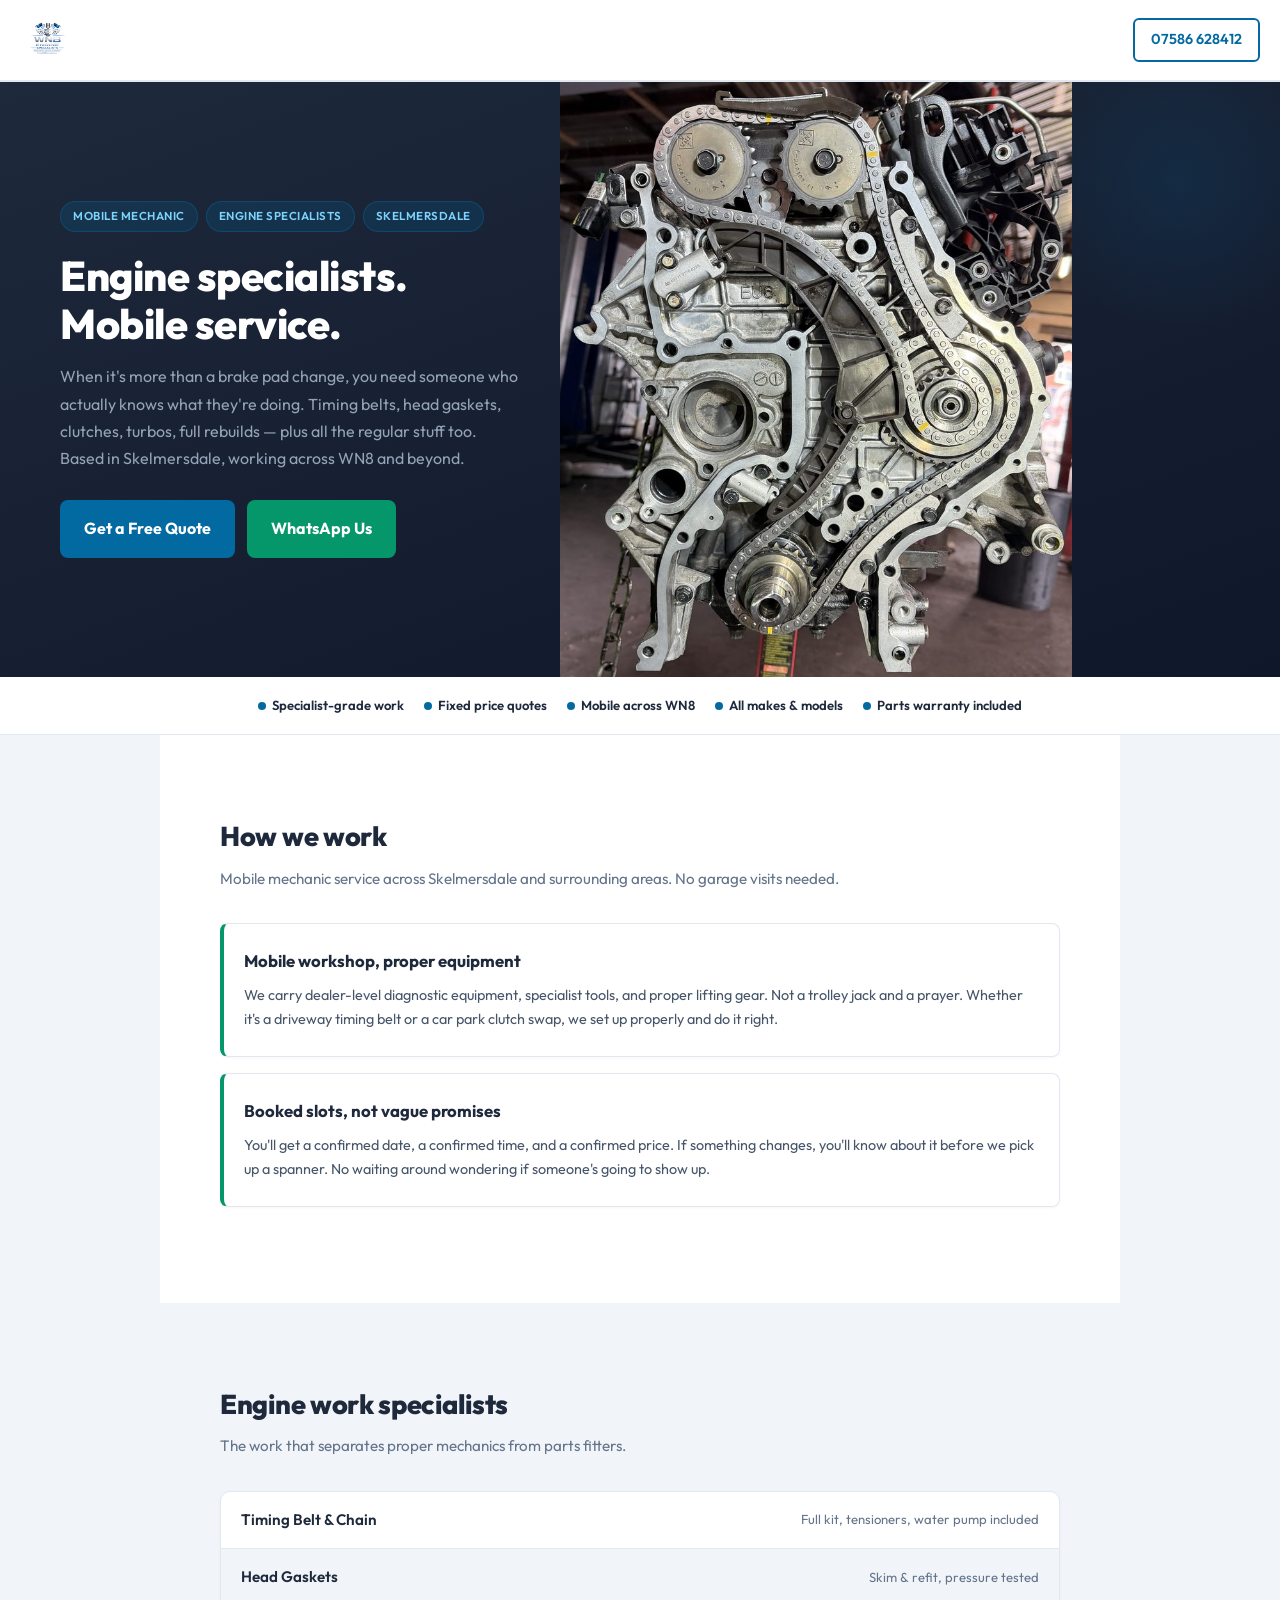
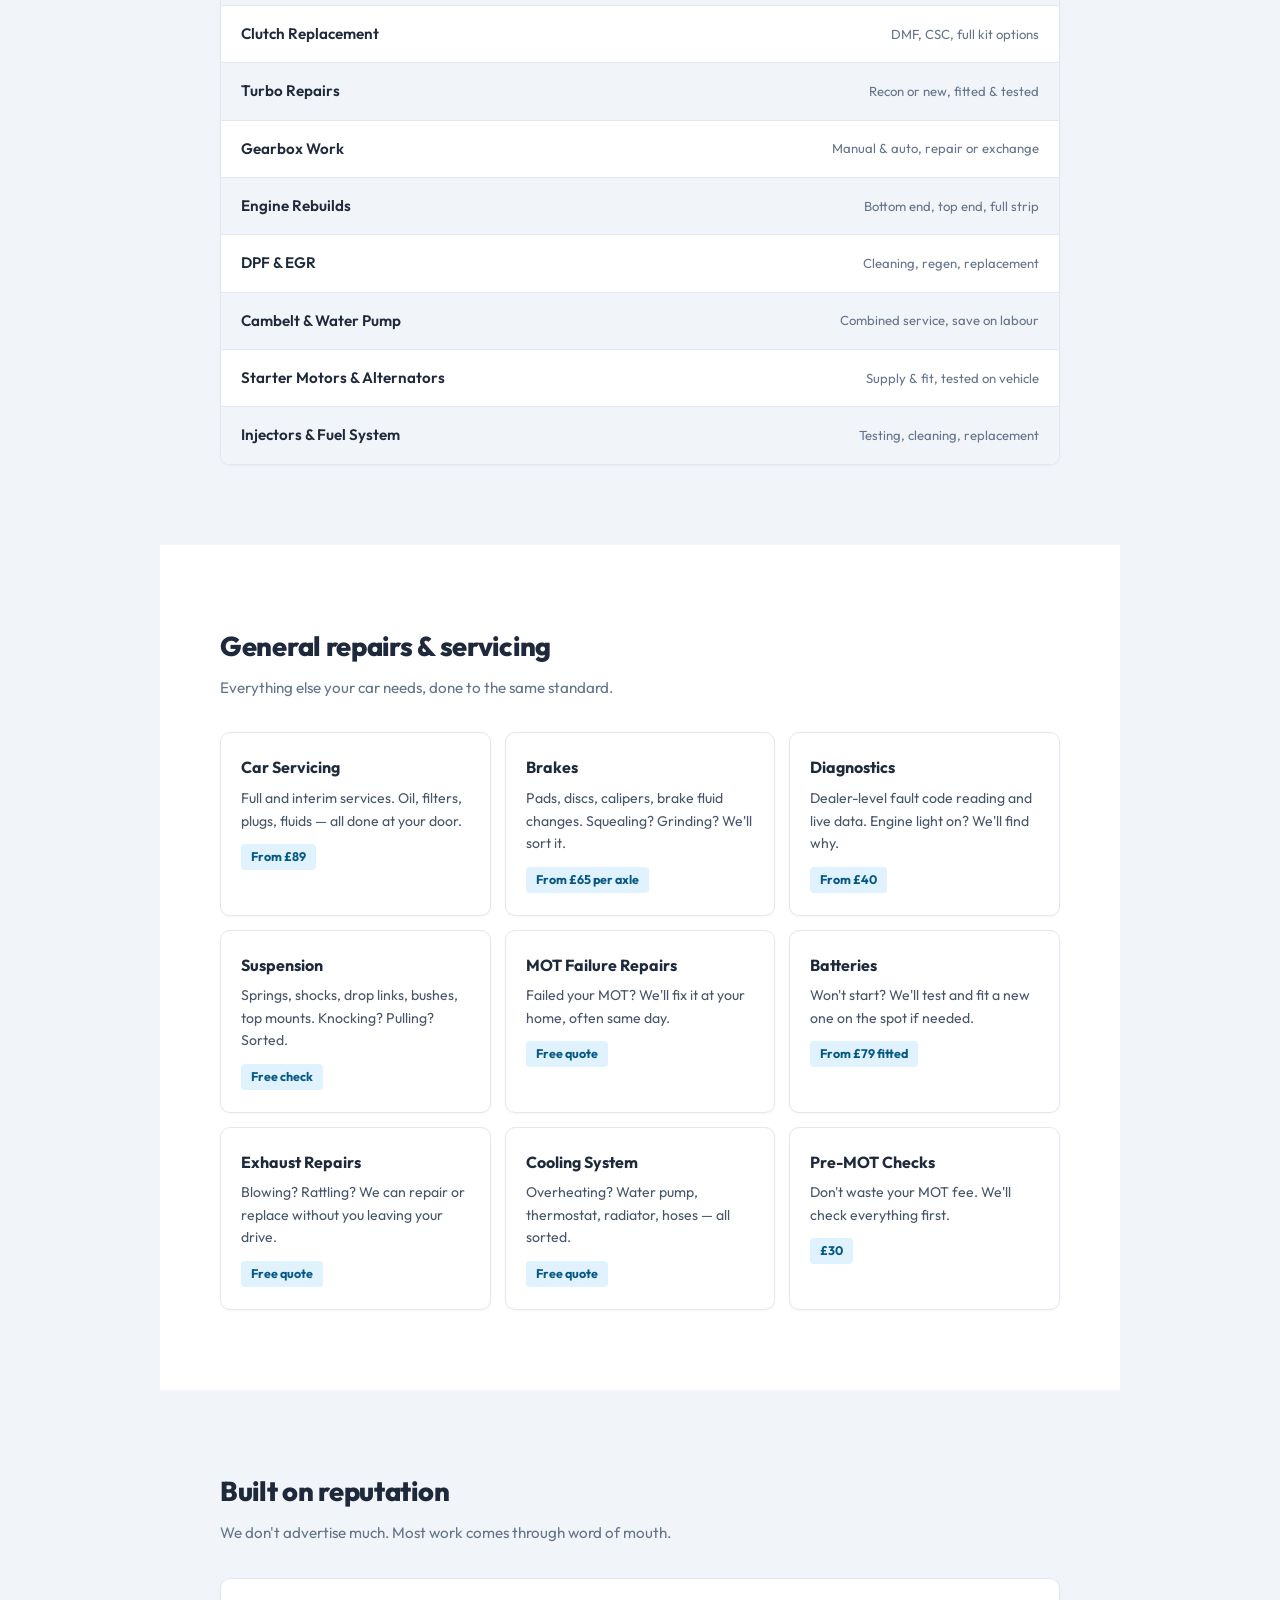
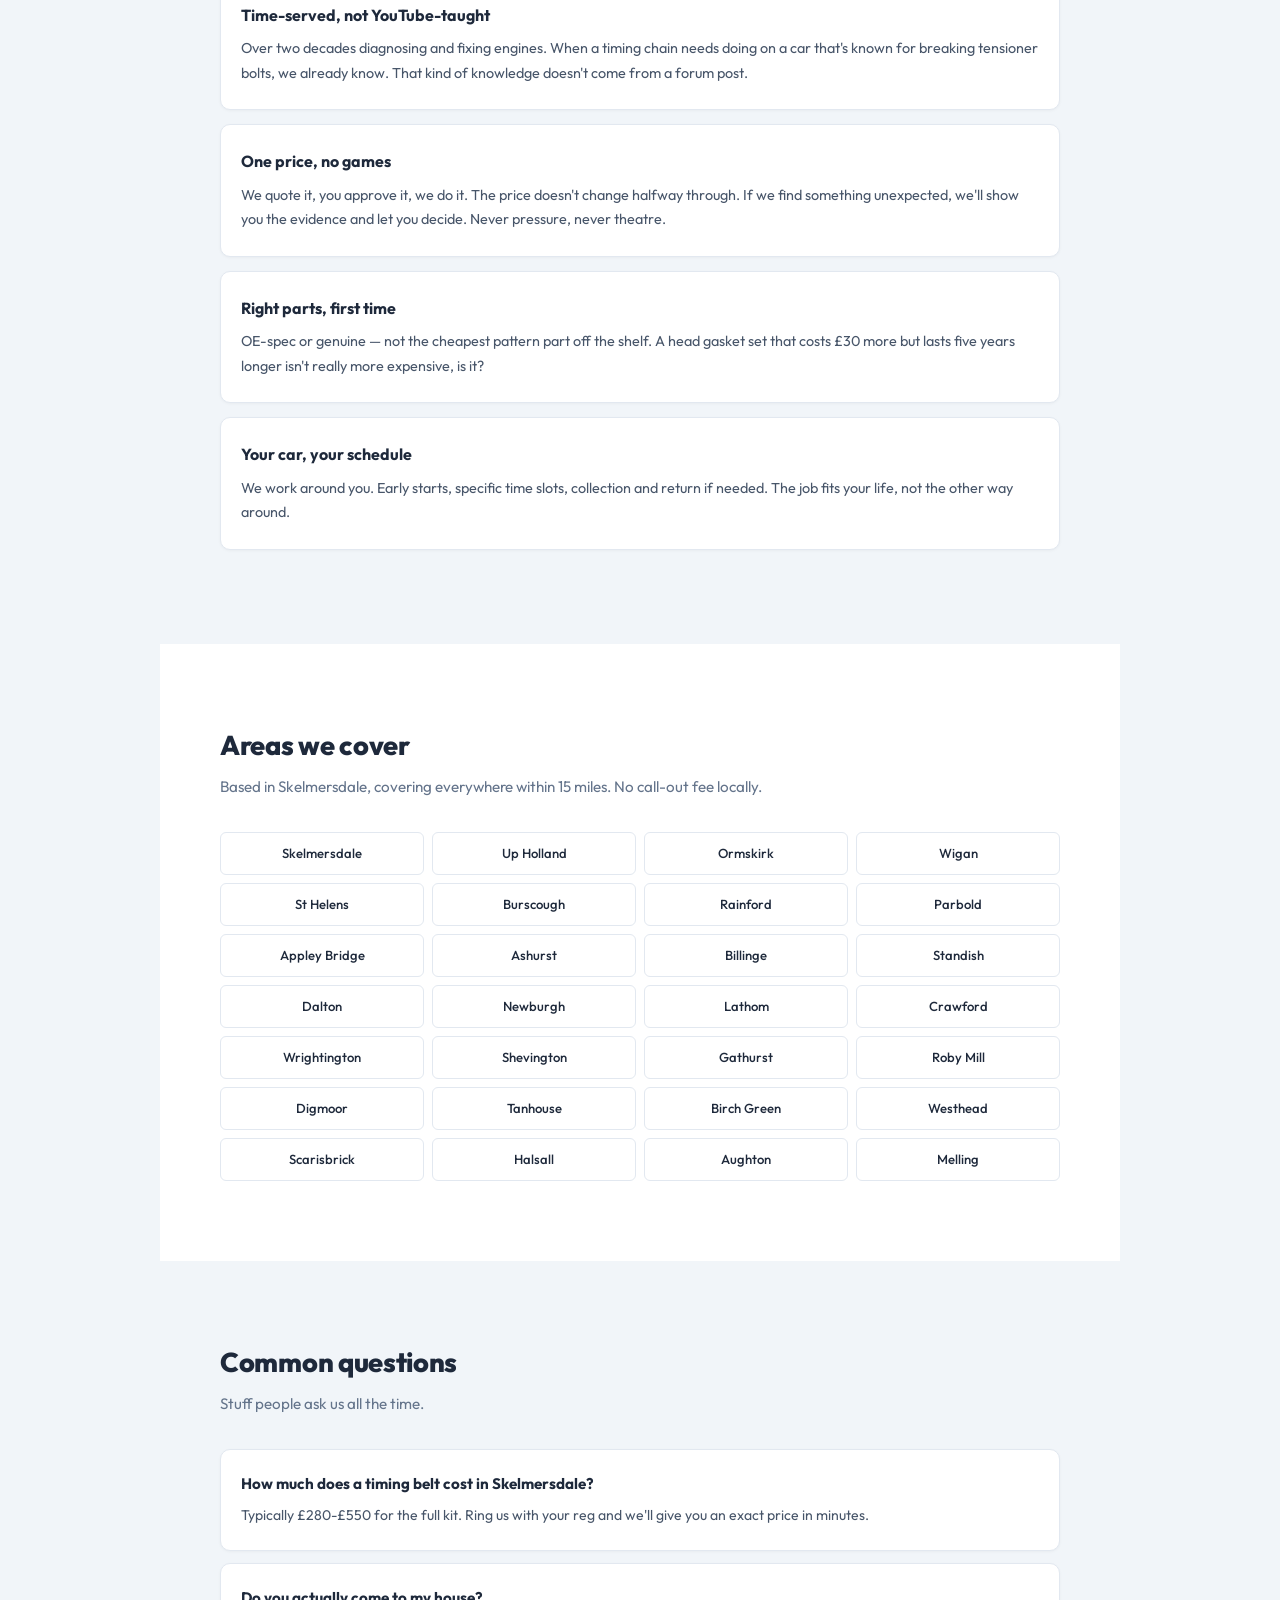
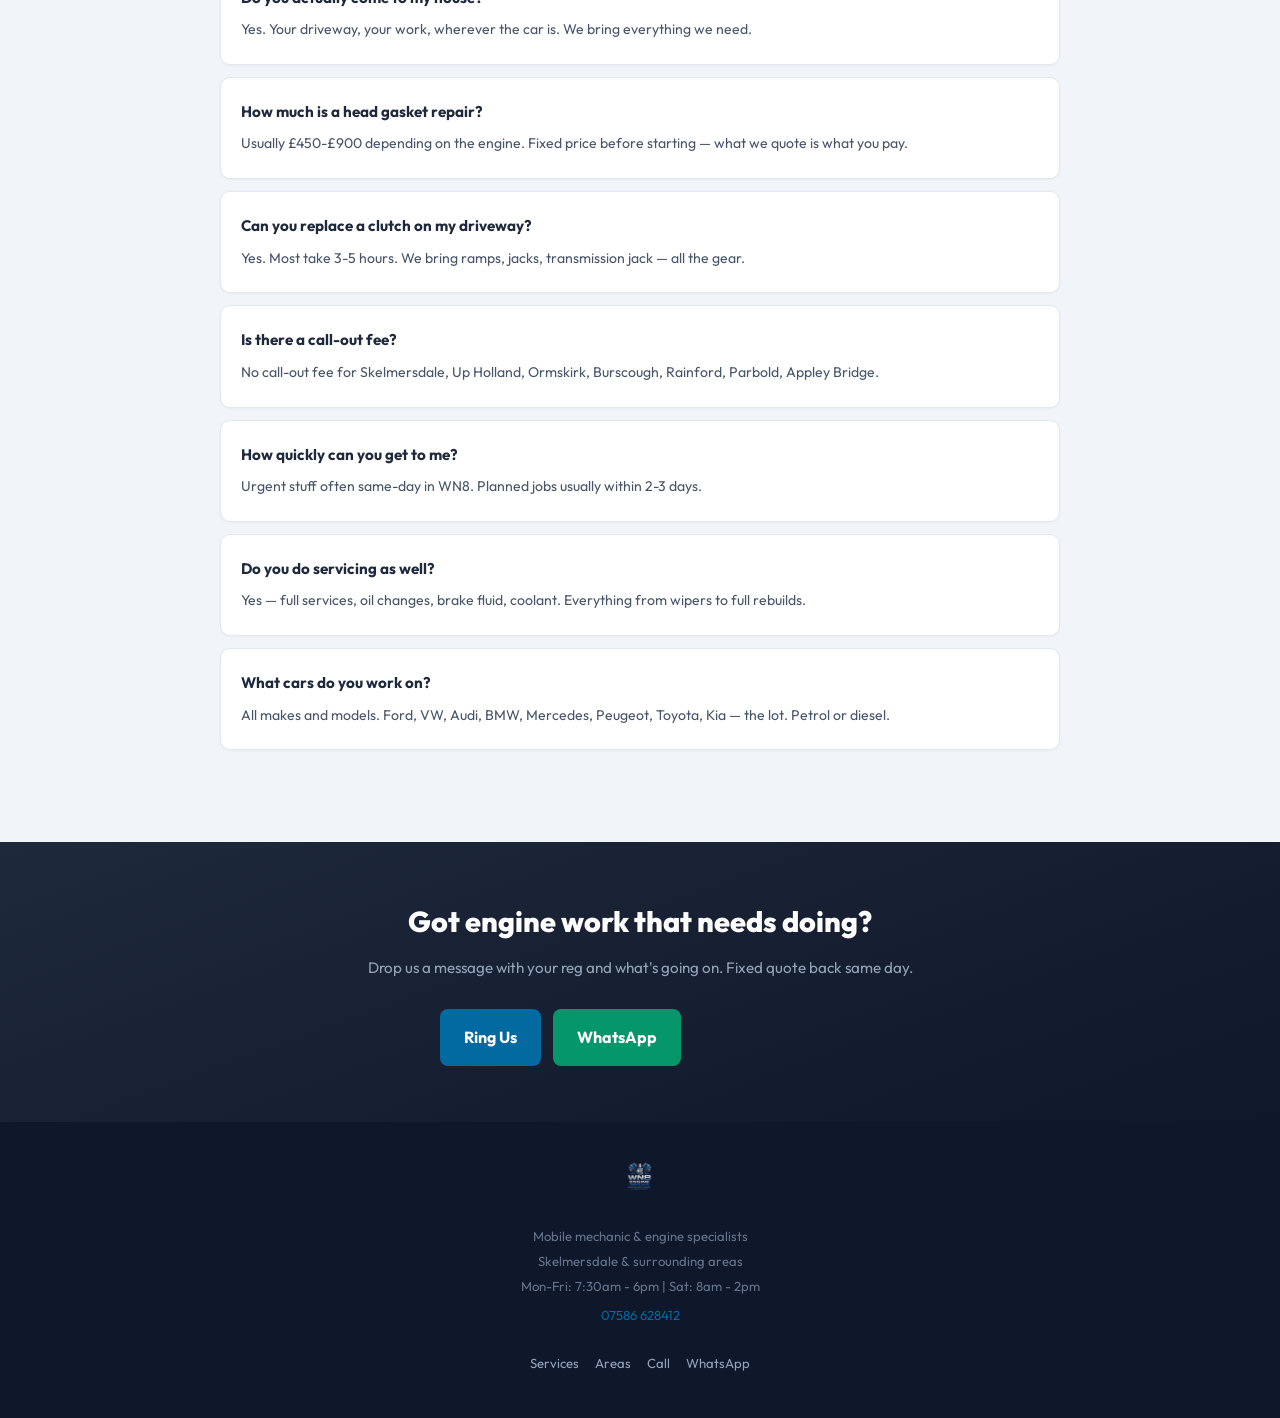
==== index.html @ 22098258 "Hero image: full height, no padding, flush right side - Removed all padding around the image - align" ====
<!DOCTYPE html>
<html lang="en-GB">
<head>
    <meta charset="UTF-8">
    <meta name="viewport" content="width=device-width, initial-scale=1.0">
    <title>WN8 Motors | Mobile Mechanic & Engine Specialists | Skelmersdale</title>
    <meta name="description" content="Mobile mechanic in Skelmersdale specialising in engine work, timing belts, head gaskets, clutches & turbo repairs. We come to you. 20+ years experience. Free quotes. Call now.">
    <meta name="keywords" content="mobile mechanic skelmersdale, mechanic skelmersdale, car repair skelmersdale, timing belt skelmersdale, head gasket repair skelmersdale, clutch replacement skelmersdale, engine rebuild WN8, turbo repair skelmersdale, gearbox repair skelmersdale, mobile mechanic skem, car mechanic near me skelmersdale, garage skelmersdale, car service skelmersdale, mechanic up holland, mechanic ormskirk, mobile mechanic wigan, diagnostics skelmersdale, dpf clean skelmersdale, cambelt skelmersdale, brake repair skelmersdale">
    <meta name="robots" content="index, follow, max-image-preview:large, max-snippet:-1">
    <meta name="geo.region" content="GB-LAN">
    <meta name="geo.placename" content="Skelmersdale">
    <meta name="geo.position" content="53.5509;-2.7762">
    <meta name="ICBM" content="53.5509, -2.7762">
    <meta name="language" content="en-GB">
    <meta name="author" content="WN8 Motors">
    <link rel="canonical" href="https://wn8motors.co.uk/">

    <!-- Open Graph -->
    <meta property="og:title" content="WN8 Motors | Mobile Mechanic & Engine Specialists | Skelmersdale">
    <meta property="og:description" content="Mobile mechanic in Skelmersdale. Engine specialists - timing belts, head gaskets, clutches, turbos. We come to you. 20+ years experience.">
    <meta property="og:type" content="website">
    <meta property="og:locale" content="en_GB">
    <meta property="og:url" content="https://wn8motors.co.uk/">
    <meta property="og:site_name" content="WN8 Motors">
    <meta property="og:image" content="https://wn8motors.co.uk/img/og-share.png">
    <meta property="og:image:width" content="1200">
    <meta property="og:image:height" content="630">
    <meta property="og:image:alt" content="WN8 Motors - Mobile Mechanic & Engine Specialists in Skelmersdale">

    <!-- Twitter Card -->
    <meta name="twitter:card" content="summary_large_image">
    <meta name="twitter:title" content="WN8 Motors | Mobile Mechanic & Engine Specialists | Skelmersdale">
    <meta name="twitter:description" content="Mobile mechanic in Skelmersdale. Engine specialists - timing belts, head gaskets, clutches, turbos. We come to you.">
    <meta name="twitter:image" content="https://wn8motors.co.uk/img/og-share.png">

    <!-- Favicon -->
    <link rel="icon" type="image/png" sizes="48x48" href="/img/favicon-48x48.png">
    <link rel="icon" type="image/png" sizes="32x32" href="/img/favicon-32x32.png">
    <link rel="icon" type="image/png" sizes="16x16" href="/img/favicon-16x16.png">
    <link rel="icon" type="image/x-icon" href="/img/favicon.ico">
    <link rel="apple-touch-icon" sizes="180x180" href="/img/apple-touch-icon.png">
    <meta name="theme-color" content="#0369a1">

    <link rel="preconnect" href="https://fonts.googleapis.com">
    <link rel="preconnect" href="https://fonts.gstatic.com" crossorigin>
    <link href="https://fonts.googleapis.com/css2?family=Outfit:wght@400;500;600;700;800&display=swap" rel="stylesheet">

    <style>
        *, *::before, *::after { box-sizing: border-box; margin: 0; padding: 0; }

        :root {
            --bg: #f1f5f9;
            --white: #ffffff;
            --steel: #1e293b;
            --slate: #475569;
            --muted: #64748b;
            --accent: #0369a1;
            --accent-dark: #075985;
            --accent-light: #e0f2fe;
            --text: #1e293b;
            --text-light: #475569;
            --border: #e2e8f0;
            --success: #059669;
        }

        html { scroll-behavior: smooth; }
        body { font-family: 'Outfit', -apple-system, BlinkMacSystemFont, sans-serif; color: var(--text); line-height: 1.6; background: var(--bg); }

        /* Sticky CTA (mobile) */
        .sticky-cta { position: fixed; bottom: 0; left: 0; right: 0; background: var(--steel); padding: 12px 16px; display: flex; gap: 10px; z-index: 1000; box-shadow: 0 -4px 20px rgba(0,0,0,0.15); }
        .sticky-cta a { flex: 1; text-align: center; padding: 14px 12px; border-radius: 8px; text-decoration: none; font-weight: 700; font-size: 0.95rem; min-height: 48px; display: flex; align-items: center; justify-content: center; }
        .sticky-cta a:active { transform: scale(0.96); }
        .btn-call { background: var(--accent); color: var(--white); }
        .btn-whatsapp { background: var(--success); color: var(--white); }

        /* Header */
        .site-header { background: var(--white); padding: 12px 20px; display: flex; justify-content: space-between; align-items: center; border-bottom: 2px solid var(--border); position: sticky; top: 0; z-index: 900; }
        .logo-link { text-decoration: none; display: flex; align-items: center; }
        .logo-img { height: 56px; width: auto; }
        .header-phone { color: var(--accent); font-size: 0.9rem; font-weight: 600; text-decoration: none; padding: 8px 16px; border: 2px solid var(--accent); border-radius: 6px; transition: all 0.2s; min-height: 44px; display: flex; align-items: center; }
        .header-phone:hover { background: var(--accent); color: var(--white); }

        /* Hero - mobile first */
        .hero { background: linear-gradient(160deg, var(--steel) 0%, #0f172a 100%); display: flex; flex-direction: column; position: relative; overflow: hidden; }
        .hero::before { content: ''; position: absolute; top: -50px; right: -50px; width: 300px; height: 300px; background: radial-gradient(circle, rgba(3,105,161,0.15) 0%, transparent 70%); border-radius: 50%; z-index: 0; }
        .hero-img { width: 60%; max-width: 280px; height: auto; display: block; margin: 32px auto 0; flex-shrink: 0; }
        .hero-content { padding: 32px 20px 48px; position: relative; z-index: 1; }
        .hero-badges { display: flex; flex-wrap: wrap; gap: 8px; margin-bottom: 20px; }
        .hero-badge { display: inline-block; background: rgba(3,105,161,0.2); border: 1px solid rgba(3,105,161,0.4); color: #7dd3fc; font-size: 0.72rem; font-weight: 600; padding: 5px 12px; border-radius: 20px; text-transform: uppercase; letter-spacing: 0.5px; }
        .hero h1 { font-size: 2.2rem; font-weight: 800; color: #ffffff; line-height: 1.15; margin-bottom: 16px; letter-spacing: -0.5px; }
        .hero p { color: #94a3b8; font-size: 1rem; margin-bottom: 28px; max-width: 500px; line-height: 1.7; }
        .hero-cta { display: flex; flex-direction: column; gap: 12px; max-width: 320px; }
        .hero-cta a { display: flex; align-items: center; justify-content: center; padding: 16px 24px; border-radius: 8px; text-decoration: none; font-weight: 700; font-size: 1rem; text-align: center; min-height: 52px; }
        .hero-cta a:active { transform: scale(0.97); }
        .hero-cta .btn-primary { background: var(--accent); color: #ffffff; }
        .hero-cta .btn-secondary { background: var(--success); color: #ffffff; }

        /* Trust strip */
        .trust-strip { background: var(--white); padding: 18px 16px; display: flex; justify-content: center; flex-wrap: wrap; gap: 20px; border-bottom: 1px solid var(--border); }
        .trust-pill { display: flex; align-items: center; gap: 6px; font-size: 0.82rem; font-weight: 600; color: var(--steel); }
        .trust-pill .dot { width: 8px; height: 8px; background: var(--accent); border-radius: 50%; flex-shrink: 0; }

        /* Sections */
        .section { padding: 56px 20px; }
        .section-alt { background: var(--white); }
        .section h2 { font-size: 1.7rem; font-weight: 800; color: var(--steel); margin-bottom: 8px; letter-spacing: -0.3px; }
        .section-sub { color: var(--muted); margin-bottom: 32px; font-size: 0.95rem; }

        /* Services grid */
        .services-grid { display: grid; grid-template-columns: 1fr; gap: 14px; }
        .service-card { background: var(--white); border: 1px solid var(--border); border-radius: 10px; padding: 22px 20px; box-shadow: 0 1px 3px rgba(0,0,0,0.04); }
        .service-card h3 { font-size: 1rem; font-weight: 700; color: var(--steel); margin-bottom: 6px; }
        .service-card p { color: var(--text-light); font-size: 0.88rem; line-height: 1.6; }
        .service-card .price-hint { margin-top: 12px; font-size: 0.78rem; color: var(--accent-dark); font-weight: 700; background: var(--accent-light); display: inline-block; padding: 3px 10px; border-radius: 4px; }

        /* Mobile cards */
        .mobile-card { background: var(--white); border: 1px solid var(--border); border-left: 4px solid var(--success); padding: 24px 20px; border-radius: 8px; margin-bottom: 16px; box-shadow: 0 1px 3px rgba(0,0,0,0.04); }
        .mobile-card h3 { color: var(--steel); font-size: 1.05rem; font-weight: 700; margin-bottom: 8px; }
        .mobile-card p { color: var(--text-light); font-size: 0.9rem; line-height: 1.7; }

        /* Spec list */
        .spec-list { list-style: none; background: var(--white); border: 1px solid var(--border); border-radius: 10px; overflow: hidden; box-shadow: 0 1px 3px rgba(0,0,0,0.04); }
        .spec-list li { padding: 16px 20px; border-bottom: 1px solid var(--border); display: flex; justify-content: space-between; align-items: center; }
        .spec-list li:last-child { border-bottom: none; }
        .spec-list li:nth-child(even) { background: var(--bg); }
        .spec-name { font-weight: 600; color: var(--steel); font-size: 0.95rem; }
        .spec-detail { color: var(--muted); font-size: 0.82rem; text-align: right; max-width: 50%; }

        /* Why blocks */
        .why-block { background: var(--white); border: 1px solid var(--border); border-radius: 10px; padding: 24px 20px; margin-bottom: 14px; box-shadow: 0 1px 3px rgba(0,0,0,0.04); }
        .why-block h3 { font-size: 1rem; font-weight: 700; color: var(--steel); margin-bottom: 8px; }
        .why-block p { color: var(--text-light); font-size: 0.9rem; line-height: 1.7; }

        /* Area grid */
        .area-grid { display: grid; grid-template-columns: 1fr 1fr; gap: 8px; }
        .area-chip { background: var(--white); border: 1px solid var(--border); color: var(--steel); padding: 10px 14px; border-radius: 6px; font-size: 0.82rem; font-weight: 500; text-align: center; }

        /* FAQ */
        .faq-item { background: var(--white); border: 1px solid var(--border); border-radius: 10px; padding: 22px 20px; margin-bottom: 12px; box-shadow: 0 1px 3px rgba(0,0,0,0.04); }
        .faq-item h3 { font-size: 0.95rem; font-weight: 700; color: var(--steel); margin-bottom: 8px; }
        .faq-item p { color: var(--text-light); font-size: 0.88rem; line-height: 1.7; }

        /* CTA */
        .cta-section { background: linear-gradient(160deg, var(--steel) 0%, #0f172a 100%); padding: 56px 20px; text-align: center; }
        .cta-section h2 { font-size: 1.8rem; font-weight: 800; color: #ffffff; margin-bottom: 12px; }
        .cta-section p { color: #94a3b8; margin-bottom: 28px; font-size: 0.95rem; }
        .cta-section .hero-cta { margin: 0 auto; }

        /* Footer */
        .site-footer { background: #0f172a; padding: 32px 20px 90px; text-align: center; }
        .site-footer .footer-logo { height: 48px; width: auto; margin-bottom: 16px; }
        .site-footer p { color: #64748b; font-size: 0.82rem; margin-bottom: 4px; }
        .site-footer a { color: var(--accent); text-decoration: none; }
        .footer-links { margin-top: 16px; display: flex; justify-content: center; flex-wrap: wrap; gap: 16px; }
        .footer-links a { color: #94a3b8; text-decoration: none; font-size: 0.82rem; min-height: 44px; display: inline-flex; align-items: center; }
        .footer-links a:hover { color: var(--accent); }

        /* Desktop */
        @media (min-width: 640px) {
            .hero { flex-direction: row; align-items: stretch; }
            .hero-img { width: 40%; max-width: none; height: auto; margin: 0; padding: 0; order: 2; flex-shrink: 0; object-fit: cover; }
            .hero-content { padding: 56px 40px 56px 40px; flex: 1; order: 1; display: flex; flex-direction: column; justify-content: center; }
            .hero h1 { font-size: 2.6rem; }
            .hero-cta { flex-direction: row; max-width: 400px; }
            .sticky-cta { display: none; }
            .site-footer { padding-bottom: 32px; }
            .services-grid { grid-template-columns: 1fr 1fr; }
            .area-grid { grid-template-columns: 1fr 1fr 1fr; }
        }

        @media (min-width: 768px) {
            .section { padding: 72px 40px; }
        }

        @media (min-width: 1024px) {
            .section { padding: 80px 60px; max-width: 960px; margin: 0 auto; }
            .hero-content { padding: 72px 40px 72px 60px; max-width: 560px; }
            .services-grid { grid-template-columns: 1fr 1fr 1fr; }
            .area-grid { grid-template-columns: 1fr 1fr 1fr 1fr; }
        }

        @media (max-width: 639px) {
            .header-phone { display: none; }
        }
    </style>


    <!-- Schema: AutoRepair -->
    <script type="application/ld+json">
    {"@context":"https://schema.org","@type":"AutoRepair","name":"WN8 Motors","alternateName":"WN8 Motors Mobile Mechanic Skelmersdale","description":"Mobile mechanic and engine repair specialists in Skelmersdale, Lancashire. Timing belts, head gaskets, clutches, turbo repairs, servicing, brakes, diagnostics. We come to you at home or work.","url":"https://wn8motors.co.uk","telephone":"+447586628412","priceRange":"££","currenciesAccepted":"GBP","paymentAccepted":"Cash, Bank Transfer, Card","areaServed":[{"@type":"City","name":"Skelmersdale","containedInPlace":{"@type":"AdministrativeArea","name":"Lancashire"}},{"@type":"City","name":"Up Holland"},{"@type":"City","name":"Ormskirk"},{"@type":"City","name":"Wigan"},{"@type":"City","name":"St Helens"},{"@type":"City","name":"Burscough"},{"@type":"City","name":"Rainford"},{"@type":"City","name":"Parbold"},{"@type":"City","name":"Appley Bridge"},{"@type":"City","name":"Ashurst"},{"@type":"City","name":"Billinge"},{"@type":"City","name":"Standish"},{"@type":"City","name":"Dalton"},{"@type":"City","name":"Newburgh"},{"@type":"City","name":"Lathom"},{"@type":"City","name":"Crawford"},{"@type":"City","name":"Wrightington"},{"@type":"City","name":"Shevington"},{"@type":"City","name":"Gathurst"},{"@type":"City","name":"Roby Mill"},{"@type":"City","name":"Digmoor"},{"@type":"City","name":"Tanhouse"},{"@type":"City","name":"Birch Green"},{"@type":"City","name":"Westhead"}],"address":{"@type":"PostalAddress","addressLocality":"Skelmersdale","addressRegion":"Lancashire","postalCode":"WN8","addressCountry":"GB"},"geo":{"@type":"GeoCoordinates","latitude":"53.5509","longitude":"-2.7762"},"openingHoursSpecification":[{"@type":"OpeningHoursSpecification","dayOfWeek":["Monday","Tuesday","Wednesday","Thursday","Friday"],"opens":"07:30","closes":"18:00"},{"@type":"OpeningHoursSpecification","dayOfWeek":"Saturday","opens":"08:00","closes":"14:00"}],"serviceType":["Mobile Mechanic","Engine Rebuild","Timing Belt Replacement","Head Gasket Repair","Clutch Replacement","Turbo Repair","Gearbox Repair","Car Servicing","Brake Repair","Vehicle Diagnostics","DPF Cleaning","Cambelt Replacement","Starter Motor Replacement","Alternator Replacement","Suspension Repair","Oil Change","MOT Failure Repairs"],"hasOfferCatalog":{"@type":"OfferCatalog","name":"Car Repair Services Skelmersdale","itemListElement":[{"@type":"Offer","itemOffered":{"@type":"Service","name":"Timing Belt Replacement Skelmersdale","description":"Full timing belt kit replacement with tensioners. We come to you in Skelmersdale and surrounding areas."}},{"@type":"Offer","itemOffered":{"@type":"Service","name":"Head Gasket Repair Skelmersdale","description":"Head gasket replacement with skim and pressure test. Mobile service across Skelmersdale, Up Holland, Ormskirk."}},{"@type":"Offer","itemOffered":{"@type":"Service","name":"Mobile Mechanic Skelmersdale","description":"Mobile car repair service in Skelmersdale. Servicing, brakes, diagnostics, and engine work at your door."}},{"@type":"Offer","itemOffered":{"@type":"Service","name":"Clutch Replacement Skelmersdale","description":"Complete clutch kit replacement including DMF and CSC. Serving Skelmersdale, Wigan, and West Lancashire."}}]},"aggregateRating":{"@type":"AggregateRating","ratingValue":"4.9","reviewCount":"47","bestRating":"5"}}
    </script>

    <!-- Schema: FAQPage -->
    <script type="application/ld+json">
    {"@context":"https://schema.org","@type":"FAQPage","mainEntity":[{"@type":"Question","name":"How much does a timing belt cost in Skelmersdale?","acceptedAnswer":{"@type":"Answer","text":"Timing belt replacement in Skelmersdale typically costs between £280-£550 depending on the vehicle. We include the full kit (belt, tensioners, water pump if needed) and come to you. Ring us with your reg and we'll give you an exact price in minutes."}},{"@type":"Question","name":"Do you offer a mobile mechanic service in Skelmersdale?","acceptedAnswer":{"@type":"Answer","text":"Yes, WN8 Motors is a fully mobile mechanic service covering Skelmersdale and surrounding areas including Up Holland, Ormskirk, Wigan, and Rainford. We come to your home or workplace for everything from servicing and brakes to engine rebuilds and timing belts."}},{"@type":"Question","name":"How much is a head gasket repair near Skelmersdale?","acceptedAnswer":{"@type":"Answer","text":"Head gasket repairs in the Skelmersdale area range from £450-£900 depending on the engine type. Price includes removal, head skim, new gasket set, and pressure testing. We give fixed quotes before starting — no nasty surprises."}},{"@type":"Question","name":"Can you replace a clutch at my house?","acceptedAnswer":{"@type":"Answer","text":"Yes, we do clutch replacements on your driveway or at your workplace across Skelmersdale, Up Holland, and beyond. Most clutch jobs take 3-5 hours depending on the vehicle. We bring all the gear needed — ramps, jacks, the lot."}},{"@type":"Question","name":"What areas do WN8 Motors cover?","acceptedAnswer":{"@type":"Answer","text":"We cover Skelmersdale and all surrounding areas within about 15 miles. This includes Up Holland, Ormskirk, Wigan, St Helens, Burscough, Rainford, Parbold, Appley Bridge, Ashurst, Billinge, Standish, Dalton, Newburgh, Lathom, Wrightington, and Shevington."}},{"@type":"Question","name":"How quickly can you get to me in Skelmersdale?","acceptedAnswer":{"@type":"Answer","text":"For urgent work, we can often get to you same-day in Skelmersdale and the WN8 area. For planned jobs like timing belts or clutches, we usually book within 2-3 days. Give us a ring or WhatsApp and we'll sort the earliest slot."}},{"@type":"Question","name":"Do you do car servicing in Skelmersdale?","acceptedAnswer":{"@type":"Answer","text":"Yes, we do full and interim car servicing across Skelmersdale. Oil and filter, air filter, spark plugs, fluid top-ups — all done at your door. We also do brake fluid changes, coolant flushes, and gearbox oil services."}},{"@type":"Question","name":"Is there a call-out fee for mobile mechanic visits?","acceptedAnswer":{"@type":"Answer","text":"No call-out fee for anywhere in the Skelmersdale area (WN8, Up Holland, Ormskirk, Burscough). For locations further afield we may add a small travel charge but we'll always tell you upfront before booking."}}]}
    </script>

    <!-- Schema: Service -->
    <script type="application/ld+json">
    {"@context":"https://schema.org","@type":"Service","serviceType":"Mobile Mechanic","provider":{"@type":"AutoRepair","name":"WN8 Motors","address":{"@type":"PostalAddress","addressLocality":"Skelmersdale","addressRegion":"Lancashire","postalCode":"WN8","addressCountry":"GB"}},"areaServed":{"@type":"GeoCircle","geoMidpoint":{"@type":"GeoCoordinates","latitude":"53.5509","longitude":"-2.7762"},"geoRadius":"24000"},"description":"Mobile mechanic service in Skelmersdale specialising in engine repairs, timing belts, head gaskets, clutches, servicing, brakes, and diagnostics. We come to your home or workplace.","offers":{"@type":"Offer","availability":"https://schema.org/InStock","areaServed":"Skelmersdale, Lancashire"}}
    </script>
</head>
<body>

    <header class="site-header">
        <a href="/" class="logo-link"><img src="/img/logo-header.png" alt="WN8 Motors - Engine Specialists Skelmersdale" class="logo-img"></a>
        <a href="tel:+447586628412" class="header-phone">07586 628412</a>
    </header>

    <section class="hero">
        <img src="/img/hero-engine.jpg" alt="Kia 1.6 CRDI engine rebuild - WN8 Motors mobile mechanic Skelmersdale" class="hero-img">
        <div class="hero-content">
            <div class="hero-badges">
                <span class="hero-badge">Mobile Mechanic</span>
                <span class="hero-badge">Engine Specialists</span>
                <span class="hero-badge">Skelmersdale</span>
            </div>
            <h1>Engine specialists. Mobile service.</h1>
            <p>When it's more than a brake pad change, you need someone who actually knows what they're doing. Timing belts, head gaskets, clutches, turbos, full rebuilds — plus all the regular stuff too. Based in Skelmersdale, working across WN8 and beyond.</p>
            <div class="hero-cta">
                <a href="tel:+447586628412" class="btn-primary">Get a Free Quote</a>
                <a href="https://wa.me/447586628412?text=Hi%2C%20I%20need%20a%20quote%20for%20some%20car%20work%20in%20Skem" class="btn-secondary">WhatsApp Us</a>
            </div>
        </div>
    </section>

    <div class="trust-strip">
        <div class="trust-pill"><span class="dot"></span> Specialist-grade work</div>
        <div class="trust-pill"><span class="dot"></span> Fixed price quotes</div>
        <div class="trust-pill"><span class="dot"></span> Mobile across WN8</div>
        <div class="trust-pill"><span class="dot"></span> All makes &amp; models</div>
        <div class="trust-pill"><span class="dot"></span> Parts warranty included</div>
    </div>

    <section class="section section-alt">
        <h2>How we work</h2>
        <p class="section-sub">Mobile mechanic service across Skelmersdale and surrounding areas. No garage visits needed.</p>
        <div class="mobile-card">
            <h3>Mobile workshop, proper equipment</h3>
            <p>We carry dealer-level diagnostic equipment, specialist tools, and proper lifting gear. Not a trolley jack and a prayer. Whether it's a driveway timing belt or a car park clutch swap, we set up properly and do it right.</p>
        </div>
        <div class="mobile-card">
            <h3>Booked slots, not vague promises</h3>
            <p>You'll get a confirmed date, a confirmed time, and a confirmed price. If something changes, you'll know about it before we pick up a spanner. No waiting around wondering if someone's going to show up.</p>
        </div>
    </section>

    <section class="section">
        <h2>Engine work specialists</h2>
        <p class="section-sub">The work that separates proper mechanics from parts fitters.</p>
        <ul class="spec-list">
            <li><span class="spec-name">Timing Belt &amp; Chain</span><span class="spec-detail">Full kit, tensioners, water pump included</span></li>
            <li><span class="spec-name">Head Gaskets</span><span class="spec-detail">Skim &amp; refit, pressure tested</span></li>
            <li><span class="spec-name">Clutch Replacement</span><span class="spec-detail">DMF, CSC, full kit options</span></li>
            <li><span class="spec-name">Turbo Repairs</span><span class="spec-detail">Recon or new, fitted &amp; tested</span></li>
            <li><span class="spec-name">Gearbox Work</span><span class="spec-detail">Manual &amp; auto, repair or exchange</span></li>
            <li><span class="spec-name">Engine Rebuilds</span><span class="spec-detail">Bottom end, top end, full strip</span></li>
            <li><span class="spec-name">DPF &amp; EGR</span><span class="spec-detail">Cleaning, regen, replacement</span></li>
            <li><span class="spec-name">Cambelt &amp; Water Pump</span><span class="spec-detail">Combined service, save on labour</span></li>
            <li><span class="spec-name">Starter Motors &amp; Alternators</span><span class="spec-detail">Supply &amp; fit, tested on vehicle</span></li>
            <li><span class="spec-name">Injectors &amp; Fuel System</span><span class="spec-detail">Testing, cleaning, replacement</span></li>
        </ul>
    </section>

    <section class="section section-alt">
        <h2>General repairs &amp; servicing</h2>
        <p class="section-sub">Everything else your car needs, done to the same standard.</p>
        <div class="services-grid">
            <div class="service-card"><h3>Car Servicing</h3><p>Full and interim services. Oil, filters, plugs, fluids — all done at your door.</p><span class="price-hint">From £89</span></div>
            <div class="service-card"><h3>Brakes</h3><p>Pads, discs, calipers, brake fluid changes. Squealing? Grinding? We'll sort it.</p><span class="price-hint">From £65 per axle</span></div>
            <div class="service-card"><h3>Diagnostics</h3><p>Dealer-level fault code reading and live data. Engine light on? We'll find why.</p><span class="price-hint">From £40</span></div>
            <div class="service-card"><h3>Suspension</h3><p>Springs, shocks, drop links, bushes, top mounts. Knocking? Pulling? Sorted.</p><span class="price-hint">Free check</span></div>
            <div class="service-card"><h3>MOT Failure Repairs</h3><p>Failed your MOT? We'll fix it at your home, often same day.</p><span class="price-hint">Free quote</span></div>
            <div class="service-card"><h3>Batteries</h3><p>Won't start? We'll test and fit a new one on the spot if needed.</p><span class="price-hint">From £79 fitted</span></div>
            <div class="service-card"><h3>Exhaust Repairs</h3><p>Blowing? Rattling? We can repair or replace without you leaving your drive.</p><span class="price-hint">Free quote</span></div>
            <div class="service-card"><h3>Cooling System</h3><p>Overheating? Water pump, thermostat, radiator, hoses — all sorted.</p><span class="price-hint">Free quote</span></div>
            <div class="service-card"><h3>Pre-MOT Checks</h3><p>Don't waste your MOT fee. We'll check everything first.</p><span class="price-hint">£30</span></div>
        </div>
    </section>

    <section class="section">
        <h2>Built on reputation</h2>
        <p class="section-sub">We don't advertise much. Most work comes through word of mouth.</p>
        <div class="why-block"><h3>Time-served, not YouTube-taught</h3><p>Over two decades diagnosing and fixing engines. When a timing chain needs doing on a car that's known for breaking tensioner bolts, we already know. That kind of knowledge doesn't come from a forum post.</p></div>
        <div class="why-block"><h3>One price, no games</h3><p>We quote it, you approve it, we do it. The price doesn't change halfway through. If we find something unexpected, we'll show you the evidence and let you decide. Never pressure, never theatre.</p></div>
        <div class="why-block"><h3>Right parts, first time</h3><p>OE-spec or genuine — not the cheapest pattern part off the shelf. A head gasket set that costs £30 more but lasts five years longer isn't really more expensive, is it?</p></div>
        <div class="why-block"><h3>Your car, your schedule</h3><p>We work around you. Early starts, specific time slots, collection and return if needed. The job fits your life, not the other way around.</p></div>
    </section>

    <section class="section section-alt" id="areas">
        <h2>Areas we cover</h2>
        <p class="section-sub">Based in Skelmersdale, covering everywhere within 15 miles. No call-out fee locally.</p>
        <div class="area-grid">
            <span class="area-chip">Skelmersdale</span><span class="area-chip">Up Holland</span><span class="area-chip">Ormskirk</span><span class="area-chip">Wigan</span><span class="area-chip">St Helens</span><span class="area-chip">Burscough</span><span class="area-chip">Rainford</span><span class="area-chip">Parbold</span><span class="area-chip">Appley Bridge</span><span class="area-chip">Ashurst</span><span class="area-chip">Billinge</span><span class="area-chip">Standish</span><span class="area-chip">Dalton</span><span class="area-chip">Newburgh</span><span class="area-chip">Lathom</span><span class="area-chip">Crawford</span><span class="area-chip">Wrightington</span><span class="area-chip">Shevington</span><span class="area-chip">Gathurst</span><span class="area-chip">Roby Mill</span><span class="area-chip">Digmoor</span><span class="area-chip">Tanhouse</span><span class="area-chip">Birch Green</span><span class="area-chip">Westhead</span><span class="area-chip">Scarisbrick</span><span class="area-chip">Halsall</span><span class="area-chip">Aughton</span><span class="area-chip">Melling</span>
        </div>
    </section>

    <section class="section" id="services">
        <h2>Common questions</h2>
        <p class="section-sub">Stuff people ask us all the time.</p>
        <div class="faq-item"><h3>How much does a timing belt cost in Skelmersdale?</h3><p>Typically £280-£550 for the full kit. Ring us with your reg and we'll give you an exact price in minutes.</p></div>
        <div class="faq-item"><h3>Do you actually come to my house?</h3><p>Yes. Your driveway, your work, wherever the car is. We bring everything we need.</p></div>
        <div class="faq-item"><h3>How much is a head gasket repair?</h3><p>Usually £450-£900 depending on the engine. Fixed price before starting — what we quote is what you pay.</p></div>
        <div class="faq-item"><h3>Can you replace a clutch on my driveway?</h3><p>Yes. Most take 3-5 hours. We bring ramps, jacks, transmission jack — all the gear.</p></div>
        <div class="faq-item"><h3>Is there a call-out fee?</h3><p>No call-out fee for Skelmersdale, Up Holland, Ormskirk, Burscough, Rainford, Parbold, Appley Bridge.</p></div>
        <div class="faq-item"><h3>How quickly can you get to me?</h3><p>Urgent stuff often same-day in WN8. Planned jobs usually within 2-3 days.</p></div>
        <div class="faq-item"><h3>Do you do servicing as well?</h3><p>Yes — full services, oil changes, brake fluid, coolant. Everything from wipers to full rebuilds.</p></div>
        <div class="faq-item"><h3>What cars do you work on?</h3><p>All makes and models. Ford, VW, Audi, BMW, Mercedes, Peugeot, Toyota, Kia — the lot. Petrol or diesel.</p></div>
    </section>

    <section class="cta-section">
        <h2>Got engine work that needs doing?</h2>
        <p>Drop us a message with your reg and what's going on. Fixed quote back same day.</p>
        <div class="hero-cta">
            <a href="tel:+447586628412" class="btn-primary">Ring Us</a>
            <a href="https://wa.me/447586628412?text=Hi%2C%20I%20need%20a%20quote%20for%20some%20car%20work%20in%20Skem" class="btn-secondary">WhatsApp</a>
        </div>
    </section>

    <footer class="site-footer">
        <img src="/img/logo-header.png" alt="WN8 Motors" class="footer-logo">
        <p>Mobile mechanic &amp; engine specialists</p>
        <p>Skelmersdale &amp; surrounding areas</p>
        <p>Mon-Fri: 7:30am - 6pm | Sat: 8am - 2pm</p>
        <p style="margin-top: 8px;"><a href="tel:+447586628412">07586 628412</a></p>
        <div class="footer-links">
            <a href="#services">Services</a>
            <a href="#areas">Areas</a>
            <a href="tel:+447586628412">Call</a>
            <a href="https://wa.me/447586628412">WhatsApp</a>
        </div>
    </footer>

    <div class="sticky-cta">
        <a href="tel:+447586628412" class="btn-call">&#128222; Call Now</a>
        <a href="https://wa.me/447586628412?text=Hi%2C%20I%20need%20a%20quote%20for%20some%20car%20work%20in%20Skem" class="btn-whatsapp">&#128172; WhatsApp</a>
    </div>

</body>
</html>
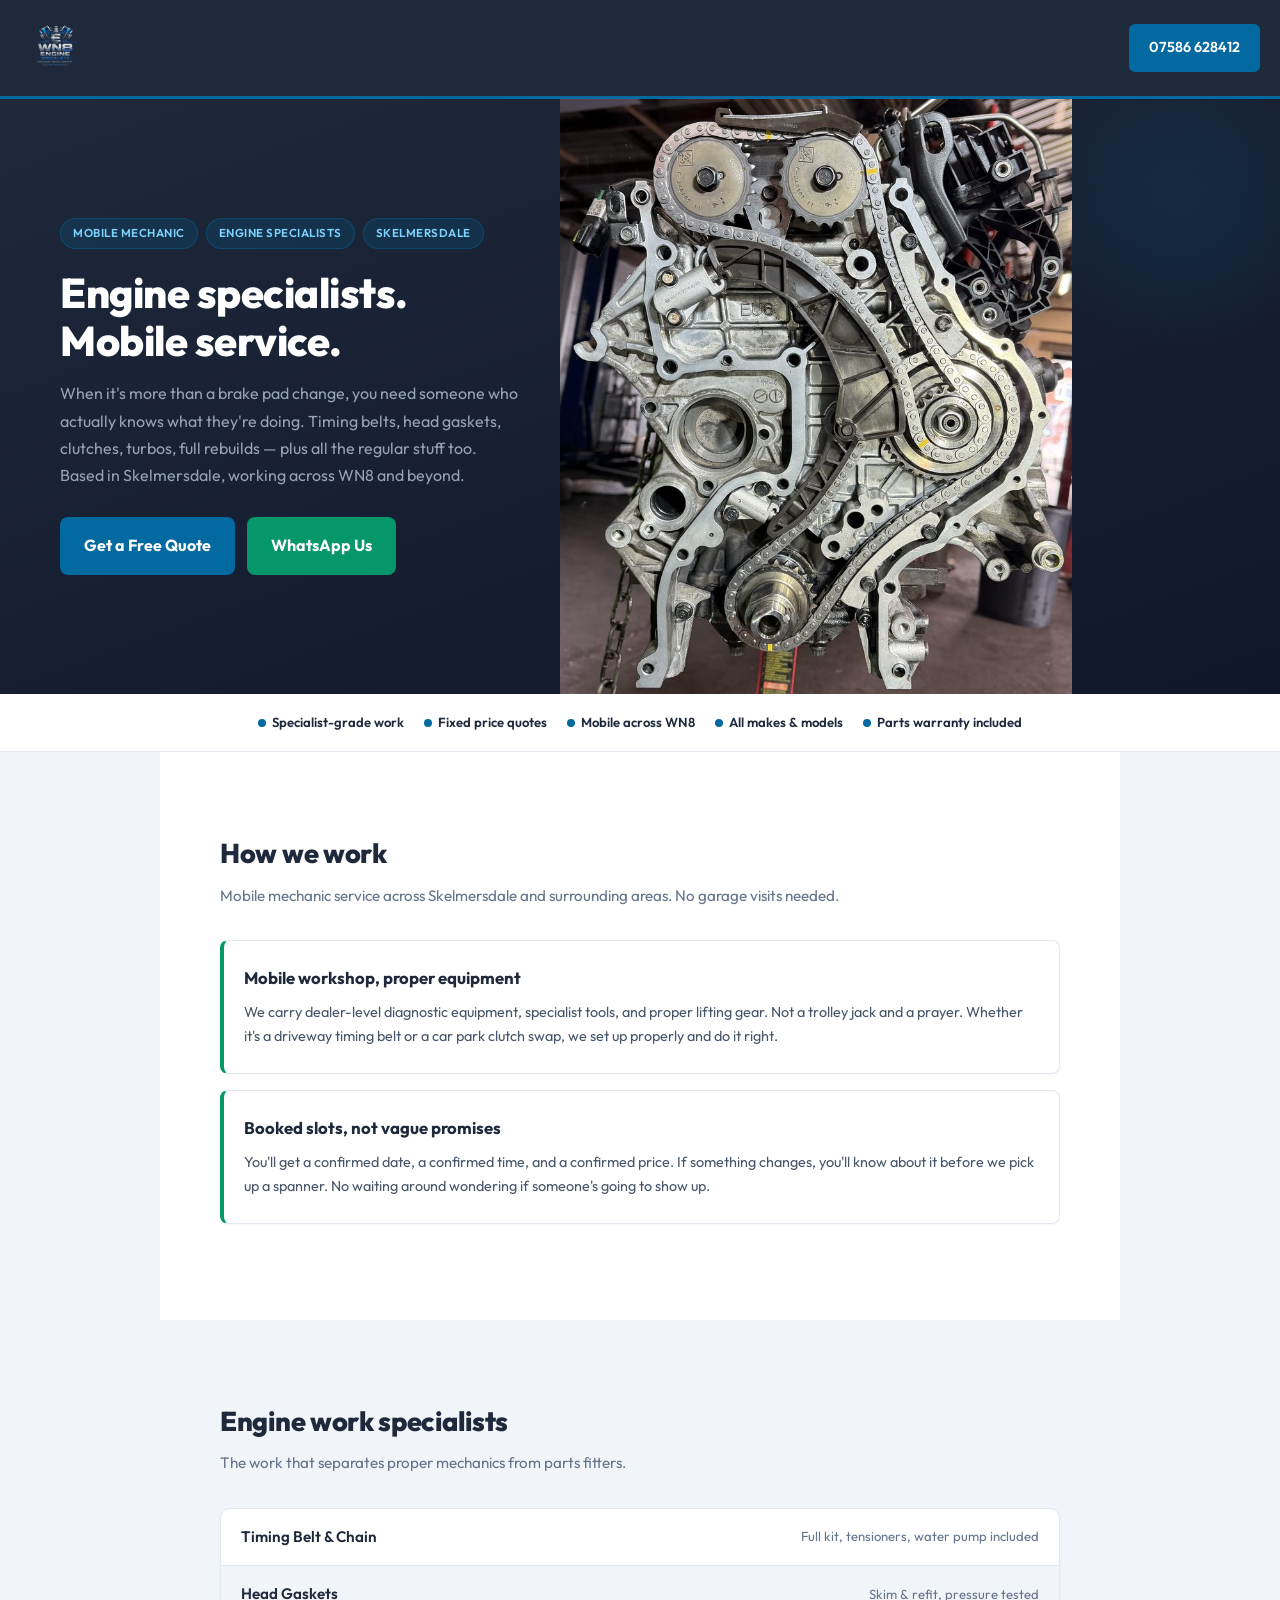
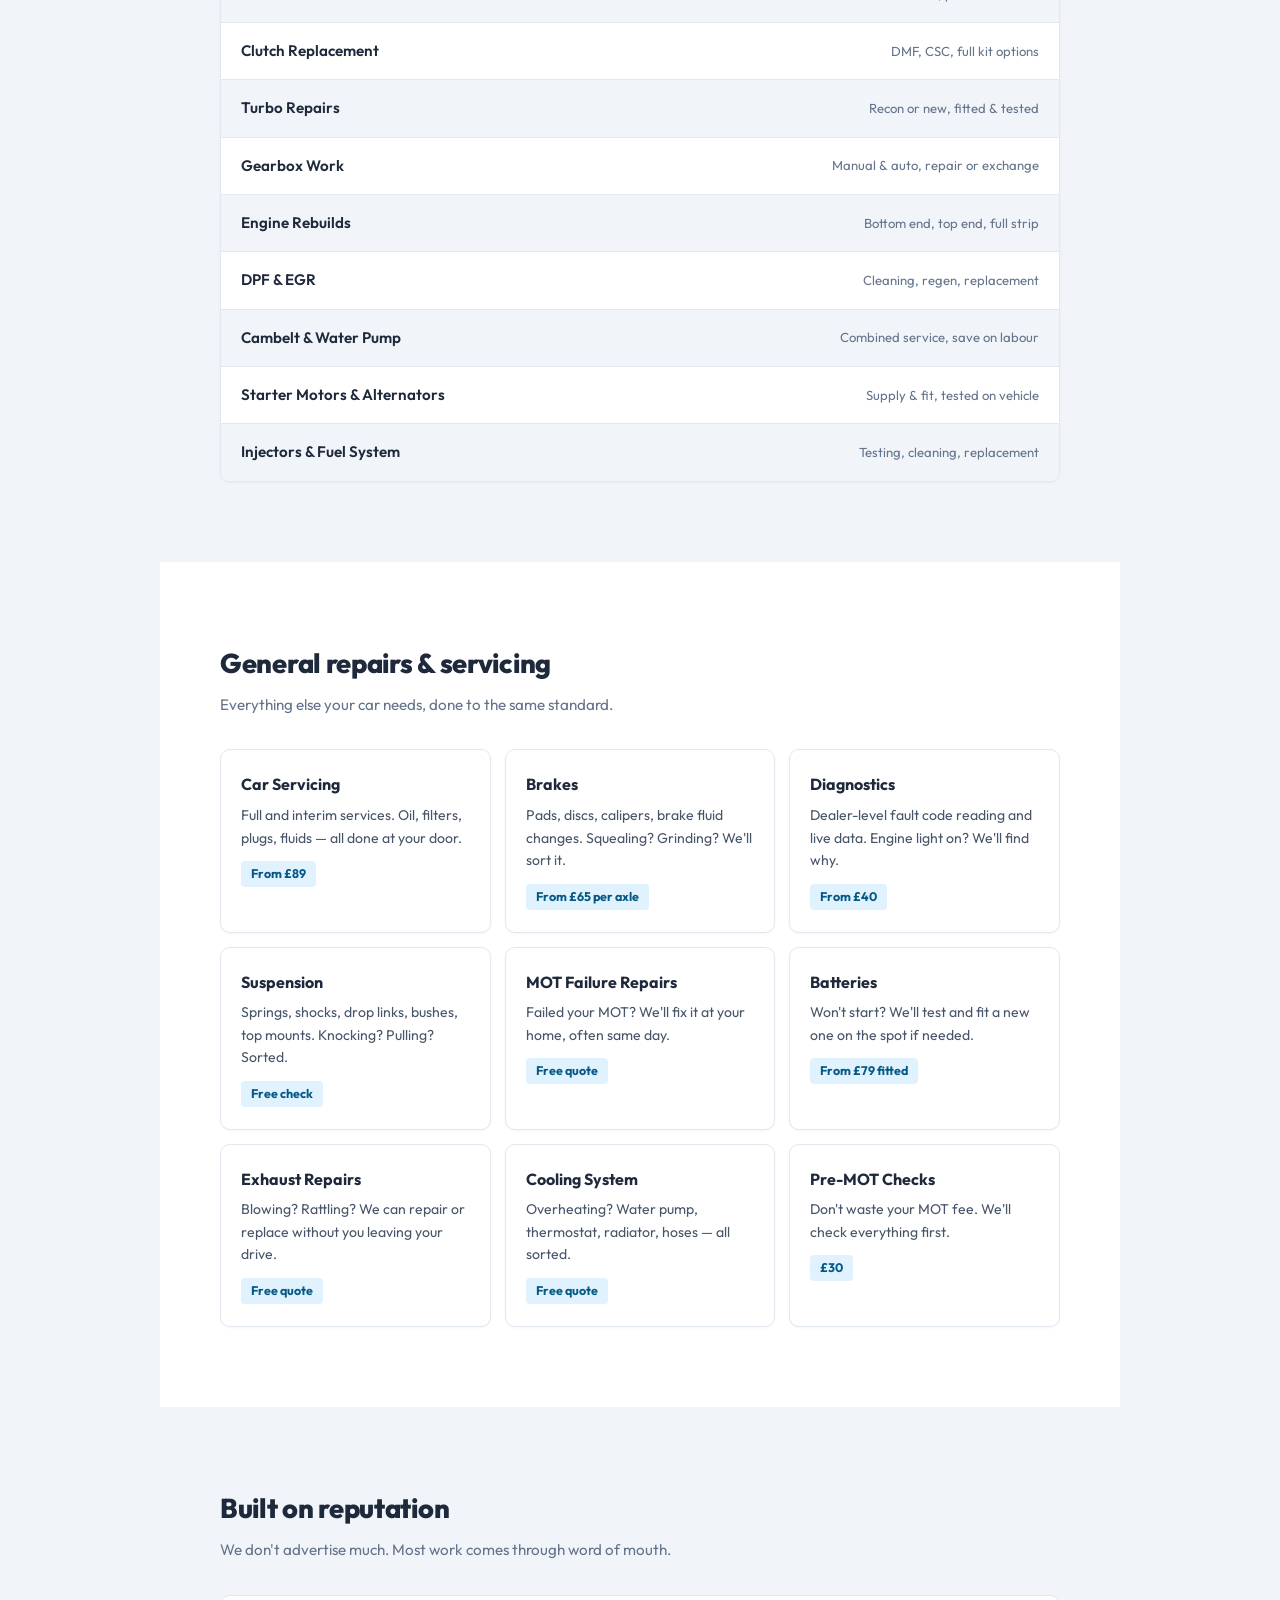
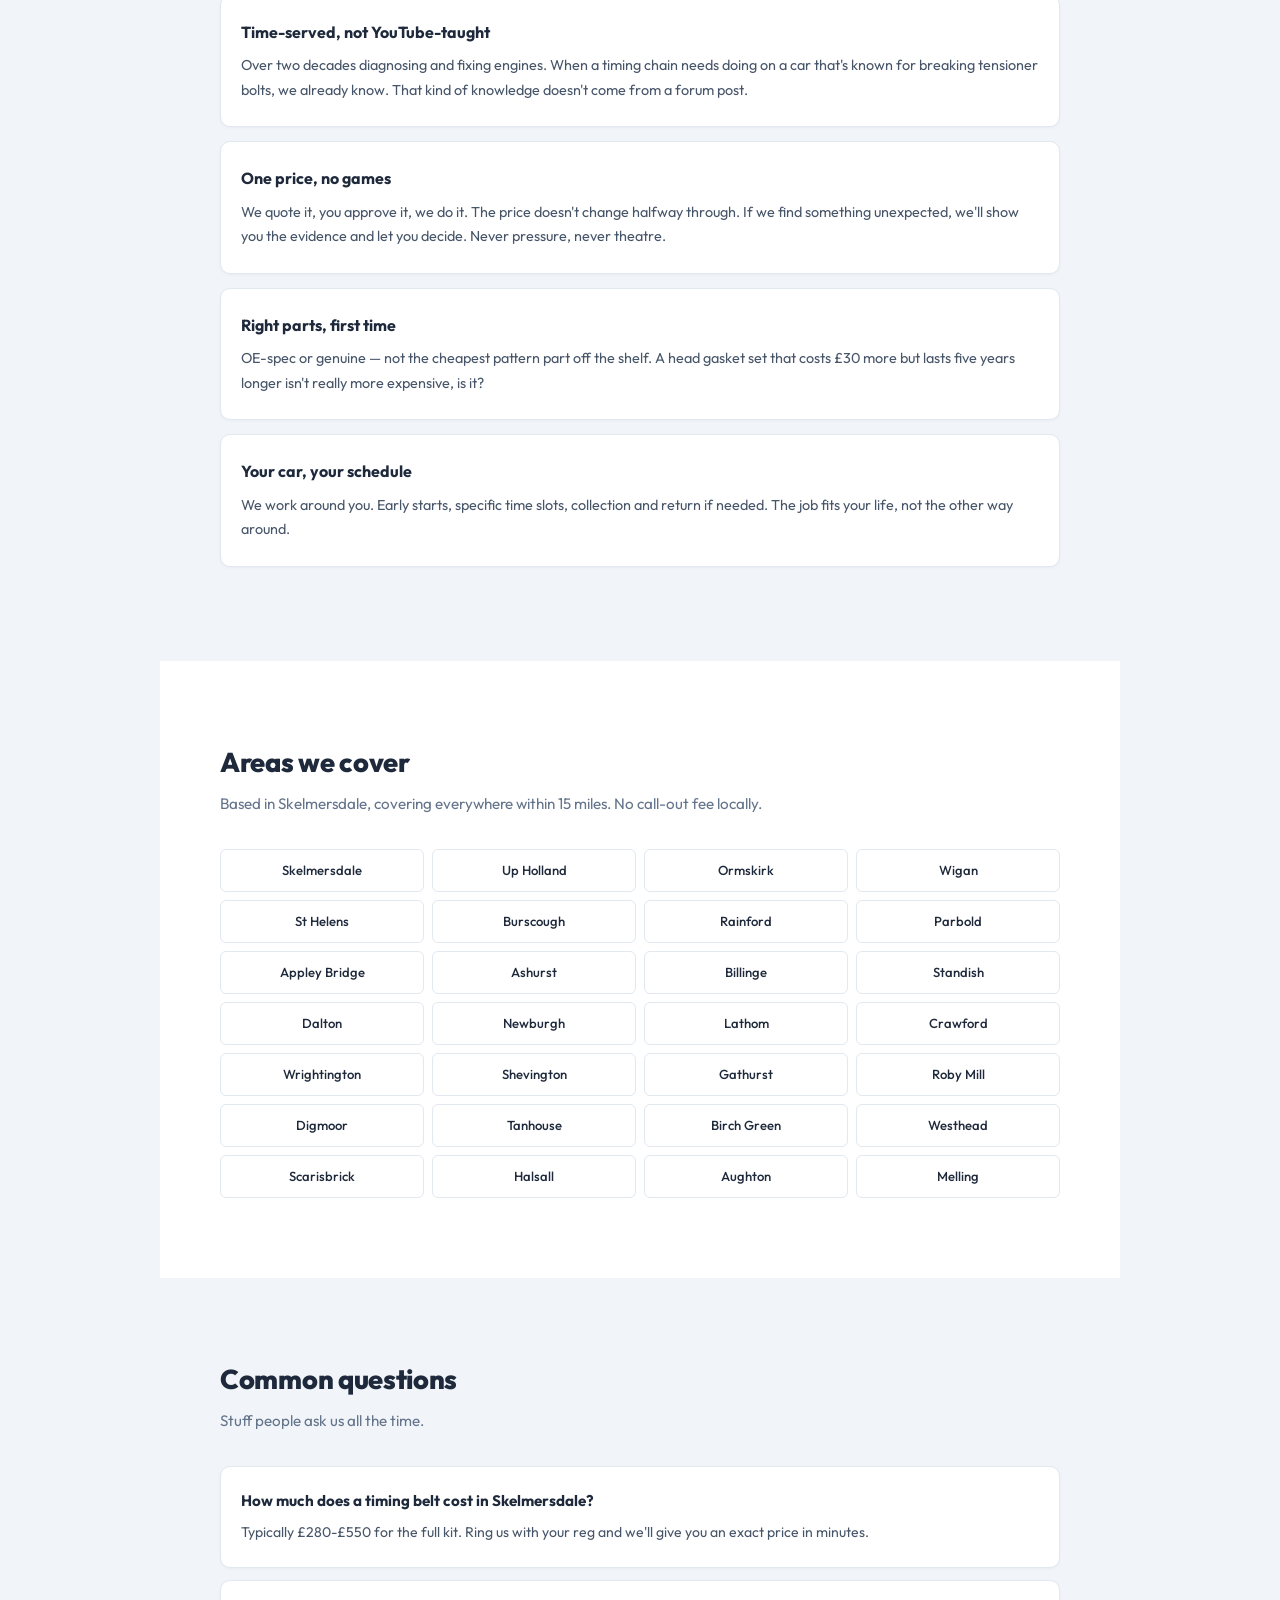
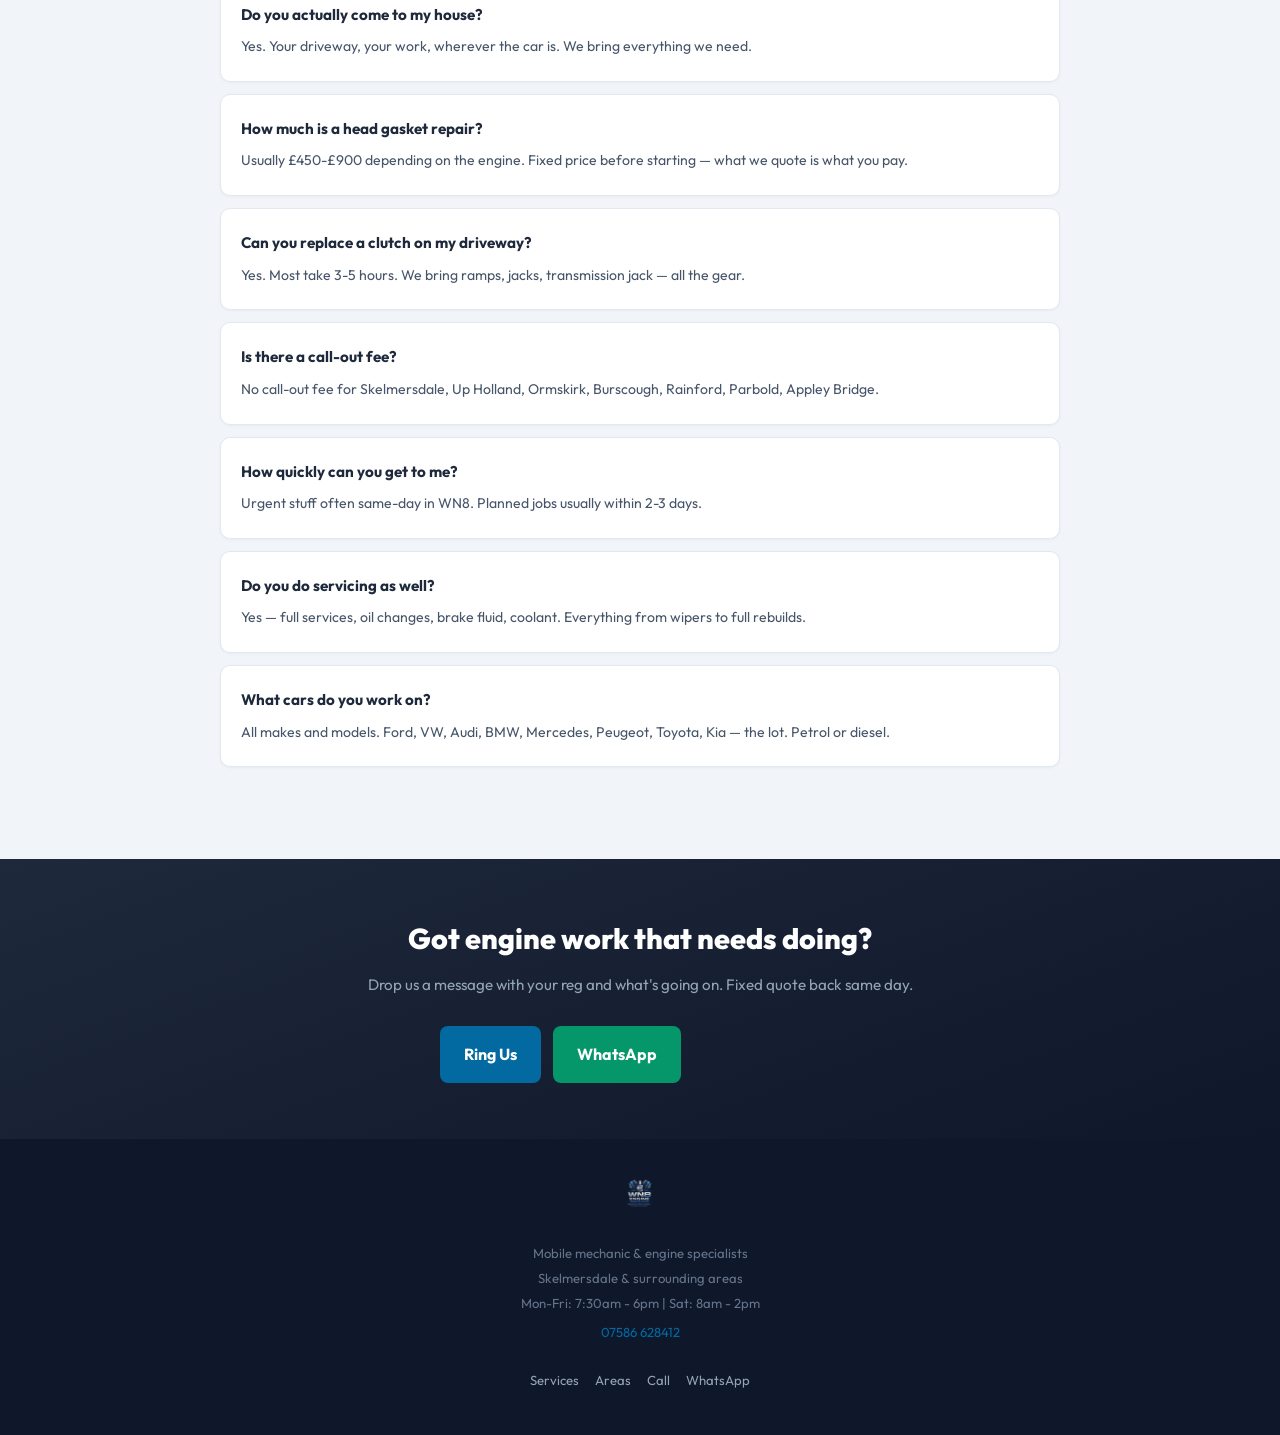
==== commit 0ef3709d: "Fix header: dark background for logo visibility, logo 72px, solid CTA button - Header background cha" ====
--- a/index.html
+++ b/index.html
@@ -74,11 +74,11 @@
         .btn-whatsapp { background: var(--success); color: var(--white); }
 
         /* Header */
-        .site-header { background: var(--white); padding: 12px 20px; display: flex; justify-content: space-between; align-items: center; border-bottom: 2px solid var(--border); position: sticky; top: 0; z-index: 900; }
+        .site-header { background: var(--steel); padding: 12px 20px; display: flex; justify-content: space-between; align-items: center; border-bottom: 3px solid var(--accent); position: sticky; top: 0; z-index: 900; }
         .logo-link { text-decoration: none; display: flex; align-items: center; }
-        .logo-img { height: 56px; width: auto; }
-        .header-phone { color: var(--accent); font-size: 0.9rem; font-weight: 600; text-decoration: none; padding: 8px 16px; border: 2px solid var(--accent); border-radius: 6px; transition: all 0.2s; min-height: 44px; display: flex; align-items: center; }
-        .header-phone:hover { background: var(--accent); color: var(--white); }
+        .logo-img { height: 72px; width: auto; }
+        .header-phone { color: var(--white); font-size: 0.9rem; font-weight: 600; text-decoration: none; padding: 10px 18px; border: 2px solid var(--accent); border-radius: 6px; transition: all 0.2s; background: var(--accent); }
+        .header-phone:hover { background: var(--accent-dark); border-color: var(--accent-dark); color: var(--white); }
 
         /* Hero - mobile first */
         .hero { background: linear-gradient(160deg, var(--steel) 0%, #0f172a 100%); display: flex; flex-direction: column; position: relative; overflow: hidden; }
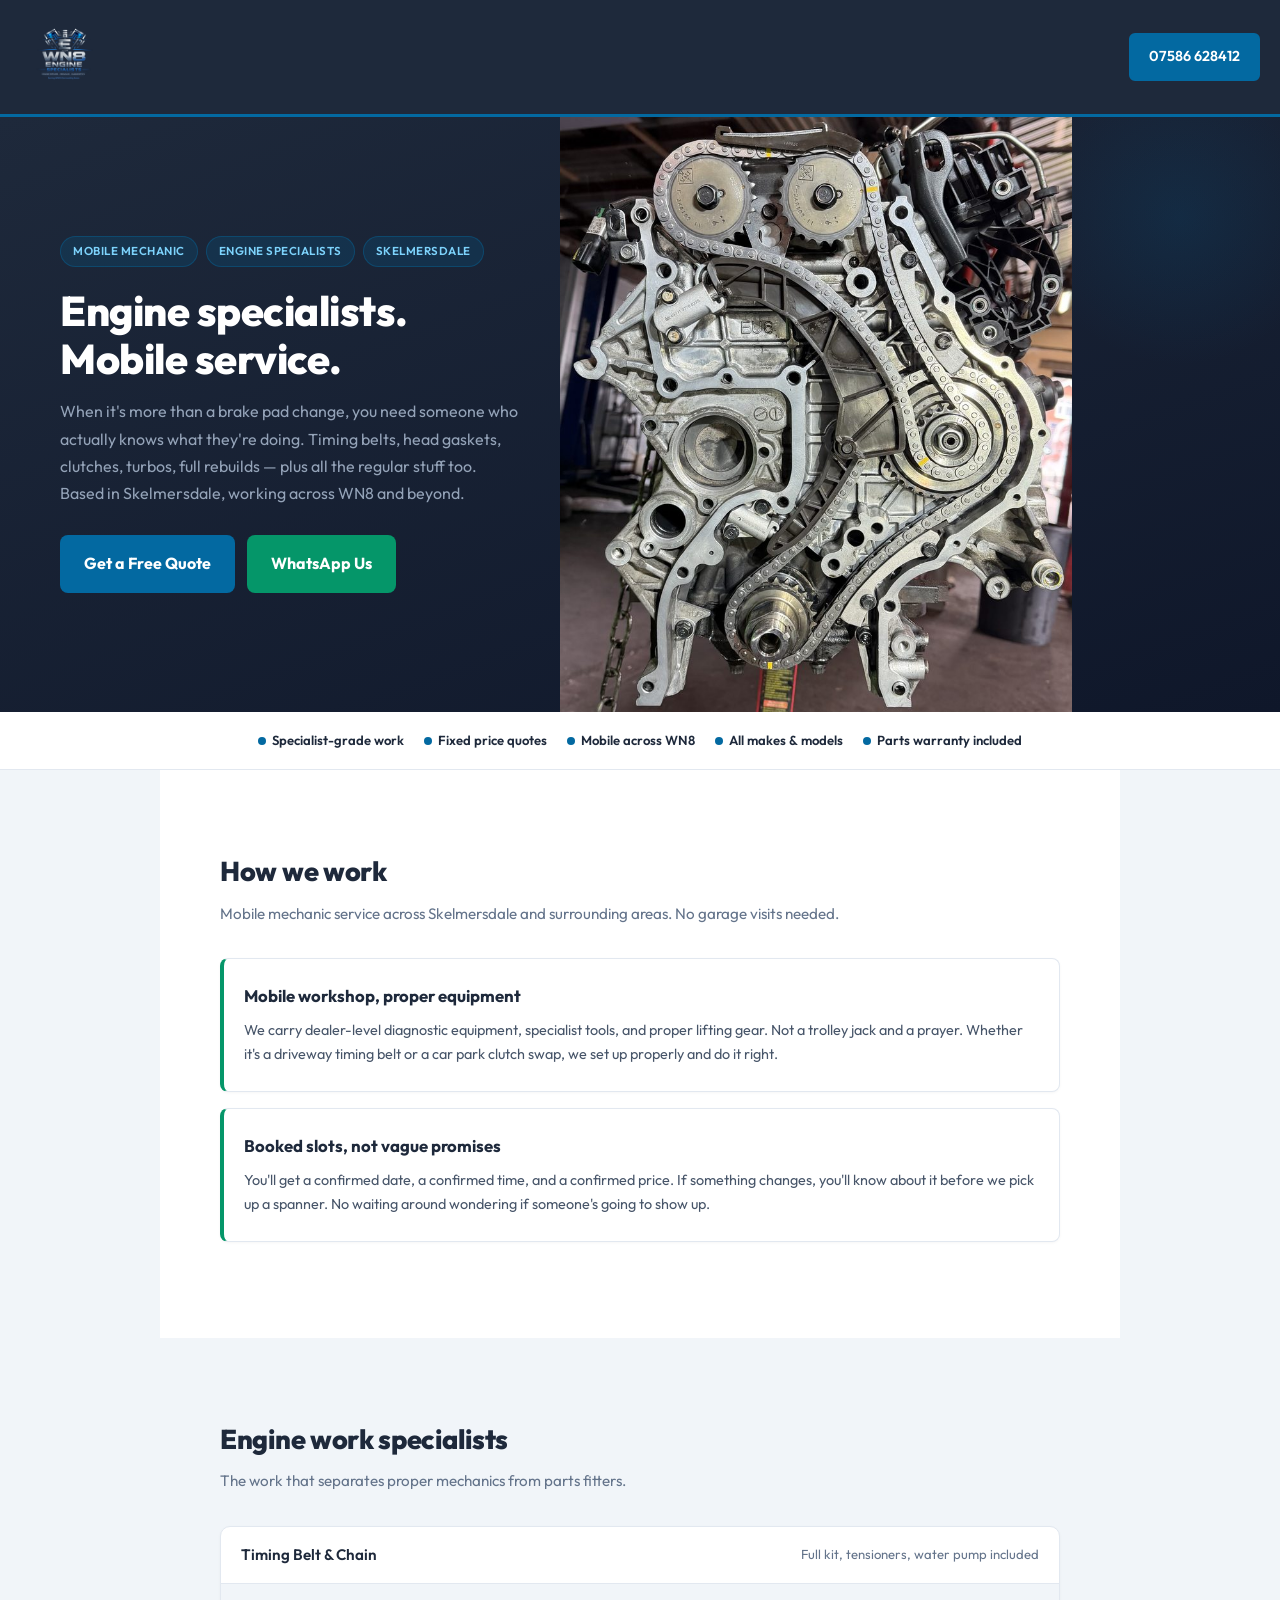
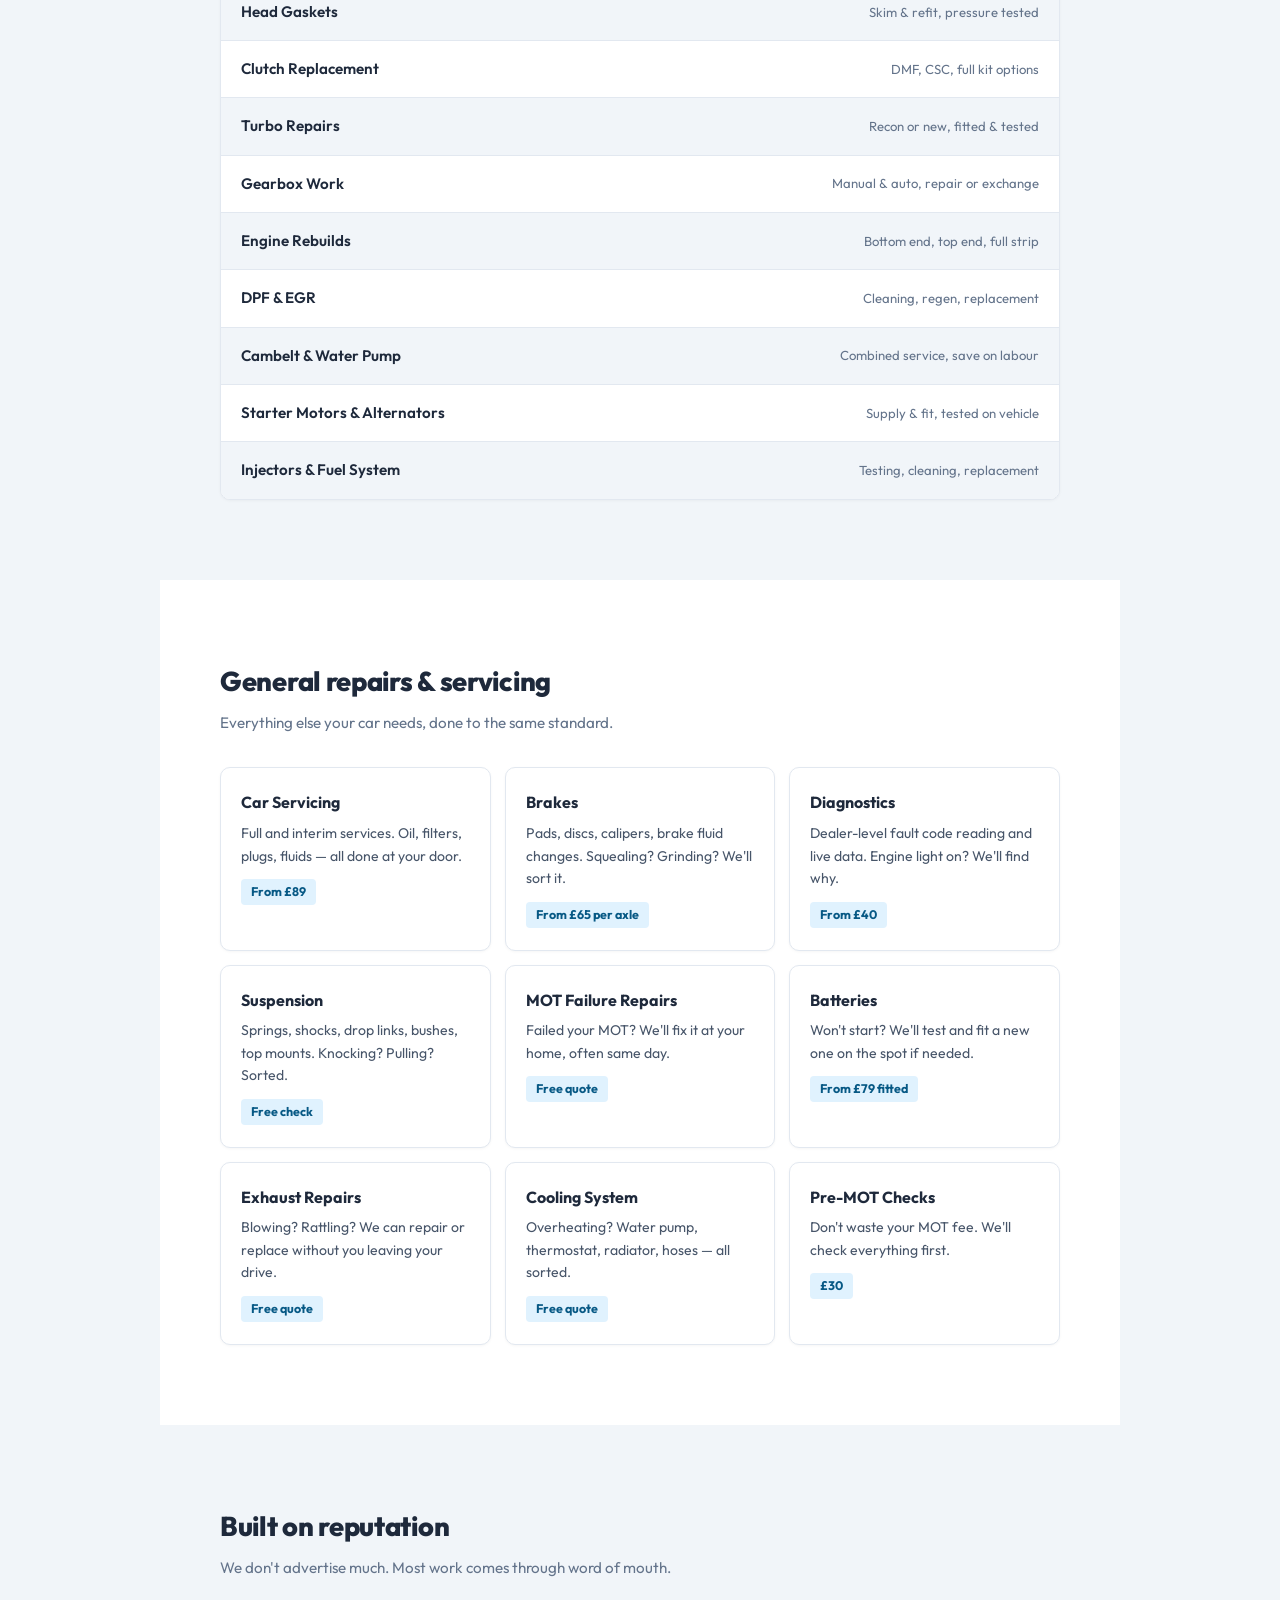
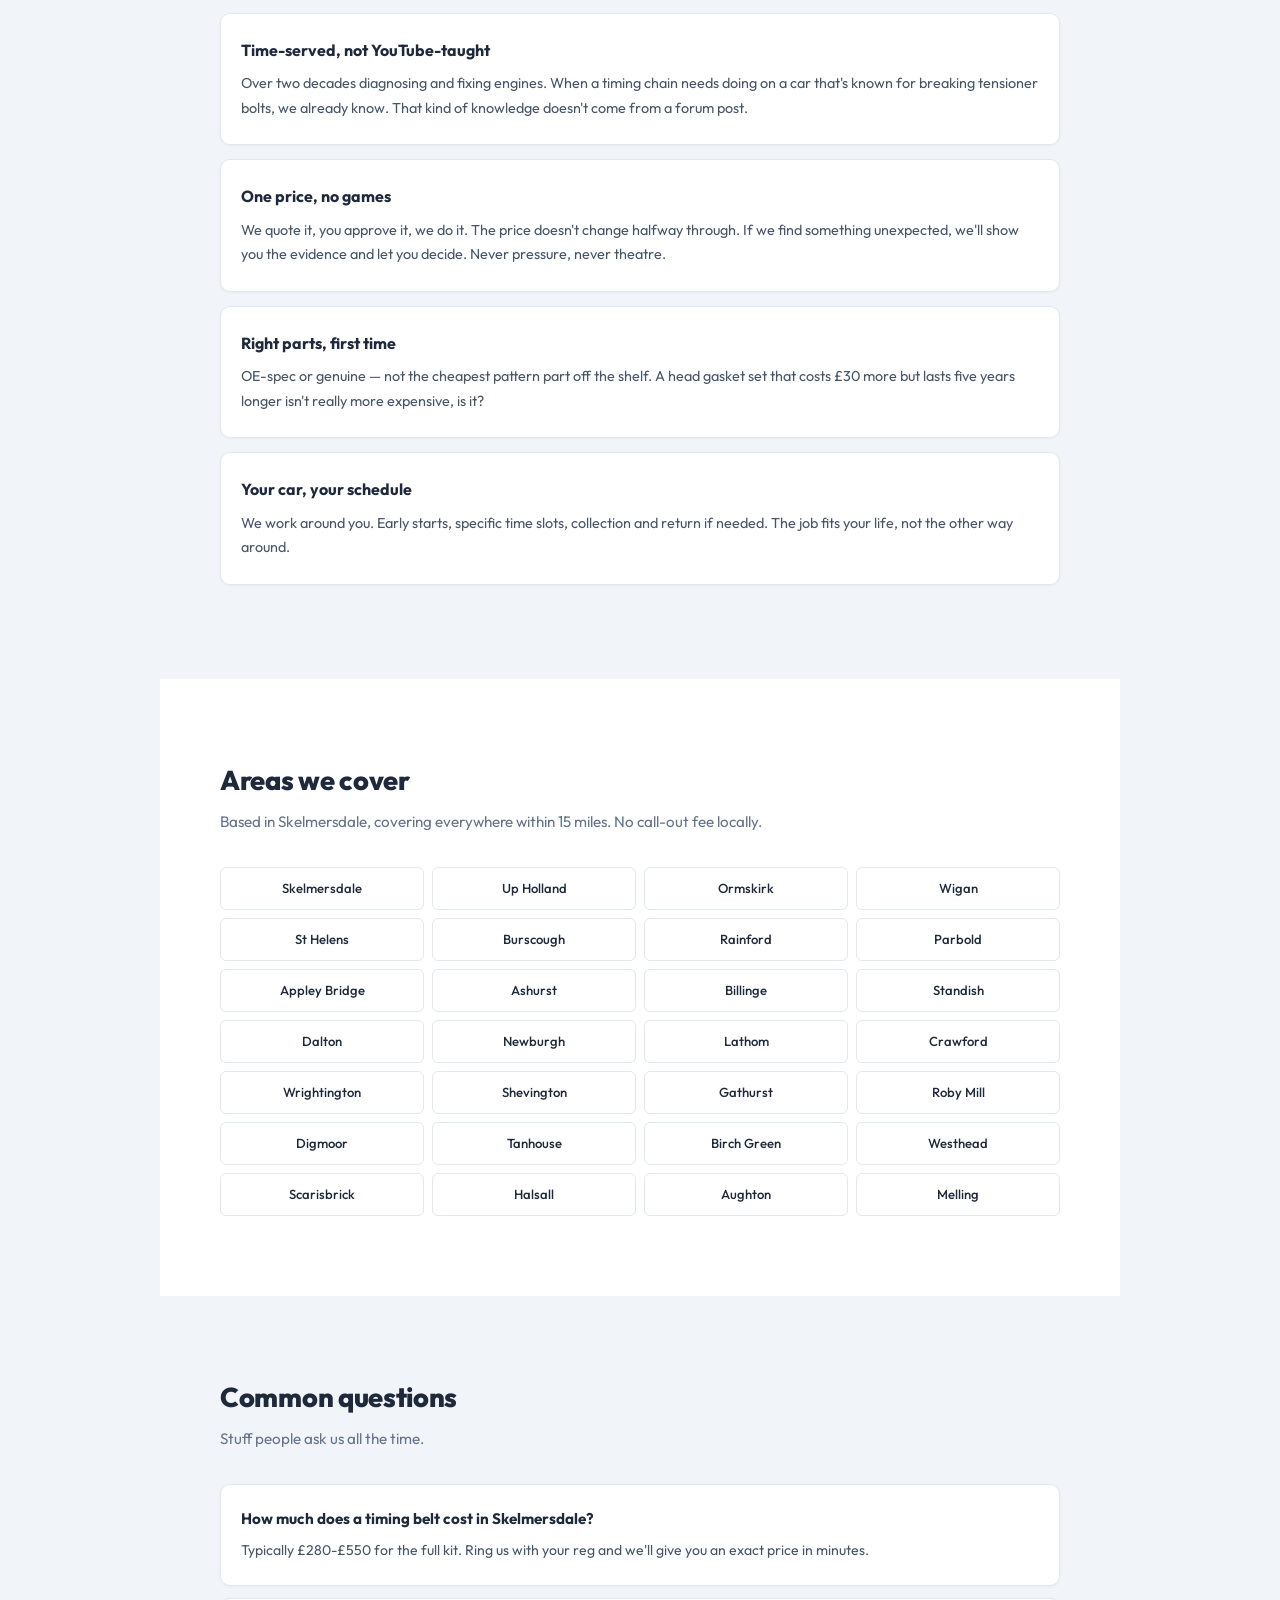
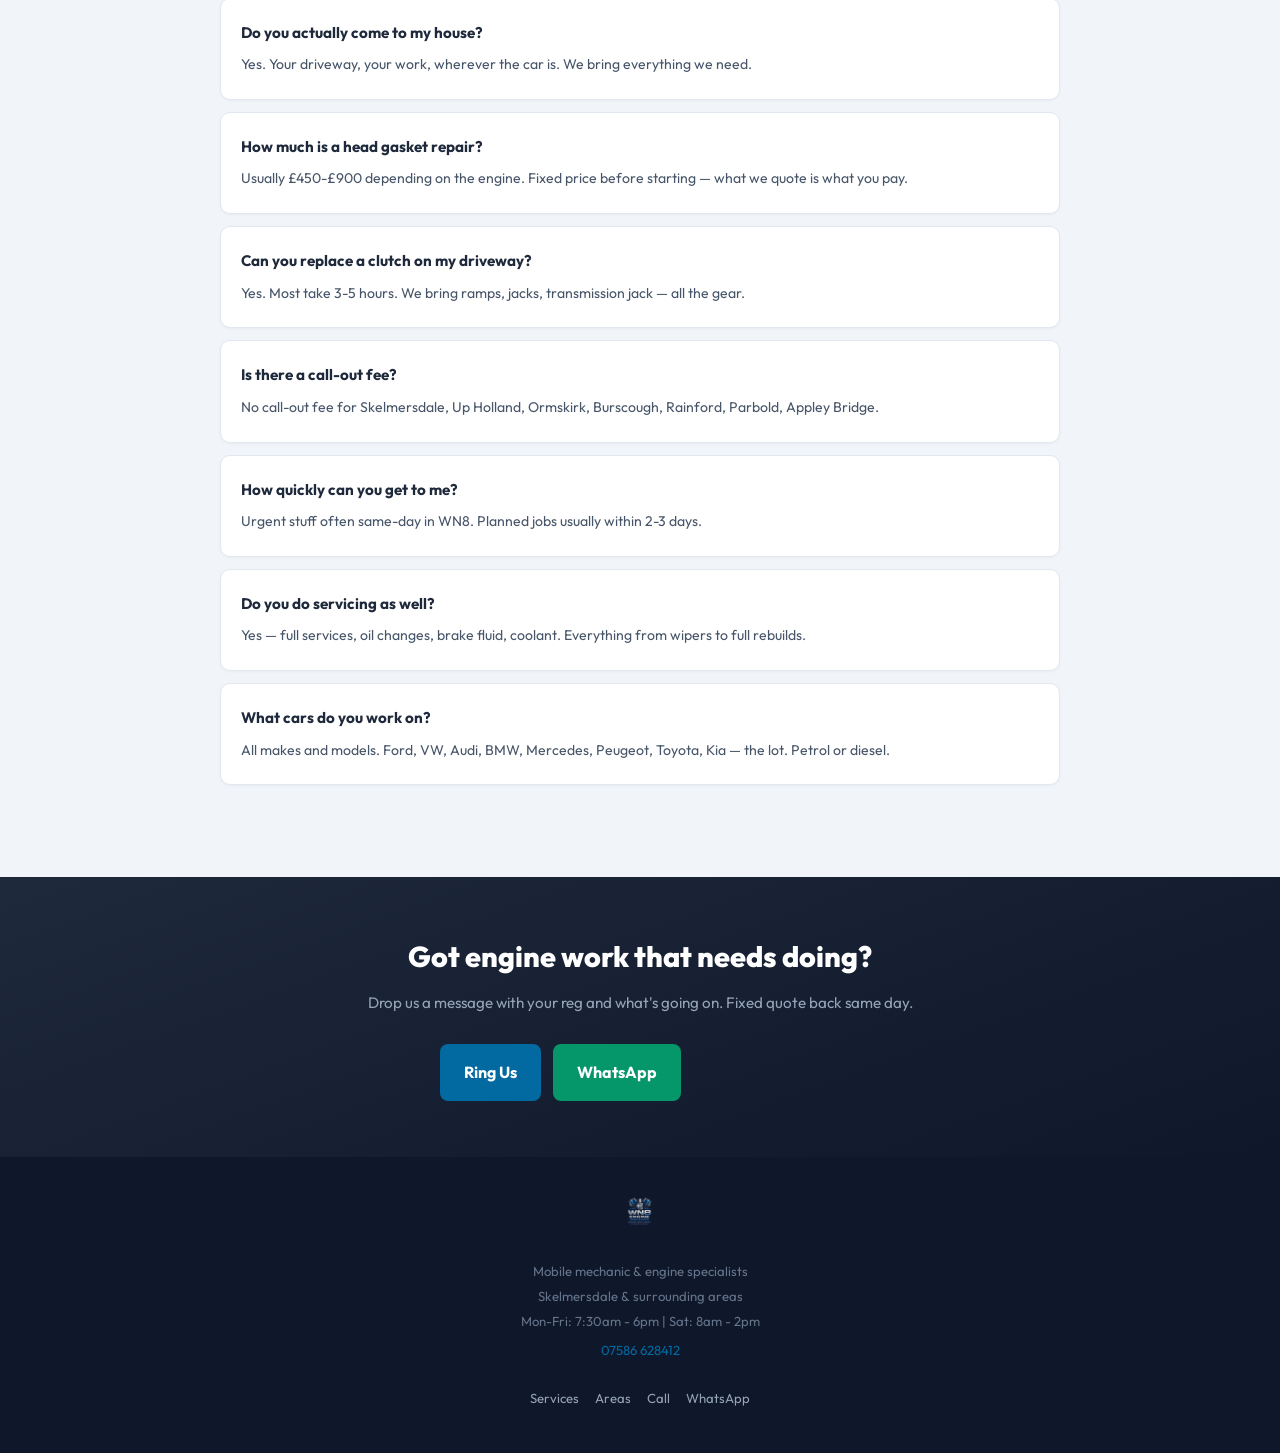
==== commit c172d872: "Logo increased to 90px height" ====
--- a/index.html
+++ b/index.html
@@ -76,7 +76,7 @@
         /* Header */
         .site-header { background: var(--steel); padding: 12px 20px; display: flex; justify-content: space-between; align-items: center; border-bottom: 3px solid var(--accent); position: sticky; top: 0; z-index: 900; }
         .logo-link { text-decoration: none; display: flex; align-items: center; }
-        .logo-img { height: 72px; width: auto; }
+        .logo-img { height: 90px; width: auto; }
         .header-phone { color: var(--white); font-size: 0.9rem; font-weight: 600; text-decoration: none; padding: 10px 18px; border: 2px solid var(--accent); border-radius: 6px; transition: all 0.2s; background: var(--accent); }
         .header-phone:hover { background: var(--accent-dark); border-color: var(--accent-dark); color: var(--white); }
 
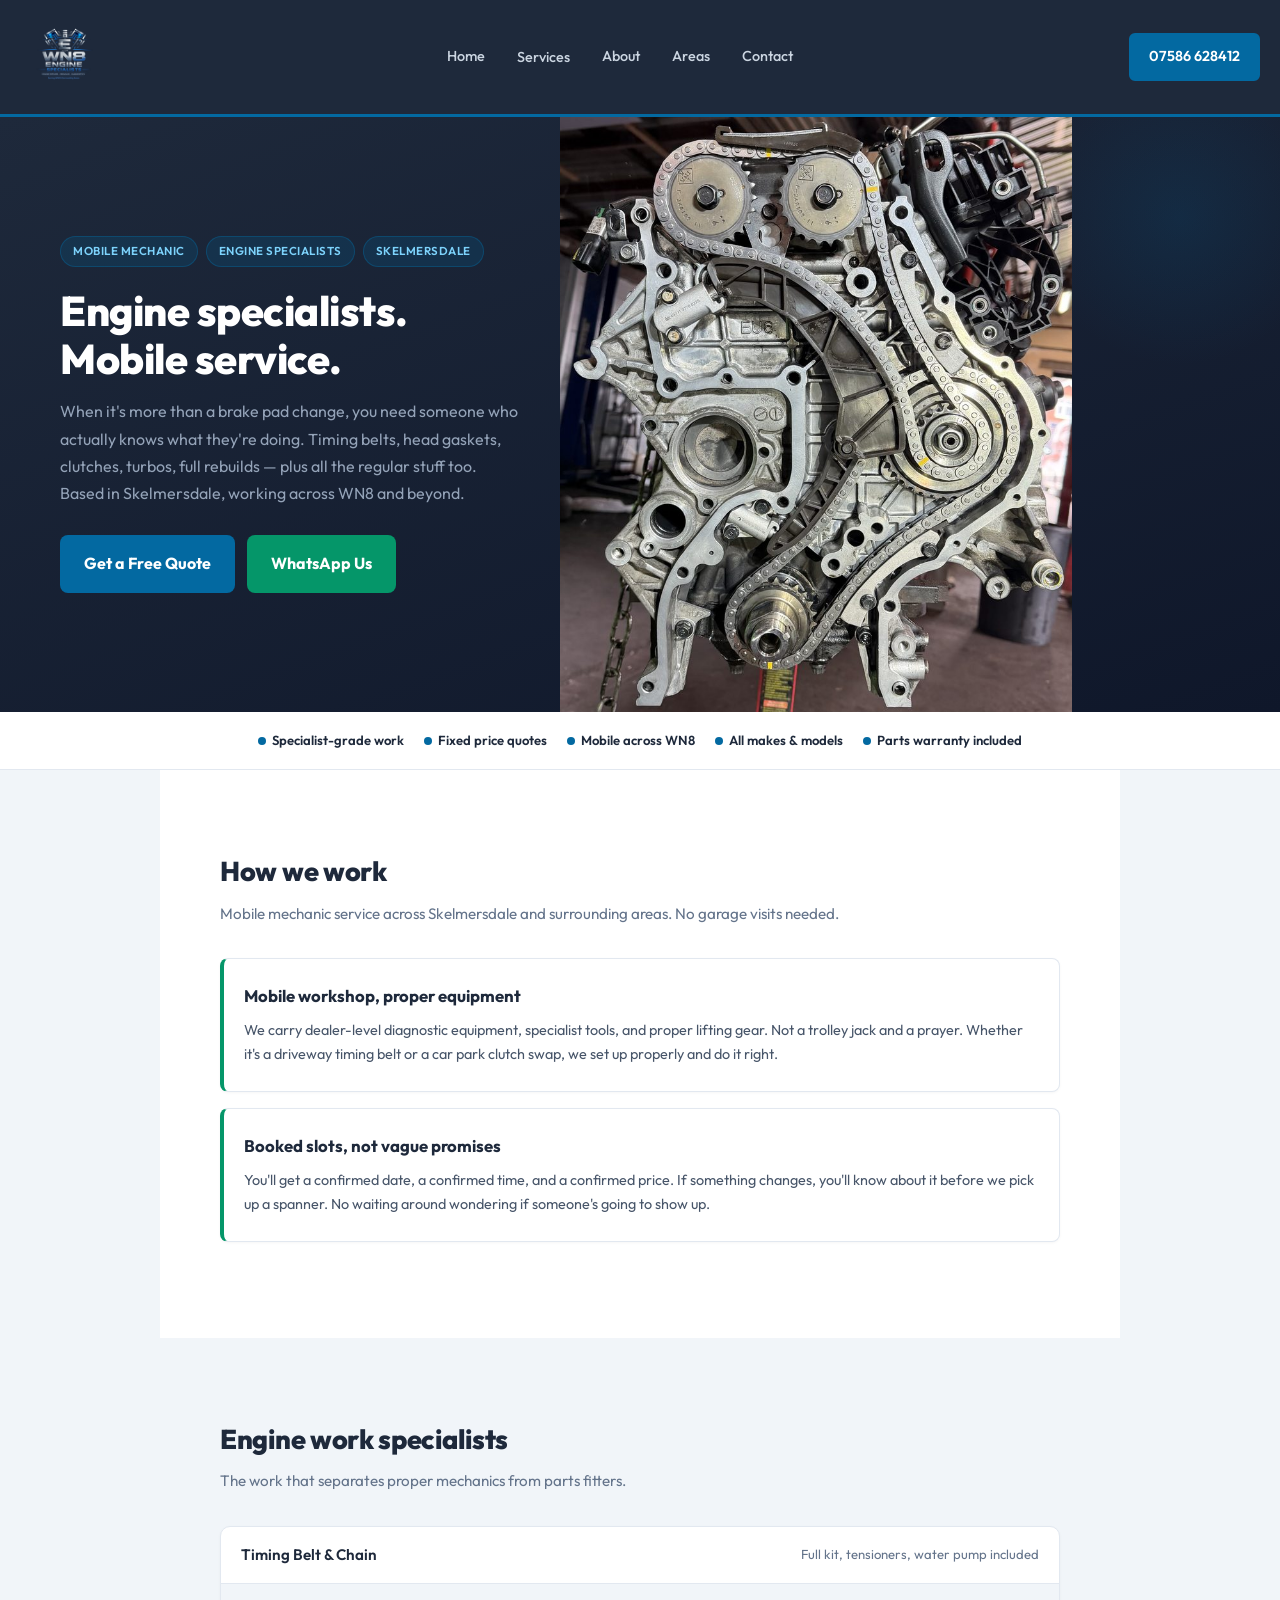
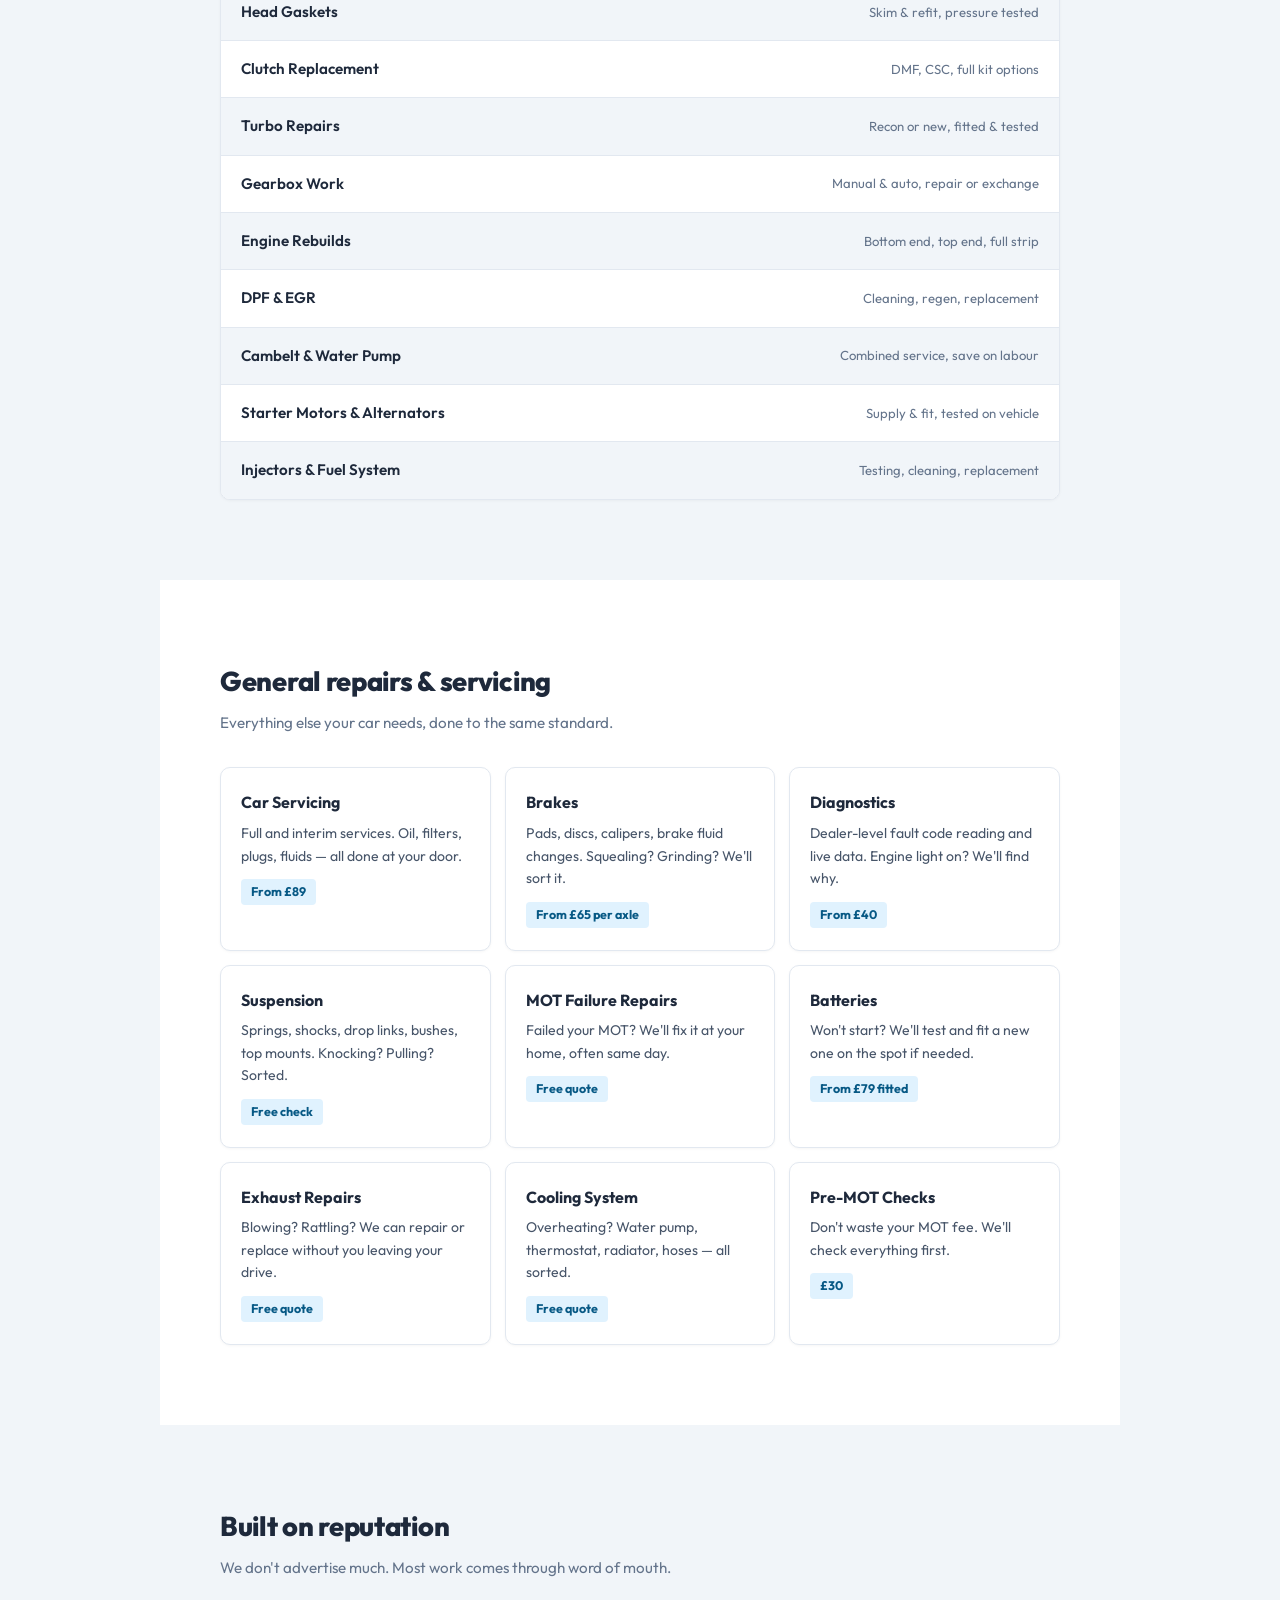
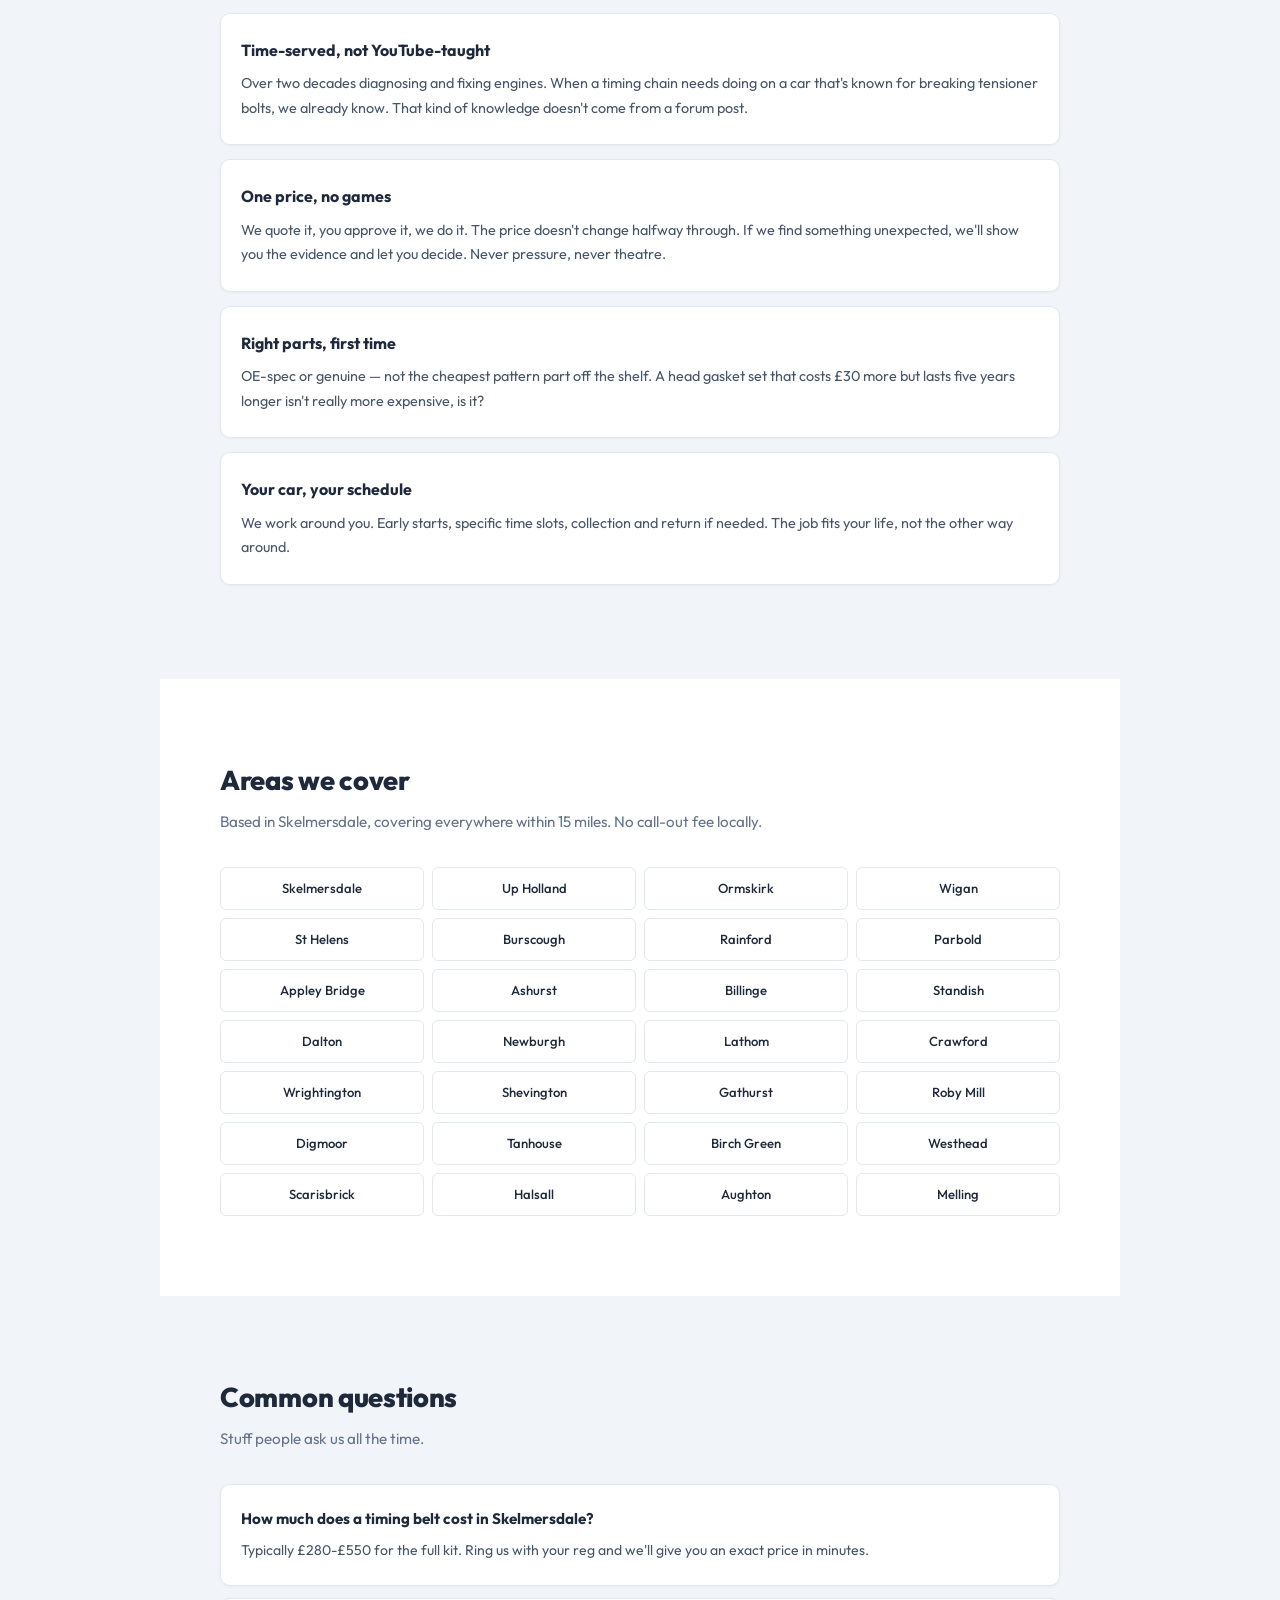
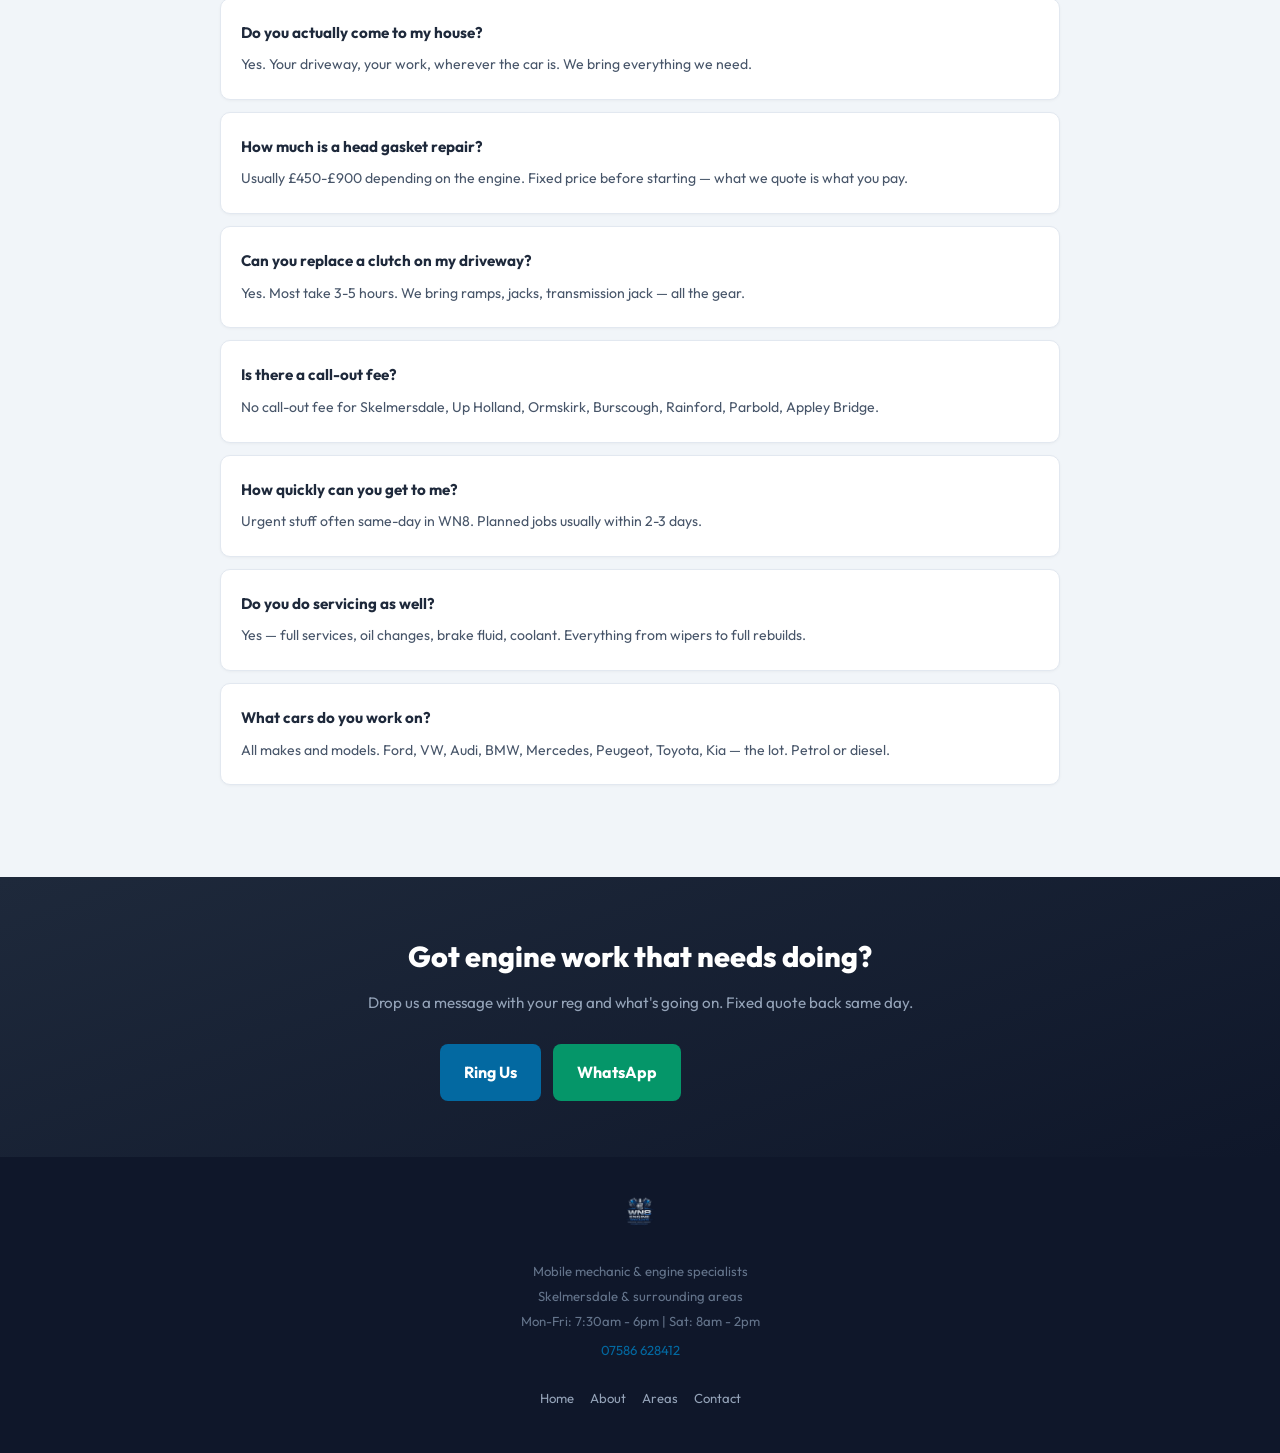
==== commit f66ae7ae: "Add all service pages, about, contact, areas pages and update index.html - Create 7 service pages: h" ====
--- a/index.html
+++ b/index.html
@@ -13,16 +13,16 @@
     <meta name="ICBM" content="53.5509, -2.7762">
     <meta name="language" content="en-GB">
     <meta name="author" content="WN8 Motors">
-    <link rel="canonical" href="https://wn8motors.co.uk/">
+    <link rel="canonical" href="https://wm8-motors.vercel.app/">
 
     <!-- Open Graph -->
     <meta property="og:title" content="WN8 Motors | Mobile Mechanic & Engine Specialists | Skelmersdale">
     <meta property="og:description" content="Mobile mechanic in Skelmersdale. Engine specialists - timing belts, head gaskets, clutches, turbos. We come to you. 20+ years experience.">
     <meta property="og:type" content="website">
     <meta property="og:locale" content="en_GB">
-    <meta property="og:url" content="https://wn8motors.co.uk/">
+    <meta property="og:url" content="https://wm8-motors.vercel.app/">
     <meta property="og:site_name" content="WN8 Motors">
-    <meta property="og:image" content="https://wn8motors.co.uk/img/og-share.png">
+    <meta property="og:image" content="https://wm8-motors.vercel.app/img/og-share.png">
     <meta property="og:image:width" content="1200">
     <meta property="og:image:height" content="630">
     <meta property="og:image:alt" content="WN8 Motors - Mobile Mechanic & Engine Specialists in Skelmersdale">
@@ -31,7 +31,7 @@
     <meta name="twitter:card" content="summary_large_image">
     <meta name="twitter:title" content="WN8 Motors | Mobile Mechanic & Engine Specialists | Skelmersdale">
     <meta name="twitter:description" content="Mobile mechanic in Skelmersdale. Engine specialists - timing belts, head gaskets, clutches, turbos. We come to you.">
-    <meta name="twitter:image" content="https://wn8motors.co.uk/img/og-share.png">
+    <meta name="twitter:image" content="https://wm8-motors.vercel.app/img/og-share.png">
 
     <!-- Favicon -->
     <link rel="icon" type="image/png" sizes="48x48" href="/img/favicon-48x48.png">
@@ -44,150 +44,12 @@
     <link rel="preconnect" href="https://fonts.googleapis.com">
     <link rel="preconnect" href="https://fonts.gstatic.com" crossorigin>
     <link href="https://fonts.googleapis.com/css2?family=Outfit:wght@400;500;600;700;800&display=swap" rel="stylesheet">
-
-    <style>
-        *, *::before, *::after { box-sizing: border-box; margin: 0; padding: 0; }
-
-        :root {
-            --bg: #f1f5f9;
-            --white: #ffffff;
-            --steel: #1e293b;
-            --slate: #475569;
-            --muted: #64748b;
-            --accent: #0369a1;
-            --accent-dark: #075985;
-            --accent-light: #e0f2fe;
-            --text: #1e293b;
-            --text-light: #475569;
-            --border: #e2e8f0;
-            --success: #059669;
-        }
-
-        html { scroll-behavior: smooth; }
-        body { font-family: 'Outfit', -apple-system, BlinkMacSystemFont, sans-serif; color: var(--text); line-height: 1.6; background: var(--bg); }
-
-        /* Sticky CTA (mobile) */
-        .sticky-cta { position: fixed; bottom: 0; left: 0; right: 0; background: var(--steel); padding: 12px 16px; display: flex; gap: 10px; z-index: 1000; box-shadow: 0 -4px 20px rgba(0,0,0,0.15); }
-        .sticky-cta a { flex: 1; text-align: center; padding: 14px 12px; border-radius: 8px; text-decoration: none; font-weight: 700; font-size: 0.95rem; min-height: 48px; display: flex; align-items: center; justify-content: center; }
-        .sticky-cta a:active { transform: scale(0.96); }
-        .btn-call { background: var(--accent); color: var(--white); }
-        .btn-whatsapp { background: var(--success); color: var(--white); }
-
-        /* Header */
-        .site-header { background: var(--steel); padding: 12px 20px; display: flex; justify-content: space-between; align-items: center; border-bottom: 3px solid var(--accent); position: sticky; top: 0; z-index: 900; }
-        .logo-link { text-decoration: none; display: flex; align-items: center; }
-        .logo-img { height: 90px; width: auto; }
-        .header-phone { color: var(--white); font-size: 0.9rem; font-weight: 600; text-decoration: none; padding: 10px 18px; border: 2px solid var(--accent); border-radius: 6px; transition: all 0.2s; background: var(--accent); }
-        .header-phone:hover { background: var(--accent-dark); border-color: var(--accent-dark); color: var(--white); }
-
-        /* Hero - mobile first */
-        .hero { background: linear-gradient(160deg, var(--steel) 0%, #0f172a 100%); display: flex; flex-direction: column; position: relative; overflow: hidden; }
-        .hero::before { content: ''; position: absolute; top: -50px; right: -50px; width: 300px; height: 300px; background: radial-gradient(circle, rgba(3,105,161,0.15) 0%, transparent 70%); border-radius: 50%; z-index: 0; }
-        .hero-img { width: 60%; max-width: 280px; height: auto; display: block; margin: 32px auto 0; flex-shrink: 0; }
-        .hero-content { padding: 32px 20px 48px; position: relative; z-index: 1; }
-        .hero-badges { display: flex; flex-wrap: wrap; gap: 8px; margin-bottom: 20px; }
-        .hero-badge { display: inline-block; background: rgba(3,105,161,0.2); border: 1px solid rgba(3,105,161,0.4); color: #7dd3fc; font-size: 0.72rem; font-weight: 600; padding: 5px 12px; border-radius: 20px; text-transform: uppercase; letter-spacing: 0.5px; }
-        .hero h1 { font-size: 2.2rem; font-weight: 800; color: #ffffff; line-height: 1.15; margin-bottom: 16px; letter-spacing: -0.5px; }
-        .hero p { color: #94a3b8; font-size: 1rem; margin-bottom: 28px; max-width: 500px; line-height: 1.7; }
-        .hero-cta { display: flex; flex-direction: column; gap: 12px; max-width: 320px; }
-        .hero-cta a { display: flex; align-items: center; justify-content: center; padding: 16px 24px; border-radius: 8px; text-decoration: none; font-weight: 700; font-size: 1rem; text-align: center; min-height: 52px; }
-        .hero-cta a:active { transform: scale(0.97); }
-        .hero-cta .btn-primary { background: var(--accent); color: #ffffff; }
-        .hero-cta .btn-secondary { background: var(--success); color: #ffffff; }
-
-        /* Trust strip */
-        .trust-strip { background: var(--white); padding: 18px 16px; display: flex; justify-content: center; flex-wrap: wrap; gap: 20px; border-bottom: 1px solid var(--border); }
-        .trust-pill { display: flex; align-items: center; gap: 6px; font-size: 0.82rem; font-weight: 600; color: var(--steel); }
-        .trust-pill .dot { width: 8px; height: 8px; background: var(--accent); border-radius: 50%; flex-shrink: 0; }
-
-        /* Sections */
-        .section { padding: 56px 20px; }
-        .section-alt { background: var(--white); }
-        .section h2 { font-size: 1.7rem; font-weight: 800; color: var(--steel); margin-bottom: 8px; letter-spacing: -0.3px; }
-        .section-sub { color: var(--muted); margin-bottom: 32px; font-size: 0.95rem; }
-
-        /* Services grid */
-        .services-grid { display: grid; grid-template-columns: 1fr; gap: 14px; }
-        .service-card { background: var(--white); border: 1px solid var(--border); border-radius: 10px; padding: 22px 20px; box-shadow: 0 1px 3px rgba(0,0,0,0.04); }
-        .service-card h3 { font-size: 1rem; font-weight: 700; color: var(--steel); margin-bottom: 6px; }
-        .service-card p { color: var(--text-light); font-size: 0.88rem; line-height: 1.6; }
-        .service-card .price-hint { margin-top: 12px; font-size: 0.78rem; color: var(--accent-dark); font-weight: 700; background: var(--accent-light); display: inline-block; padding: 3px 10px; border-radius: 4px; }
-
-        /* Mobile cards */
-        .mobile-card { background: var(--white); border: 1px solid var(--border); border-left: 4px solid var(--success); padding: 24px 20px; border-radius: 8px; margin-bottom: 16px; box-shadow: 0 1px 3px rgba(0,0,0,0.04); }
-        .mobile-card h3 { color: var(--steel); font-size: 1.05rem; font-weight: 700; margin-bottom: 8px; }
-        .mobile-card p { color: var(--text-light); font-size: 0.9rem; line-height: 1.7; }
-
-        /* Spec list */
-        .spec-list { list-style: none; background: var(--white); border: 1px solid var(--border); border-radius: 10px; overflow: hidden; box-shadow: 0 1px 3px rgba(0,0,0,0.04); }
-        .spec-list li { padding: 16px 20px; border-bottom: 1px solid var(--border); display: flex; justify-content: space-between; align-items: center; }
-        .spec-list li:last-child { border-bottom: none; }
-        .spec-list li:nth-child(even) { background: var(--bg); }
-        .spec-name { font-weight: 600; color: var(--steel); font-size: 0.95rem; }
-        .spec-detail { color: var(--muted); font-size: 0.82rem; text-align: right; max-width: 50%; }
-
-        /* Why blocks */
-        .why-block { background: var(--white); border: 1px solid var(--border); border-radius: 10px; padding: 24px 20px; margin-bottom: 14px; box-shadow: 0 1px 3px rgba(0,0,0,0.04); }
-        .why-block h3 { font-size: 1rem; font-weight: 700; color: var(--steel); margin-bottom: 8px; }
-        .why-block p { color: var(--text-light); font-size: 0.9rem; line-height: 1.7; }
-
-        /* Area grid */
-        .area-grid { display: grid; grid-template-columns: 1fr 1fr; gap: 8px; }
-        .area-chip { background: var(--white); border: 1px solid var(--border); color: var(--steel); padding: 10px 14px; border-radius: 6px; font-size: 0.82rem; font-weight: 500; text-align: center; }
-
-        /* FAQ */
-        .faq-item { background: var(--white); border: 1px solid var(--border); border-radius: 10px; padding: 22px 20px; margin-bottom: 12px; box-shadow: 0 1px 3px rgba(0,0,0,0.04); }
-        .faq-item h3 { font-size: 0.95rem; font-weight: 700; color: var(--steel); margin-bottom: 8px; }
-        .faq-item p { color: var(--text-light); font-size: 0.88rem; line-height: 1.7; }
-
-        /* CTA */
-        .cta-section { background: linear-gradient(160deg, var(--steel) 0%, #0f172a 100%); padding: 56px 20px; text-align: center; }
-        .cta-section h2 { font-size: 1.8rem; font-weight: 800; color: #ffffff; margin-bottom: 12px; }
-        .cta-section p { color: #94a3b8; margin-bottom: 28px; font-size: 0.95rem; }
-        .cta-section .hero-cta { margin: 0 auto; }
-
-        /* Footer */
-        .site-footer { background: #0f172a; padding: 32px 20px 90px; text-align: center; }
-        .site-footer .footer-logo { height: 48px; width: auto; margin-bottom: 16px; }
-        .site-footer p { color: #64748b; font-size: 0.82rem; margin-bottom: 4px; }
-        .site-footer a { color: var(--accent); text-decoration: none; }
-        .footer-links { margin-top: 16px; display: flex; justify-content: center; flex-wrap: wrap; gap: 16px; }
-        .footer-links a { color: #94a3b8; text-decoration: none; font-size: 0.82rem; min-height: 44px; display: inline-flex; align-items: center; }
-        .footer-links a:hover { color: var(--accent); }
-
-        /* Desktop */
-        @media (min-width: 640px) {
-            .hero { flex-direction: row; align-items: stretch; }
-            .hero-img { width: 40%; max-width: none; height: auto; margin: 0; padding: 0; order: 2; flex-shrink: 0; object-fit: cover; }
-            .hero-content { padding: 56px 40px 56px 40px; flex: 1; order: 1; display: flex; flex-direction: column; justify-content: center; }
-            .hero h1 { font-size: 2.6rem; }
-            .hero-cta { flex-direction: row; max-width: 400px; }
-            .sticky-cta { display: none; }
-            .site-footer { padding-bottom: 32px; }
-            .services-grid { grid-template-columns: 1fr 1fr; }
-            .area-grid { grid-template-columns: 1fr 1fr 1fr; }
-        }
-
-        @media (min-width: 768px) {
-            .section { padding: 72px 40px; }
-        }
-
-        @media (min-width: 1024px) {
-            .section { padding: 80px 60px; max-width: 960px; margin: 0 auto; }
-            .hero-content { padding: 72px 40px 72px 60px; max-width: 560px; }
-            .services-grid { grid-template-columns: 1fr 1fr 1fr; }
-            .area-grid { grid-template-columns: 1fr 1fr 1fr 1fr; }
-        }
-
-        @media (max-width: 639px) {
-            .header-phone { display: none; }
-        }
-    </style>
+    <link rel="stylesheet" href="/css/styles.css">
 
 
     <!-- Schema: AutoRepair -->
     <script type="application/ld+json">
-    {"@context":"https://schema.org","@type":"AutoRepair","name":"WN8 Motors","alternateName":"WN8 Motors Mobile Mechanic Skelmersdale","description":"Mobile mechanic and engine repair specialists in Skelmersdale, Lancashire. Timing belts, head gaskets, clutches, turbo repairs, servicing, brakes, diagnostics. We come to you at home or work.","url":"https://wn8motors.co.uk","telephone":"+447586628412","priceRange":"££","currenciesAccepted":"GBP","paymentAccepted":"Cash, Bank Transfer, Card","areaServed":[{"@type":"City","name":"Skelmersdale","containedInPlace":{"@type":"AdministrativeArea","name":"Lancashire"}},{"@type":"City","name":"Up Holland"},{"@type":"City","name":"Ormskirk"},{"@type":"City","name":"Wigan"},{"@type":"City","name":"St Helens"},{"@type":"City","name":"Burscough"},{"@type":"City","name":"Rainford"},{"@type":"City","name":"Parbold"},{"@type":"City","name":"Appley Bridge"},{"@type":"City","name":"Ashurst"},{"@type":"City","name":"Billinge"},{"@type":"City","name":"Standish"},{"@type":"City","name":"Dalton"},{"@type":"City","name":"Newburgh"},{"@type":"City","name":"Lathom"},{"@type":"City","name":"Crawford"},{"@type":"City","name":"Wrightington"},{"@type":"City","name":"Shevington"},{"@type":"City","name":"Gathurst"},{"@type":"City","name":"Roby Mill"},{"@type":"City","name":"Digmoor"},{"@type":"City","name":"Tanhouse"},{"@type":"City","name":"Birch Green"},{"@type":"City","name":"Westhead"}],"address":{"@type":"PostalAddress","addressLocality":"Skelmersdale","addressRegion":"Lancashire","postalCode":"WN8","addressCountry":"GB"},"geo":{"@type":"GeoCoordinates","latitude":"53.5509","longitude":"-2.7762"},"openingHoursSpecification":[{"@type":"OpeningHoursSpecification","dayOfWeek":["Monday","Tuesday","Wednesday","Thursday","Friday"],"opens":"07:30","closes":"18:00"},{"@type":"OpeningHoursSpecification","dayOfWeek":"Saturday","opens":"08:00","closes":"14:00"}],"serviceType":["Mobile Mechanic","Engine Rebuild","Timing Belt Replacement","Head Gasket Repair","Clutch Replacement","Turbo Repair","Gearbox Repair","Car Servicing","Brake Repair","Vehicle Diagnostics","DPF Cleaning","Cambelt Replacement","Starter Motor Replacement","Alternator Replacement","Suspension Repair","Oil Change","MOT Failure Repairs"],"hasOfferCatalog":{"@type":"OfferCatalog","name":"Car Repair Services Skelmersdale","itemListElement":[{"@type":"Offer","itemOffered":{"@type":"Service","name":"Timing Belt Replacement Skelmersdale","description":"Full timing belt kit replacement with tensioners. We come to you in Skelmersdale and surrounding areas."}},{"@type":"Offer","itemOffered":{"@type":"Service","name":"Head Gasket Repair Skelmersdale","description":"Head gasket replacement with skim and pressure test. Mobile service across Skelmersdale, Up Holland, Ormskirk."}},{"@type":"Offer","itemOffered":{"@type":"Service","name":"Mobile Mechanic Skelmersdale","description":"Mobile car repair service in Skelmersdale. Servicing, brakes, diagnostics, and engine work at your door."}},{"@type":"Offer","itemOffered":{"@type":"Service","name":"Clutch Replacement Skelmersdale","description":"Complete clutch kit replacement including DMF and CSC. Serving Skelmersdale, Wigan, and West Lancashire."}}]},"aggregateRating":{"@type":"AggregateRating","ratingValue":"4.9","reviewCount":"47","bestRating":"5"}}
+    {"@context":"https://schema.org","@type":"AutoRepair","name":"WN8 Motors","alternateName":"WN8 Motors Mobile Mechanic Skelmersdale","description":"Mobile mechanic and engine repair specialists in Skelmersdale, Lancashire. Timing belts, head gaskets, clutches, turbo repairs, servicing, brakes, diagnostics. We come to you at home or work.","url":"https://wm8-motors.vercel.app","telephone":"+447586628412","priceRange":"££","currenciesAccepted":"GBP","paymentAccepted":"Cash, Bank Transfer, Card","areaServed":[{"@type":"City","name":"Skelmersdale","containedInPlace":{"@type":"AdministrativeArea","name":"Lancashire"}},{"@type":"City","name":"Up Holland"},{"@type":"City","name":"Ormskirk"},{"@type":"City","name":"Wigan"},{"@type":"City","name":"St Helens"},{"@type":"City","name":"Burscough"},{"@type":"City","name":"Rainford"},{"@type":"City","name":"Parbold"},{"@type":"City","name":"Appley Bridge"},{"@type":"City","name":"Ashurst"},{"@type":"City","name":"Billinge"},{"@type":"City","name":"Standish"},{"@type":"City","name":"Dalton"},{"@type":"City","name":"Newburgh"},{"@type":"City","name":"Lathom"},{"@type":"City","name":"Crawford"},{"@type":"City","name":"Wrightington"},{"@type":"City","name":"Shevington"},{"@type":"City","name":"Gathurst"},{"@type":"City","name":"Roby Mill"},{"@type":"City","name":"Digmoor"},{"@type":"City","name":"Tanhouse"},{"@type":"City","name":"Birch Green"},{"@type":"City","name":"Westhead"}],"address":{"@type":"PostalAddress","addressLocality":"Skelmersdale","addressRegion":"Lancashire","postalCode":"WN8","addressCountry":"GB"},"geo":{"@type":"GeoCoordinates","latitude":"53.5509","longitude":"-2.7762"},"openingHoursSpecification":[{"@type":"OpeningHoursSpecification","dayOfWeek":["Monday","Tuesday","Wednesday","Thursday","Friday"],"opens":"07:30","closes":"18:00"},{"@type":"OpeningHoursSpecification","dayOfWeek":"Saturday","opens":"08:00","closes":"14:00"}],"serviceType":["Mobile Mechanic","Engine Rebuild","Timing Belt Replacement","Head Gasket Repair","Clutch Replacement","Turbo Repair","Gearbox Repair","Car Servicing","Brake Repair","Vehicle Diagnostics","DPF Cleaning","Cambelt Replacement","Starter Motor Replacement","Alternator Replacement","Suspension Repair","Oil Change","MOT Failure Repairs"],"hasOfferCatalog":{"@type":"OfferCatalog","name":"Car Repair Services Skelmersdale","itemListElement":[{"@type":"Offer","itemOffered":{"@type":"Service","name":"Timing Belt Replacement Skelmersdale","description":"Full timing belt kit replacement with tensioners. We come to you in Skelmersdale and surrounding areas."}},{"@type":"Offer","itemOffered":{"@type":"Service","name":"Head Gasket Repair Skelmersdale","description":"Head gasket replacement with skim and pressure test. Mobile service across Skelmersdale, Up Holland, Ormskirk."}},{"@type":"Offer","itemOffered":{"@type":"Service","name":"Mobile Mechanic Skelmersdale","description":"Mobile car repair service in Skelmersdale. Servicing, brakes, diagnostics, and engine work at your door."}},{"@type":"Offer","itemOffered":{"@type":"Service","name":"Clutch Replacement Skelmersdale","description":"Complete clutch kit replacement including DMF and CSC. Serving Skelmersdale, Wigan, and West Lancashire."}}]},"aggregateRating":{"@type":"AggregateRating","ratingValue":"4.9","reviewCount":"47","bestRating":"5"}}
     </script>
 
     <!-- Schema: FAQPage -->
@@ -204,8 +66,48 @@
 
     <header class="site-header">
         <a href="/" class="logo-link"><img src="/img/logo-header.png" alt="WN8 Motors - Engine Specialists Skelmersdale" class="logo-img"></a>
+        <nav class="main-nav">
+            <a href="/">Home</a>
+            <div class="nav-dropdown">
+                <button class="nav-dropdown-trigger">Services</button>
+                <div class="nav-dropdown-menu">
+                    <a href="/services/timing-belts.html">Timing Belts</a>
+                    <a href="/services/head-gaskets.html">Head Gaskets</a>
+                    <a href="/services/clutch-replacement.html">Clutches</a>
+                    <a href="/services/engine-rebuilds.html">Engine Rebuilds</a>
+                    <a href="/services/turbo-repairs.html">Turbo Repairs</a>
+                    <a href="/services/car-servicing.html">Car Servicing</a>
+                    <a href="/services/brakes.html">Brakes</a>
+                    <a href="/services/diagnostics.html">Diagnostics</a>
+                </div>
+            </div>
+            <a href="/about.html">About</a>
+            <a href="/areas.html">Areas</a>
+            <a href="/contact.html">Contact</a>
+        </nav>
+        <button class="mobile-menu-btn" aria-label="Menu">&#9776;</button>
         <a href="tel:+447586628412" class="header-phone">07586 628412</a>
     </header>
+    <div class="mobile-nav-overlay"></div>
+    <nav class="mobile-nav">
+        <button class="mobile-nav-close" aria-label="Close">&times;</button>
+        <div class="mobile-nav-links">
+            <a href="/">Home</a>
+            <span class="nav-section-title">Services</span>
+            <a href="/services/timing-belts.html" class="nav-sub-link">Timing Belts</a>
+            <a href="/services/head-gaskets.html" class="nav-sub-link">Head Gaskets</a>
+            <a href="/services/clutch-replacement.html" class="nav-sub-link">Clutches</a>
+            <a href="/services/engine-rebuilds.html" class="nav-sub-link">Engine Rebuilds</a>
+            <a href="/services/turbo-repairs.html" class="nav-sub-link">Turbo Repairs</a>
+            <a href="/services/car-servicing.html" class="nav-sub-link">Car Servicing</a>
+            <a href="/services/brakes.html" class="nav-sub-link">Brakes</a>
+            <a href="/services/diagnostics.html" class="nav-sub-link">Diagnostics</a>
+            <a href="/about.html">About</a>
+            <a href="/areas.html">Areas</a>
+            <a href="/contact.html">Contact</a>
+        </div>
+    </nav>
+
 
     <section class="hero">
         <img src="/img/hero-engine.jpg" alt="Kia 1.6 CRDI engine rebuild - WN8 Motors mobile mechanic Skelmersdale" class="hero-img">
@@ -249,26 +151,27 @@
         <h2>Engine work specialists</h2>
         <p class="section-sub">The work that separates proper mechanics from parts fitters.</p>
         <ul class="spec-list">
-            <li><span class="spec-name">Timing Belt &amp; Chain</span><span class="spec-detail">Full kit, tensioners, water pump included</span></li>
-            <li><span class="spec-name">Head Gaskets</span><span class="spec-detail">Skim &amp; refit, pressure tested</span></li>
-            <li><span class="spec-name">Clutch Replacement</span><span class="spec-detail">DMF, CSC, full kit options</span></li>
-            <li><span class="spec-name">Turbo Repairs</span><span class="spec-detail">Recon or new, fitted &amp; tested</span></li>
-            <li><span class="spec-name">Gearbox Work</span><span class="spec-detail">Manual &amp; auto, repair or exchange</span></li>
-            <li><span class="spec-name">Engine Rebuilds</span><span class="spec-detail">Bottom end, top end, full strip</span></li>
-            <li><span class="spec-name">DPF &amp; EGR</span><span class="spec-detail">Cleaning, regen, replacement</span></li>
-            <li><span class="spec-name">Cambelt &amp; Water Pump</span><span class="spec-detail">Combined service, save on labour</span></li>
-            <li><span class="spec-name">Starter Motors &amp; Alternators</span><span class="spec-detail">Supply &amp; fit, tested on vehicle</span></li>
-            <li><span class="spec-name">Injectors &amp; Fuel System</span><span class="spec-detail">Testing, cleaning, replacement</span></li>
+            <li><a href="/services/timing-belts.html"><span class="spec-name">Timing Belt &amp; Chain</span><span class="spec-detail">Full kit, tensioners, water pump included</span></a></li>
+            <li><a href="/services/head-gaskets.html"><span class="spec-name">Head Gaskets</span><span class="spec-detail">Skim &amp; refit, pressure tested</span></a></li>
+            <li><a href="/services/clutch-replacement.html"><span class="spec-name">Clutch Replacement</span><span class="spec-detail">DMF, CSC, full kit options</span></a></li>
+            <li><a href="/services/turbo-repairs.html"><span class="spec-name">Turbo Repairs</span><span class="spec-detail">Recon or new, fitted &amp; tested</span></a></li>
+            <li><a href="/services/engine-rebuilds.html"><span class="spec-name">Gearbox Work</span><span class="spec-detail">Manual &amp; auto, repair or exchange</span></a></li>
+            <li><a href="/services/engine-rebuilds.html"><span class="spec-name">Engine Rebuilds</span><span class="spec-detail">Bottom end, top end, full strip</span></a></li>
+            <li><a href="/services/diagnostics.html"><span class="spec-name">DPF &amp; EGR</span><span class="spec-detail">Cleaning, regen, replacement</span></a></li>
+            <li><a href="/services/timing-belts.html"><span class="spec-name">Cambelt &amp; Water Pump</span><span class="spec-detail">Combined service, save on labour</span></a></li>
+            <li><a href="/services/diagnostics.html"><span class="spec-name">Starter Motors &amp; Alternators</span><span class="spec-detail">Supply &amp; fit, tested on vehicle</span></a></li>
+            <li><a href="/services/diagnostics.html"><span class="spec-name">Injectors &amp; Fuel System</span><span class="spec-detail">Testing, cleaning, replacement</span></a></li>
         </ul>
     </section>
+
 
     <section class="section section-alt">
         <h2>General repairs &amp; servicing</h2>
         <p class="section-sub">Everything else your car needs, done to the same standard.</p>
         <div class="services-grid">
-            <div class="service-card"><h3>Car Servicing</h3><p>Full and interim services. Oil, filters, plugs, fluids — all done at your door.</p><span class="price-hint">From £89</span></div>
-            <div class="service-card"><h3>Brakes</h3><p>Pads, discs, calipers, brake fluid changes. Squealing? Grinding? We'll sort it.</p><span class="price-hint">From £65 per axle</span></div>
-            <div class="service-card"><h3>Diagnostics</h3><p>Dealer-level fault code reading and live data. Engine light on? We'll find why.</p><span class="price-hint">From £40</span></div>
+            <a href="/services/car-servicing.html" class="service-card"><h3>Car Servicing</h3><p>Full and interim services. Oil, filters, plugs, fluids — all done at your door.</p><span class="price-hint">From £89</span></a>
+            <a href="/services/brakes.html" class="service-card"><h3>Brakes</h3><p>Pads, discs, calipers, brake fluid changes. Squealing? Grinding? We'll sort it.</p><span class="price-hint">From £65 per axle</span></a>
+            <a href="/services/diagnostics.html" class="service-card"><h3>Diagnostics</h3><p>Dealer-level fault code reading and live data. Engine light on? We'll find why.</p><span class="price-hint">From £40</span></a>
             <div class="service-card"><h3>Suspension</h3><p>Springs, shocks, drop links, bushes, top mounts. Knocking? Pulling? Sorted.</p><span class="price-hint">Free check</span></div>
             <div class="service-card"><h3>MOT Failure Repairs</h3><p>Failed your MOT? We'll fix it at your home, often same day.</p><span class="price-hint">Free quote</span></div>
             <div class="service-card"><h3>Batteries</h3><p>Won't start? We'll test and fit a new one on the spot if needed.</p><span class="price-hint">From £79 fitted</span></div>
@@ -295,7 +198,7 @@
         </div>
     </section>
 
-    <section class="section" id="services">
+    <section class="section">
         <h2>Common questions</h2>
         <p class="section-sub">Stuff people ask us all the time.</p>
         <div class="faq-item"><h3>How much does a timing belt cost in Skelmersdale?</h3><p>Typically £280-£550 for the full kit. Ring us with your reg and we'll give you an exact price in minutes.</p></div>
@@ -324,10 +227,10 @@
         <p>Mon-Fri: 7:30am - 6pm | Sat: 8am - 2pm</p>
         <p style="margin-top: 8px;"><a href="tel:+447586628412">07586 628412</a></p>
         <div class="footer-links">
-            <a href="#services">Services</a>
-            <a href="#areas">Areas</a>
-            <a href="tel:+447586628412">Call</a>
-            <a href="https://wa.me/447586628412">WhatsApp</a>
+            <a href="/">Home</a>
+            <a href="/about.html">About</a>
+            <a href="/areas.html">Areas</a>
+            <a href="/contact.html">Contact</a>
         </div>
     </footer>
 
@@ -336,5 +239,6 @@
         <a href="https://wa.me/447586628412?text=Hi%2C%20I%20need%20a%20quote%20for%20some%20car%20work%20in%20Skem" class="btn-whatsapp">&#128172; WhatsApp</a>
     </div>
 
+    <script src="/js/nav.js"></script>
 </body>
 </html>
--- a/css/styles.css
+++ b/css/styles.css
@@ -0,0 +1,217 @@
+/* WN8 Motors - Shared Styles */
+*, *::before, *::after { box-sizing: border-box; margin: 0; padding: 0; }
+
+:root {
+    --bg: #f1f5f9;
+    --white: #ffffff;
+    --steel: #1e293b;
+    --slate: #475569;
+    --muted: #64748b;
+    --accent: #0369a1;
+    --accent-dark: #075985;
+    --accent-light: #e0f2fe;
+    --text: #1e293b;
+    --text-light: #475569;
+    --border: #e2e8f0;
+    --success: #059669;
+}
+
+html { scroll-behavior: smooth; }
+body { font-family: 'Outfit', -apple-system, BlinkMacSystemFont, sans-serif; color: var(--text); line-height: 1.6; background: var(--bg); }
+
+/* Sticky CTA (mobile) */
+.sticky-cta { position: fixed; bottom: 0; left: 0; right: 0; background: var(--steel); padding: 12px 16px; display: flex; gap: 10px; z-index: 1000; box-shadow: 0 -4px 20px rgba(0,0,0,0.15); }
+.sticky-cta a { flex: 1; text-align: center; padding: 14px 12px; border-radius: 8px; text-decoration: none; font-weight: 700; font-size: 0.95rem; min-height: 48px; display: flex; align-items: center; justify-content: center; }
+.sticky-cta a:active { transform: scale(0.96); }
+.btn-call { background: var(--accent); color: var(--white); }
+.btn-whatsapp { background: var(--success); color: var(--white); }
+
+/* Header */
+.site-header { background: var(--steel); padding: 12px 20px; display: flex; justify-content: space-between; align-items: center; border-bottom: 3px solid var(--accent); position: sticky; top: 0; z-index: 900; }
+.logo-link { text-decoration: none; display: flex; align-items: center; }
+.logo-img { height: 90px; width: auto; }
+.header-phone { color: var(--white); font-size: 0.9rem; font-weight: 600; text-decoration: none; padding: 10px 18px; border: 2px solid var(--accent); border-radius: 6px; transition: all 0.2s; background: var(--accent); }
+.header-phone:hover { background: var(--accent-dark); border-color: var(--accent-dark); color: var(--white); }
+
+/* Navigation */
+.main-nav { display: none; align-items: center; gap: 4px; }
+.main-nav > a, .nav-dropdown-trigger { color: #cbd5e1; text-decoration: none; font-size: 0.9rem; font-weight: 500; padding: 10px 14px; border-radius: 6px; transition: color 0.2s, background 0.2s; display: inline-block; }
+.main-nav > a:hover, .nav-dropdown-trigger:hover { color: #ffffff; background: rgba(255,255,255,0.08); }
+.nav-dropdown { position: relative; }
+.nav-dropdown-trigger { cursor: pointer; background: none; border: none; font-family: inherit; }
+.nav-dropdown-menu { display: none; position: absolute; top: 100%; left: 0; background: var(--white); border: 1px solid var(--border); border-radius: 10px; box-shadow: 0 10px 40px rgba(0,0,0,0.15); min-width: 220px; padding: 8px 0; z-index: 1000; margin-top: 8px; }
+.nav-dropdown:hover .nav-dropdown-menu { display: block; }
+.nav-dropdown-menu a { display: block; padding: 10px 20px; color: var(--steel); text-decoration: none; font-size: 0.88rem; font-weight: 500; transition: background 0.15s; }
+.nav-dropdown-menu a:hover { background: var(--accent-light); color: var(--accent-dark); }
+
+/* Mobile menu button */
+.mobile-menu-btn { display: flex; align-items: center; justify-content: center; background: none; border: 2px solid rgba(255,255,255,0.2); color: #ffffff; font-size: 1.5rem; width: 44px; height: 44px; border-radius: 6px; cursor: pointer; transition: border-color 0.2s; }
+.mobile-menu-btn:hover { border-color: var(--accent); }
+
+/* Mobile nav overlay */
+.mobile-nav-overlay { display: none; position: fixed; top: 0; left: 0; right: 0; bottom: 0; background: rgba(0,0,0,0.6); z-index: 950; }
+.mobile-nav-overlay.active { display: block; }
+.mobile-nav { position: fixed; top: 0; right: -300px; width: 280px; height: 100%; background: var(--steel); z-index: 960; padding: 24px 20px; overflow-y: auto; transition: right 0.3s ease; }
+.mobile-nav.active { right: 0; }
+.mobile-nav-close { background: none; border: none; color: #ffffff; font-size: 1.8rem; cursor: pointer; position: absolute; top: 16px; right: 16px; width: 44px; height: 44px; display: flex; align-items: center; justify-content: center; }
+.mobile-nav-links { margin-top: 48px; display: flex; flex-direction: column; gap: 4px; }
+.mobile-nav-links a { color: #cbd5e1; text-decoration: none; font-size: 1rem; font-weight: 500; padding: 14px 16px; border-radius: 6px; min-height: 48px; display: flex; align-items: center; }
+.mobile-nav-links a:hover, .mobile-nav-links a:active { color: #ffffff; background: rgba(255,255,255,0.08); }
+.mobile-nav-links .nav-section-title { color: var(--accent); font-size: 0.75rem; font-weight: 700; text-transform: uppercase; letter-spacing: 1px; padding: 20px 16px 6px; }
+.mobile-nav-links .nav-sub-link { padding-left: 28px; font-size: 0.92rem; }
+
+/* Hero */
+.hero { background: linear-gradient(160deg, var(--steel) 0%, #0f172a 100%); display: flex; flex-direction: column; position: relative; overflow: hidden; }
+.hero::before { content: ''; position: absolute; top: -50px; right: -50px; width: 300px; height: 300px; background: radial-gradient(circle, rgba(3,105,161,0.15) 0%, transparent 70%); border-radius: 50%; z-index: 0; }
+.hero-img { width: 60%; max-width: 280px; height: auto; display: block; margin: 32px auto 0; flex-shrink: 0; }
+.hero-content { padding: 32px 20px 48px; position: relative; z-index: 1; }
+.hero-badges { display: flex; flex-wrap: wrap; gap: 8px; margin-bottom: 20px; }
+.hero-badge { display: inline-block; background: rgba(3,105,161,0.2); border: 1px solid rgba(3,105,161,0.4); color: #7dd3fc; font-size: 0.72rem; font-weight: 600; padding: 5px 12px; border-radius: 20px; text-transform: uppercase; letter-spacing: 0.5px; }
+.hero h1 { font-size: 2.2rem; font-weight: 800; color: #ffffff; line-height: 1.15; margin-bottom: 16px; letter-spacing: -0.5px; }
+.hero p { color: #94a3b8; font-size: 1rem; margin-bottom: 28px; max-width: 500px; line-height: 1.7; }
+.hero-cta { display: flex; flex-direction: column; gap: 12px; max-width: 320px; }
+.hero-cta a { display: flex; align-items: center; justify-content: center; padding: 16px 24px; border-radius: 8px; text-decoration: none; font-weight: 700; font-size: 1rem; text-align: center; min-height: 52px; }
+.hero-cta a:active { transform: scale(0.97); }
+.hero-cta .btn-primary { background: var(--accent); color: #ffffff; }
+.hero-cta .btn-secondary { background: var(--success); color: #ffffff; }
+
+/* Page hero (for subpages) */
+.page-hero { background: linear-gradient(160deg, var(--steel) 0%, #0f172a 100%); padding: 48px 20px 56px; position: relative; overflow: hidden; }
+.page-hero::before { content: ''; position: absolute; top: -50px; right: -50px; width: 300px; height: 300px; background: radial-gradient(circle, rgba(3,105,161,0.15) 0%, transparent 70%); border-radius: 50%; z-index: 0; }
+.page-hero-content { position: relative; z-index: 1; max-width: 720px; }
+.page-hero .hero-badge { margin-bottom: 16px; }
+.page-hero h1 { font-size: 2rem; font-weight: 800; color: #ffffff; line-height: 1.2; margin-bottom: 12px; letter-spacing: -0.3px; }
+.page-hero p { color: #94a3b8; font-size: 1rem; line-height: 1.7; margin-bottom: 0; max-width: 560px; }
+
+/* Trust strip */
+.trust-strip { background: var(--white); padding: 18px 16px; display: flex; justify-content: center; flex-wrap: wrap; gap: 20px; border-bottom: 1px solid var(--border); }
+.trust-pill { display: flex; align-items: center; gap: 6px; font-size: 0.82rem; font-weight: 600; color: var(--steel); }
+.trust-pill .dot { width: 8px; height: 8px; background: var(--accent); border-radius: 50%; flex-shrink: 0; }
+
+/* Sections */
+.section { padding: 56px 20px; }
+.section-alt { background: var(--white); }
+.section h2 { font-size: 1.7rem; font-weight: 800; color: var(--steel); margin-bottom: 8px; letter-spacing: -0.3px; }
+.section-sub { color: var(--muted); margin-bottom: 32px; font-size: 0.95rem; }
+
+/* Content sections */
+.content-section { padding: 56px 20px; }
+.content-section h2 { font-size: 1.5rem; font-weight: 800; color: var(--steel); margin-bottom: 16px; letter-spacing: -0.3px; }
+.content-section h3 { font-size: 1.1rem; font-weight: 700; color: var(--steel); margin-top: 24px; margin-bottom: 8px; }
+.content-section p { color: var(--text-light); font-size: 0.95rem; line-height: 1.8; margin-bottom: 16px; }
+.content-section ul { margin: 16px 0; padding-left: 20px; }
+.content-section ul li { color: var(--text-light); font-size: 0.95rem; line-height: 1.8; margin-bottom: 8px; }
+.content-wrapper { max-width: 780px; margin: 0 auto; }
+
+/* Services grid */
+.services-grid { display: grid; grid-template-columns: 1fr; gap: 14px; }
+.service-card { background: var(--white); border: 1px solid var(--border); border-radius: 10px; padding: 22px 20px; box-shadow: 0 1px 3px rgba(0,0,0,0.04); text-decoration: none; display: block; transition: box-shadow 0.2s, border-color 0.2s; }
+.service-card:hover { box-shadow: 0 4px 12px rgba(0,0,0,0.08); border-color: var(--accent); }
+.service-card h3 { font-size: 1rem; font-weight: 700; color: var(--steel); margin-bottom: 6px; }
+.service-card p { color: var(--text-light); font-size: 0.88rem; line-height: 1.6; }
+.service-card .price-hint { margin-top: 12px; font-size: 0.78rem; color: var(--accent-dark); font-weight: 700; background: var(--accent-light); display: inline-block; padding: 3px 10px; border-radius: 4px; }
+
+/* Mobile cards */
+.mobile-card { background: var(--white); border: 1px solid var(--border); border-left: 4px solid var(--success); padding: 24px 20px; border-radius: 8px; margin-bottom: 16px; box-shadow: 0 1px 3px rgba(0,0,0,0.04); }
+.mobile-card h3 { color: var(--steel); font-size: 1.05rem; font-weight: 700; margin-bottom: 8px; }
+.mobile-card p { color: var(--text-light); font-size: 0.9rem; line-height: 1.7; }
+
+/* Spec list */
+.spec-list { list-style: none; background: var(--white); border: 1px solid var(--border); border-radius: 10px; overflow: hidden; box-shadow: 0 1px 3px rgba(0,0,0,0.04); }
+.spec-list li { padding: 16px 20px; border-bottom: 1px solid var(--border); display: flex; justify-content: space-between; align-items: center; }
+.spec-list li:last-child { border-bottom: none; }
+.spec-list li:nth-child(even) { background: var(--bg); }
+.spec-list li a { text-decoration: none; color: inherit; display: flex; justify-content: space-between; align-items: center; width: 100%; }
+.spec-list li a:hover .spec-name { color: var(--accent); }
+.spec-name { font-weight: 600; color: var(--steel); font-size: 0.95rem; }
+.spec-detail { color: var(--muted); font-size: 0.82rem; text-align: right; max-width: 50%; }
+
+/* Why blocks */
+.why-block { background: var(--white); border: 1px solid var(--border); border-radius: 10px; padding: 24px 20px; margin-bottom: 14px; box-shadow: 0 1px 3px rgba(0,0,0,0.04); }
+.why-block h3 { font-size: 1rem; font-weight: 700; color: var(--steel); margin-bottom: 8px; }
+.why-block p { color: var(--text-light); font-size: 0.9rem; line-height: 1.7; }
+
+/* Area grid */
+.area-grid { display: grid; grid-template-columns: 1fr 1fr; gap: 8px; }
+.area-chip { background: var(--white); border: 1px solid var(--border); color: var(--steel); padding: 10px 14px; border-radius: 6px; font-size: 0.82rem; font-weight: 500; text-align: center; }
+
+/* FAQ */
+.faq-item { background: var(--white); border: 1px solid var(--border); border-radius: 10px; padding: 22px 20px; margin-bottom: 12px; box-shadow: 0 1px 3px rgba(0,0,0,0.04); }
+.faq-item h3 { font-size: 0.95rem; font-weight: 700; color: var(--steel); margin-bottom: 8px; }
+.faq-item p { color: var(--text-light); font-size: 0.88rem; line-height: 1.7; }
+
+/* CTA */
+.cta-section { background: linear-gradient(160deg, var(--steel) 0%, #0f172a 100%); padding: 56px 20px; text-align: center; }
+.cta-section h2 { font-size: 1.8rem; font-weight: 800; color: #ffffff; margin-bottom: 12px; }
+.cta-section p { color: #94a3b8; margin-bottom: 28px; font-size: 0.95rem; }
+.cta-section .hero-cta { margin: 0 auto; }
+
+/* Related services */
+.related-services { display: grid; grid-template-columns: 1fr; gap: 12px; margin-top: 24px; }
+.related-link { background: var(--white); border: 1px solid var(--border); border-radius: 8px; padding: 16px 20px; text-decoration: none; display: flex; justify-content: space-between; align-items: center; transition: border-color 0.2s, box-shadow 0.2s; }
+.related-link:hover { border-color: var(--accent); box-shadow: 0 2px 8px rgba(0,0,0,0.06); }
+.related-link span { font-weight: 600; color: var(--steel); font-size: 0.92rem; }
+.related-link::after { content: '\2192'; color: var(--accent); font-size: 1.1rem; }
+
+/* Contact form */
+.contact-form { background: var(--white); border: 1px solid var(--border); border-radius: 10px; padding: 28px 24px; box-shadow: 0 1px 3px rgba(0,0,0,0.04); }
+.contact-form label { display: block; font-size: 0.88rem; font-weight: 600; color: var(--steel); margin-bottom: 6px; }
+.contact-form input, .contact-form textarea { width: 100%; padding: 14px 16px; border: 1px solid var(--border); border-radius: 8px; font-size: 0.95rem; font-family: inherit; margin-bottom: 16px; transition: border-color 0.2s; min-height: 48px; }
+.contact-form input:focus, .contact-form textarea:focus { outline: none; border-color: var(--accent); box-shadow: 0 0 0 3px var(--accent-light); }
+.contact-form textarea { min-height: 120px; resize: vertical; }
+.contact-form button { background: var(--accent); color: #ffffff; border: none; padding: 16px 32px; border-radius: 8px; font-size: 1rem; font-weight: 700; font-family: inherit; cursor: pointer; min-height: 52px; width: 100%; transition: background 0.2s; }
+.contact-form button:hover { background: var(--accent-dark); }
+
+/* Info card */
+.info-card { background: var(--white); border: 1px solid var(--border); border-radius: 10px; padding: 24px 20px; margin-bottom: 16px; box-shadow: 0 1px 3px rgba(0,0,0,0.04); }
+.info-card h3 { font-size: 1rem; font-weight: 700; color: var(--steel); margin-bottom: 12px; }
+.info-card p { color: var(--text-light); font-size: 0.9rem; line-height: 1.7; margin-bottom: 8px; }
+.info-card a { color: var(--accent); text-decoration: none; font-weight: 600; }
+.info-card a:hover { text-decoration: underline; }
+.info-card .phone-big { font-size: 1.4rem; font-weight: 800; color: var(--steel); display: block; margin: 8px 0; }
+
+/* Footer */
+.site-footer { background: #0f172a; padding: 32px 20px 90px; text-align: center; }
+.site-footer .footer-logo { height: 48px; width: auto; margin-bottom: 16px; }
+.site-footer p { color: #64748b; font-size: 0.82rem; margin-bottom: 4px; }
+.site-footer a { color: var(--accent); text-decoration: none; }
+.footer-links { margin-top: 16px; display: flex; justify-content: center; flex-wrap: wrap; gap: 16px; }
+.footer-links a { color: #94a3b8; text-decoration: none; font-size: 0.82rem; min-height: 44px; display: inline-flex; align-items: center; }
+.footer-links a:hover { color: var(--accent); }
+
+/* Desktop */
+@media (min-width: 640px) {
+    .hero { flex-direction: row; align-items: stretch; }
+    .hero-img { width: 40%; max-width: none; height: auto; margin: 0; padding: 0; order: 2; flex-shrink: 0; object-fit: cover; }
+    .hero-content { padding: 56px 40px 56px 40px; flex: 1; order: 1; display: flex; flex-direction: column; justify-content: center; }
+    .hero h1 { font-size: 2.6rem; }
+    .hero-cta { flex-direction: row; max-width: 400px; }
+    .sticky-cta { display: none; }
+    .site-footer { padding-bottom: 32px; }
+    .services-grid { grid-template-columns: 1fr 1fr; }
+    .area-grid { grid-template-columns: 1fr 1fr 1fr; }
+    .main-nav { display: flex; }
+    .mobile-menu-btn { display: none; }
+    .related-services { grid-template-columns: 1fr 1fr; }
+    .page-hero { padding: 64px 40px 72px; }
+    .page-hero h1 { font-size: 2.4rem; }
+}
+
+@media (min-width: 768px) {
+    .section { padding: 72px 40px; }
+    .content-section { padding: 72px 40px; }
+}
+
+@media (min-width: 1024px) {
+    .section { padding: 80px 60px; max-width: 960px; margin: 0 auto; }
+    .content-section { padding: 80px 60px; max-width: 960px; margin: 0 auto; }
+    .hero-content { padding: 72px 40px 72px 60px; max-width: 560px; }
+    .services-grid { grid-template-columns: 1fr 1fr 1fr; }
+    .area-grid { grid-template-columns: 1fr 1fr 1fr 1fr; }
+    .page-hero { padding: 72px 60px 80px; }
+    .page-hero-content { max-width: 960px; margin: 0 auto; }
+}
+
+@media (max-width: 639px) {
+    .header-phone { display: none; }
+}
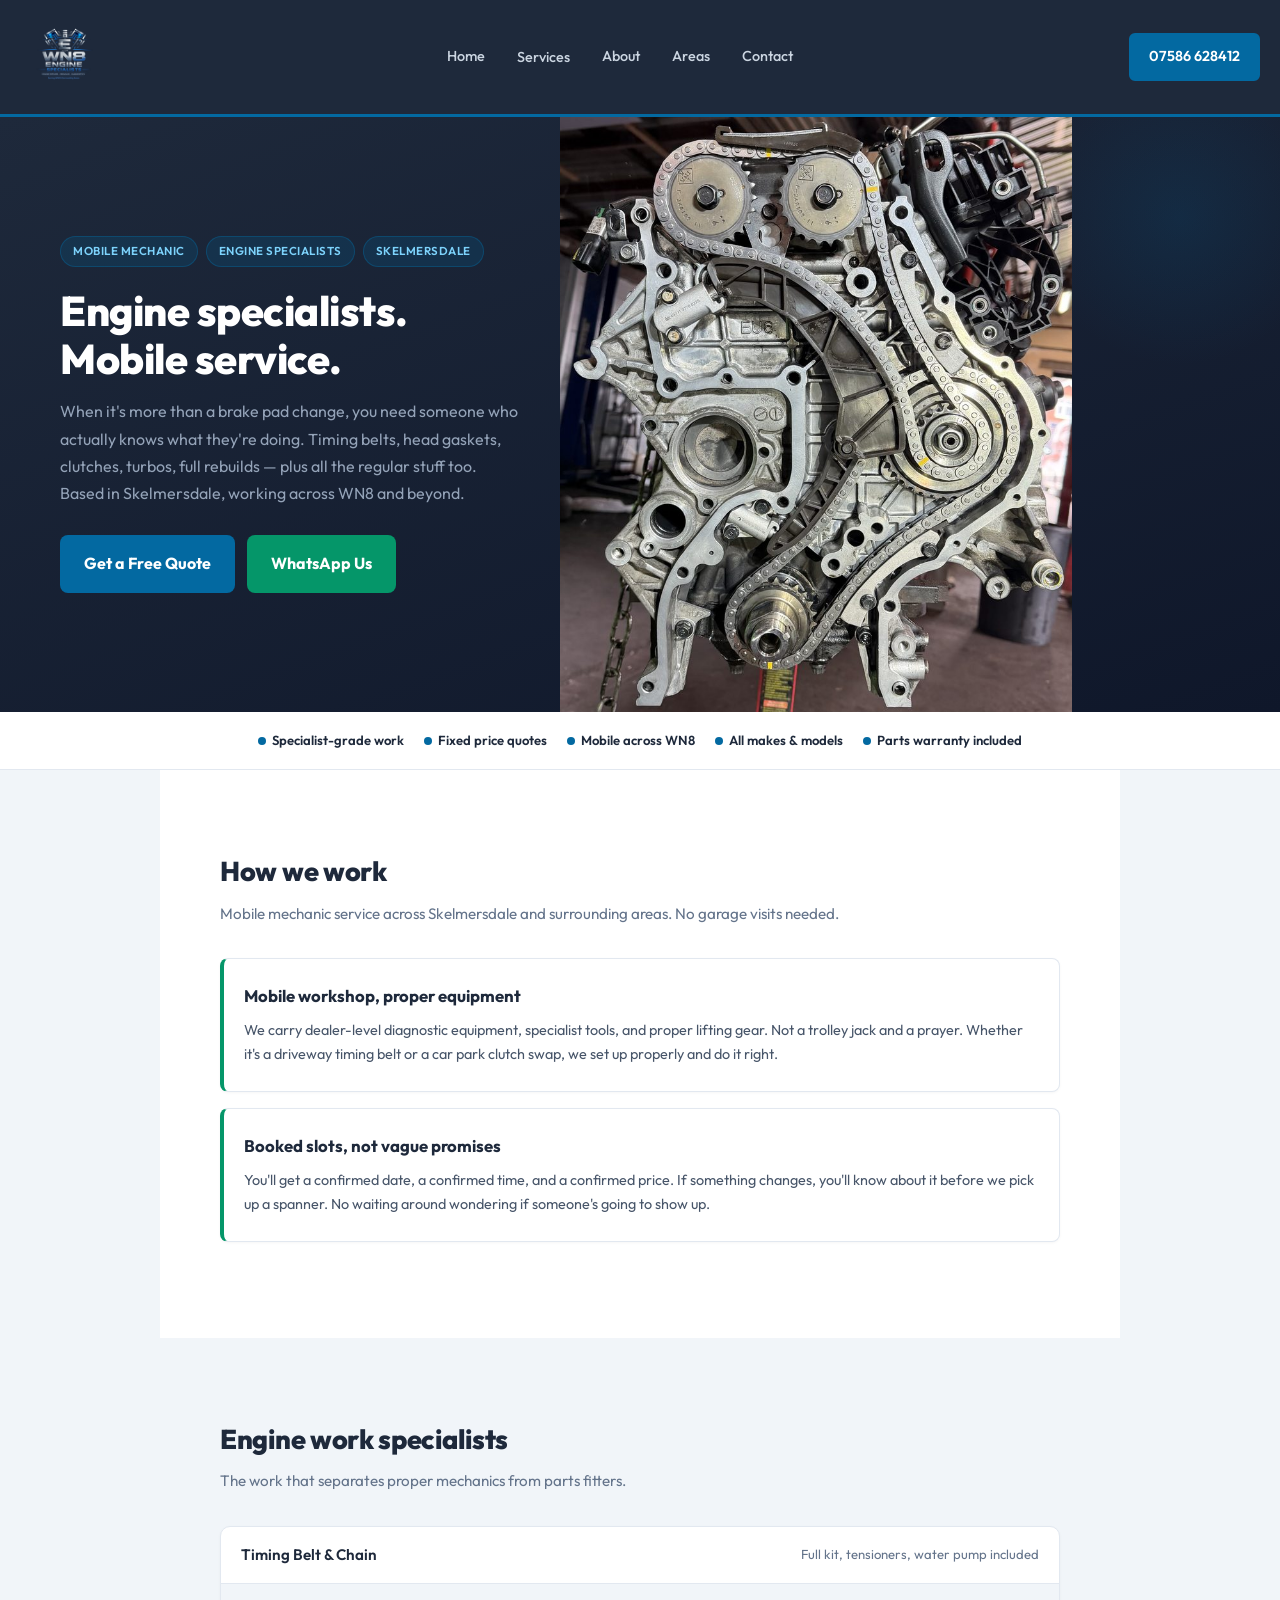
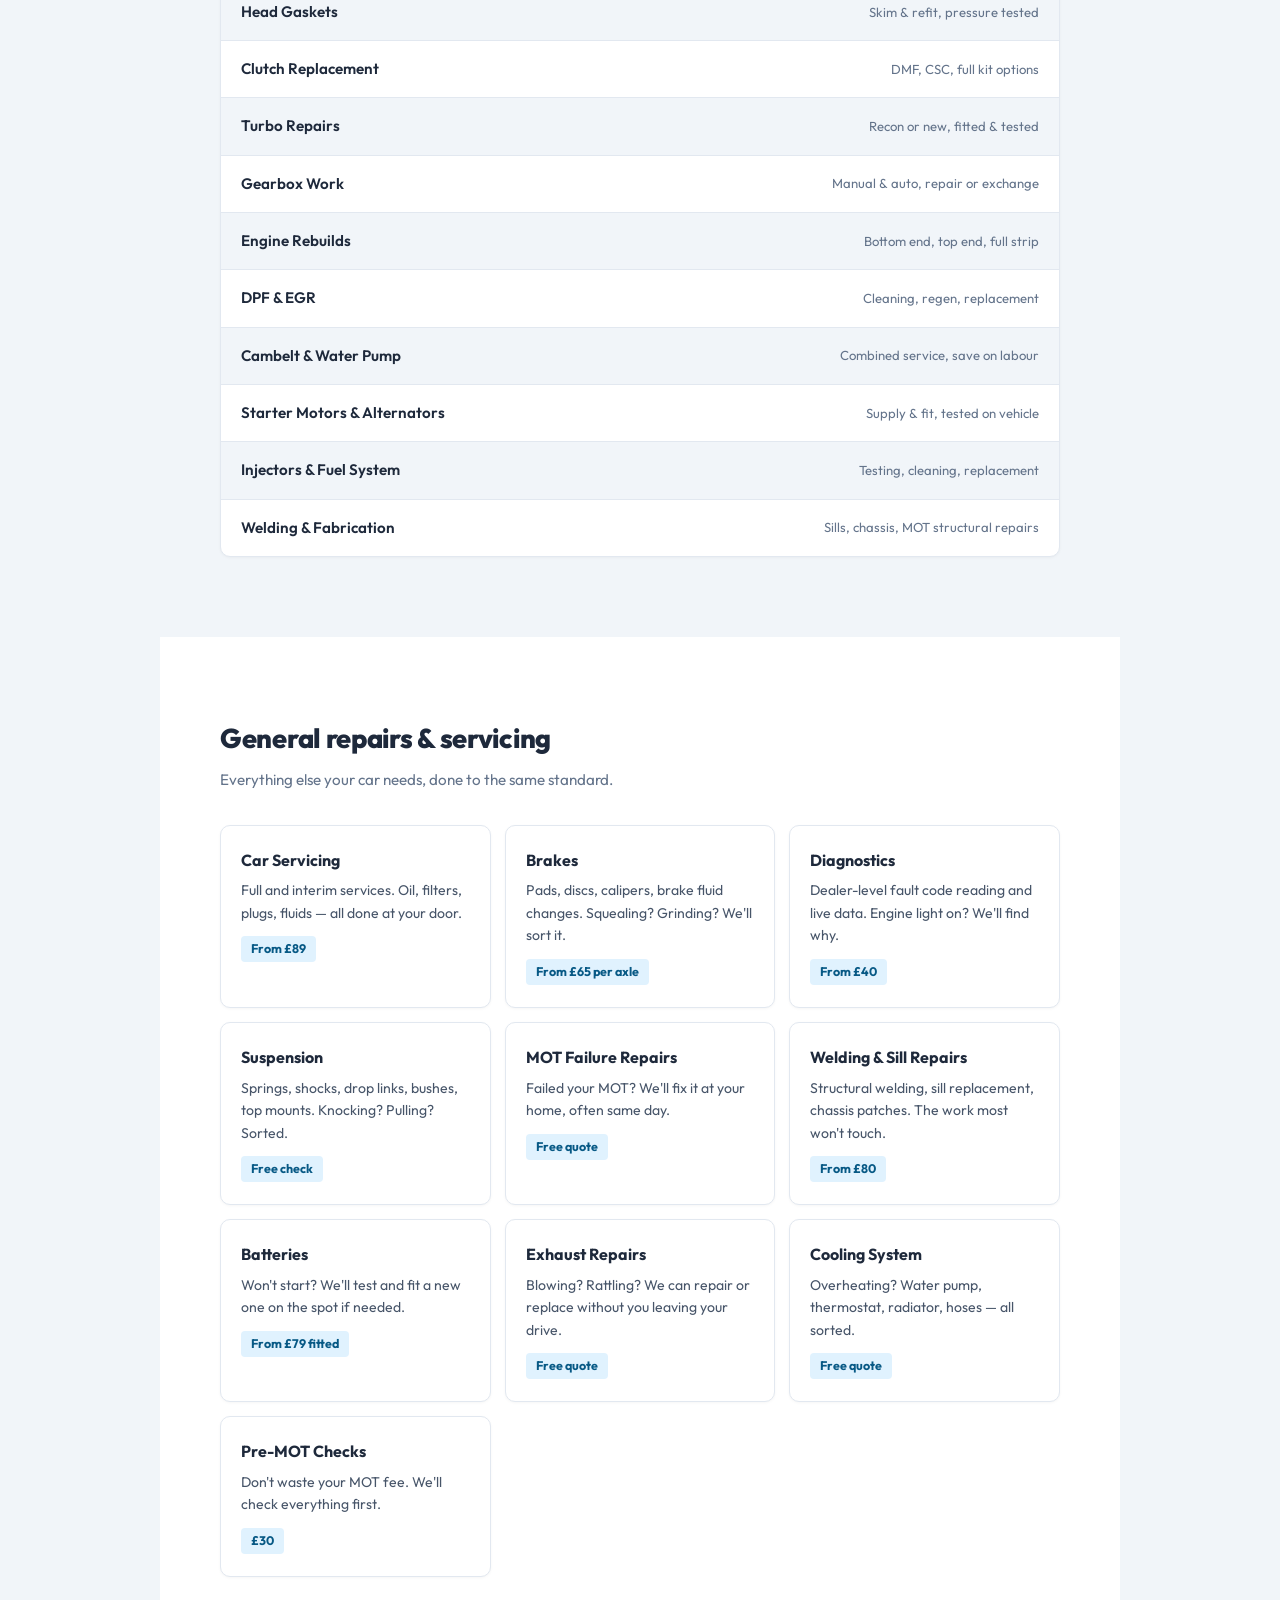
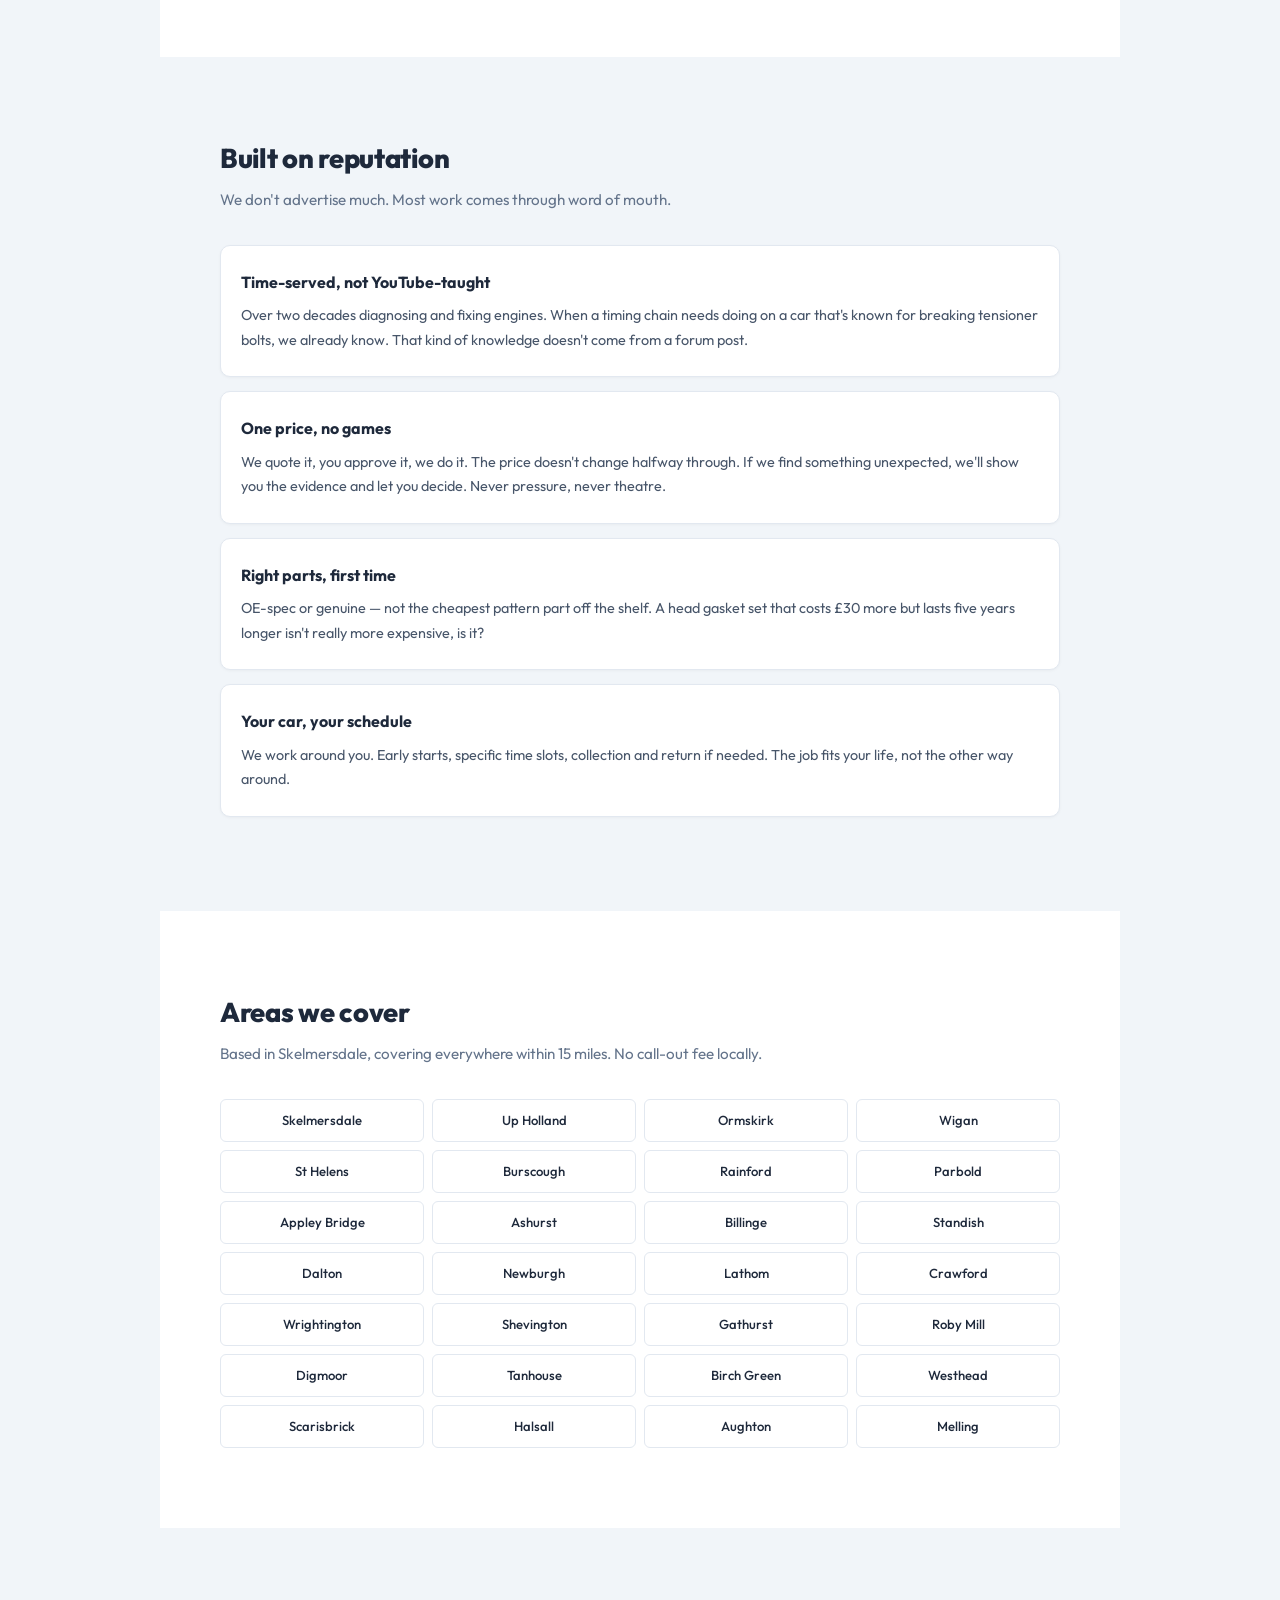
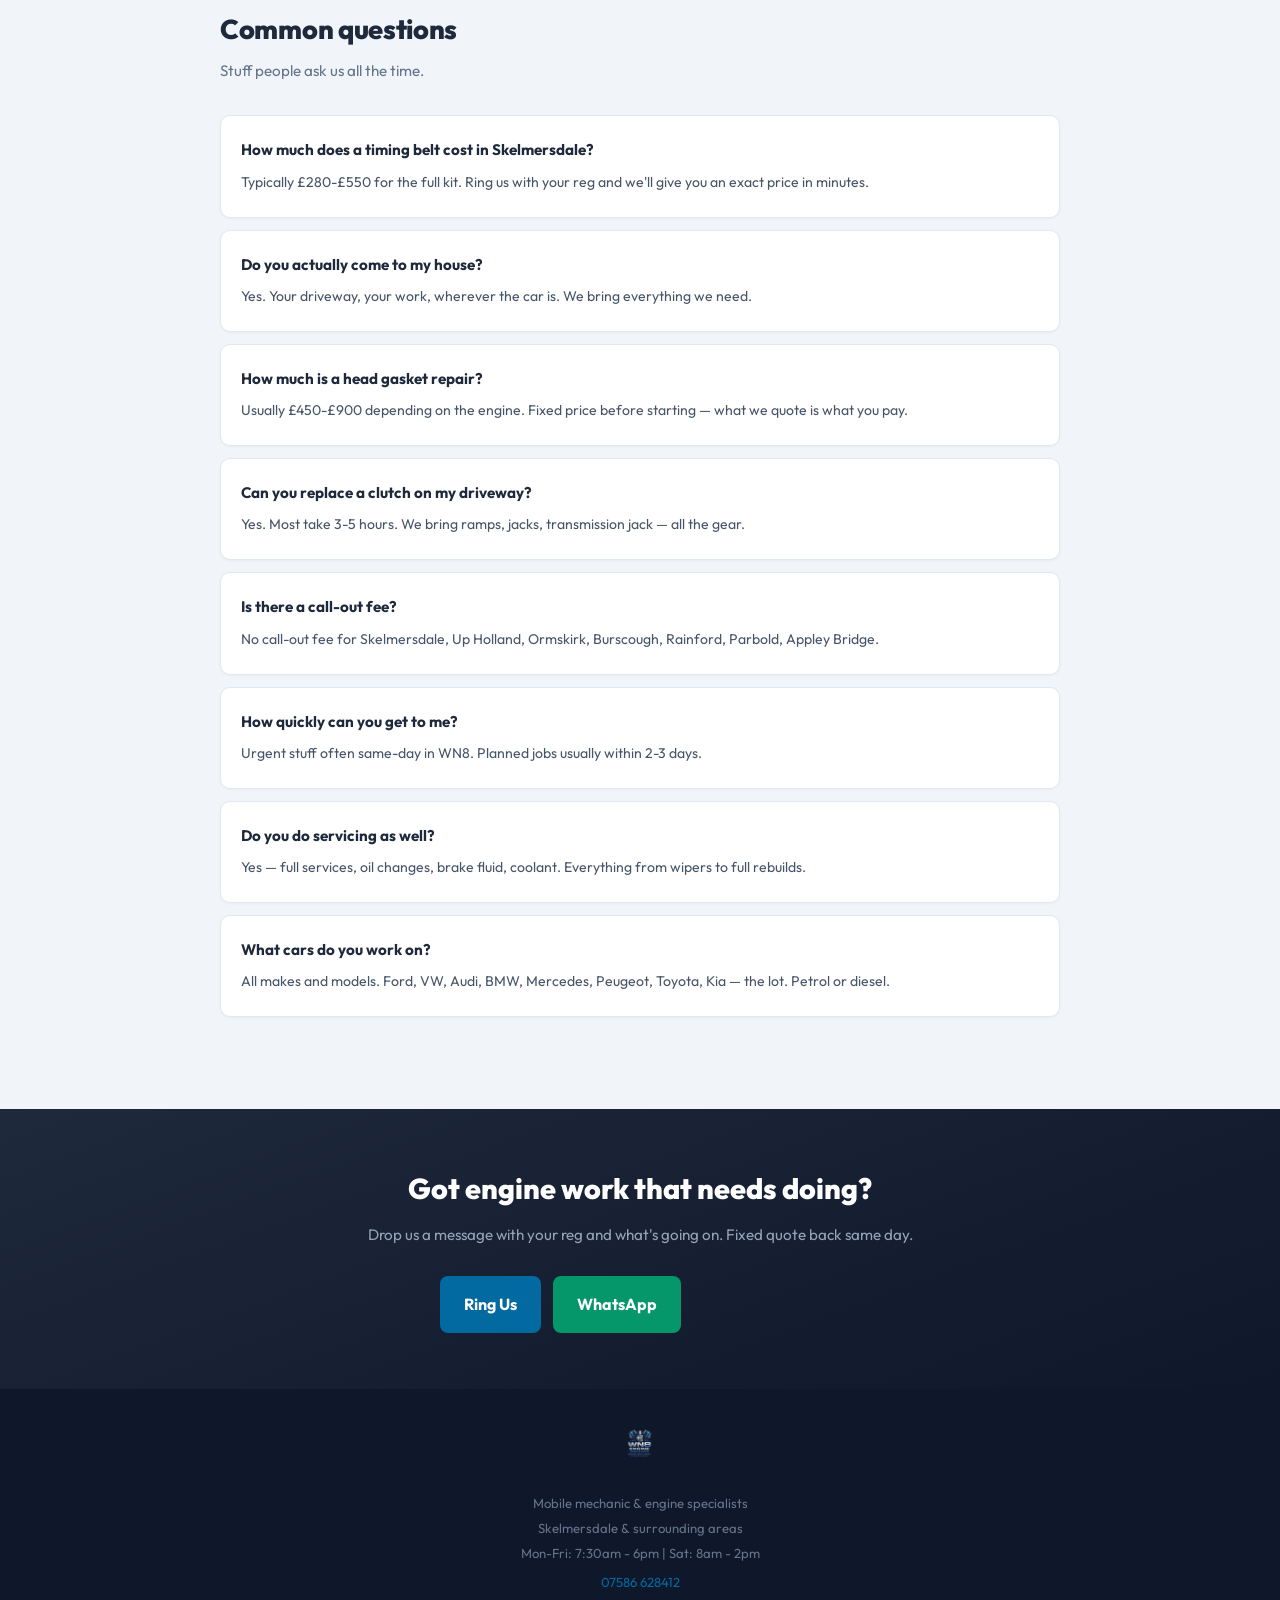
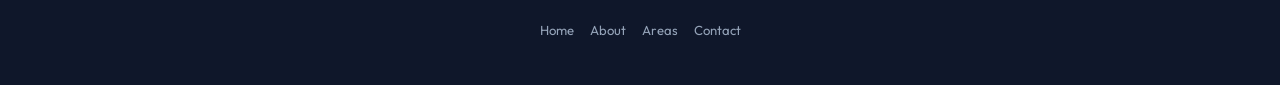
==== commit 92107fff: "Add welding repairs & sill replacement service page - Created dedicated services/welding-repairs.htm" ====
--- a/index.html
+++ b/index.html
@@ -79,6 +79,7 @@
                     <a href="/services/car-servicing.html">Car Servicing</a>
                     <a href="/services/brakes.html">Brakes</a>
                     <a href="/services/diagnostics.html">Diagnostics</a>
+                    <a href="/services/welding-repairs.html">Welding Repairs</a>
                 </div>
             </div>
             <a href="/about.html">About</a>
@@ -102,6 +103,7 @@
             <a href="/services/car-servicing.html" class="nav-sub-link">Car Servicing</a>
             <a href="/services/brakes.html" class="nav-sub-link">Brakes</a>
             <a href="/services/diagnostics.html" class="nav-sub-link">Diagnostics</a>
+            <a href="/services/welding-repairs.html" class="nav-sub-link">Welding Repairs</a>
             <a href="/about.html">About</a>
             <a href="/areas.html">Areas</a>
             <a href="/contact.html">Contact</a>
@@ -161,6 +163,7 @@
             <li><a href="/services/timing-belts.html"><span class="spec-name">Cambelt &amp; Water Pump</span><span class="spec-detail">Combined service, save on labour</span></a></li>
             <li><a href="/services/diagnostics.html"><span class="spec-name">Starter Motors &amp; Alternators</span><span class="spec-detail">Supply &amp; fit, tested on vehicle</span></a></li>
             <li><a href="/services/diagnostics.html"><span class="spec-name">Injectors &amp; Fuel System</span><span class="spec-detail">Testing, cleaning, replacement</span></a></li>
+            <li><a href="/services/welding-repairs.html"><span class="spec-name">Welding &amp; Fabrication</span><span class="spec-detail">Sills, chassis, MOT structural repairs</span></a></li>
         </ul>
     </section>
 
@@ -174,6 +177,7 @@
             <a href="/services/diagnostics.html" class="service-card"><h3>Diagnostics</h3><p>Dealer-level fault code reading and live data. Engine light on? We'll find why.</p><span class="price-hint">From £40</span></a>
             <div class="service-card"><h3>Suspension</h3><p>Springs, shocks, drop links, bushes, top mounts. Knocking? Pulling? Sorted.</p><span class="price-hint">Free check</span></div>
             <div class="service-card"><h3>MOT Failure Repairs</h3><p>Failed your MOT? We'll fix it at your home, often same day.</p><span class="price-hint">Free quote</span></div>
+            <a href="/services/welding-repairs.html" class="service-card"><h3>Welding &amp; Sill Repairs</h3><p>Structural welding, sill replacement, chassis patches. The work most won't touch.</p><span class="price-hint">From £80</span></a>
             <div class="service-card"><h3>Batteries</h3><p>Won't start? We'll test and fit a new one on the spot if needed.</p><span class="price-hint">From £79 fitted</span></div>
             <div class="service-card"><h3>Exhaust Repairs</h3><p>Blowing? Rattling? We can repair or replace without you leaving your drive.</p><span class="price-hint">Free quote</span></div>
             <div class="service-card"><h3>Cooling System</h3><p>Overheating? Water pump, thermostat, radiator, hoses — all sorted.</p><span class="price-hint">Free quote</span></div>
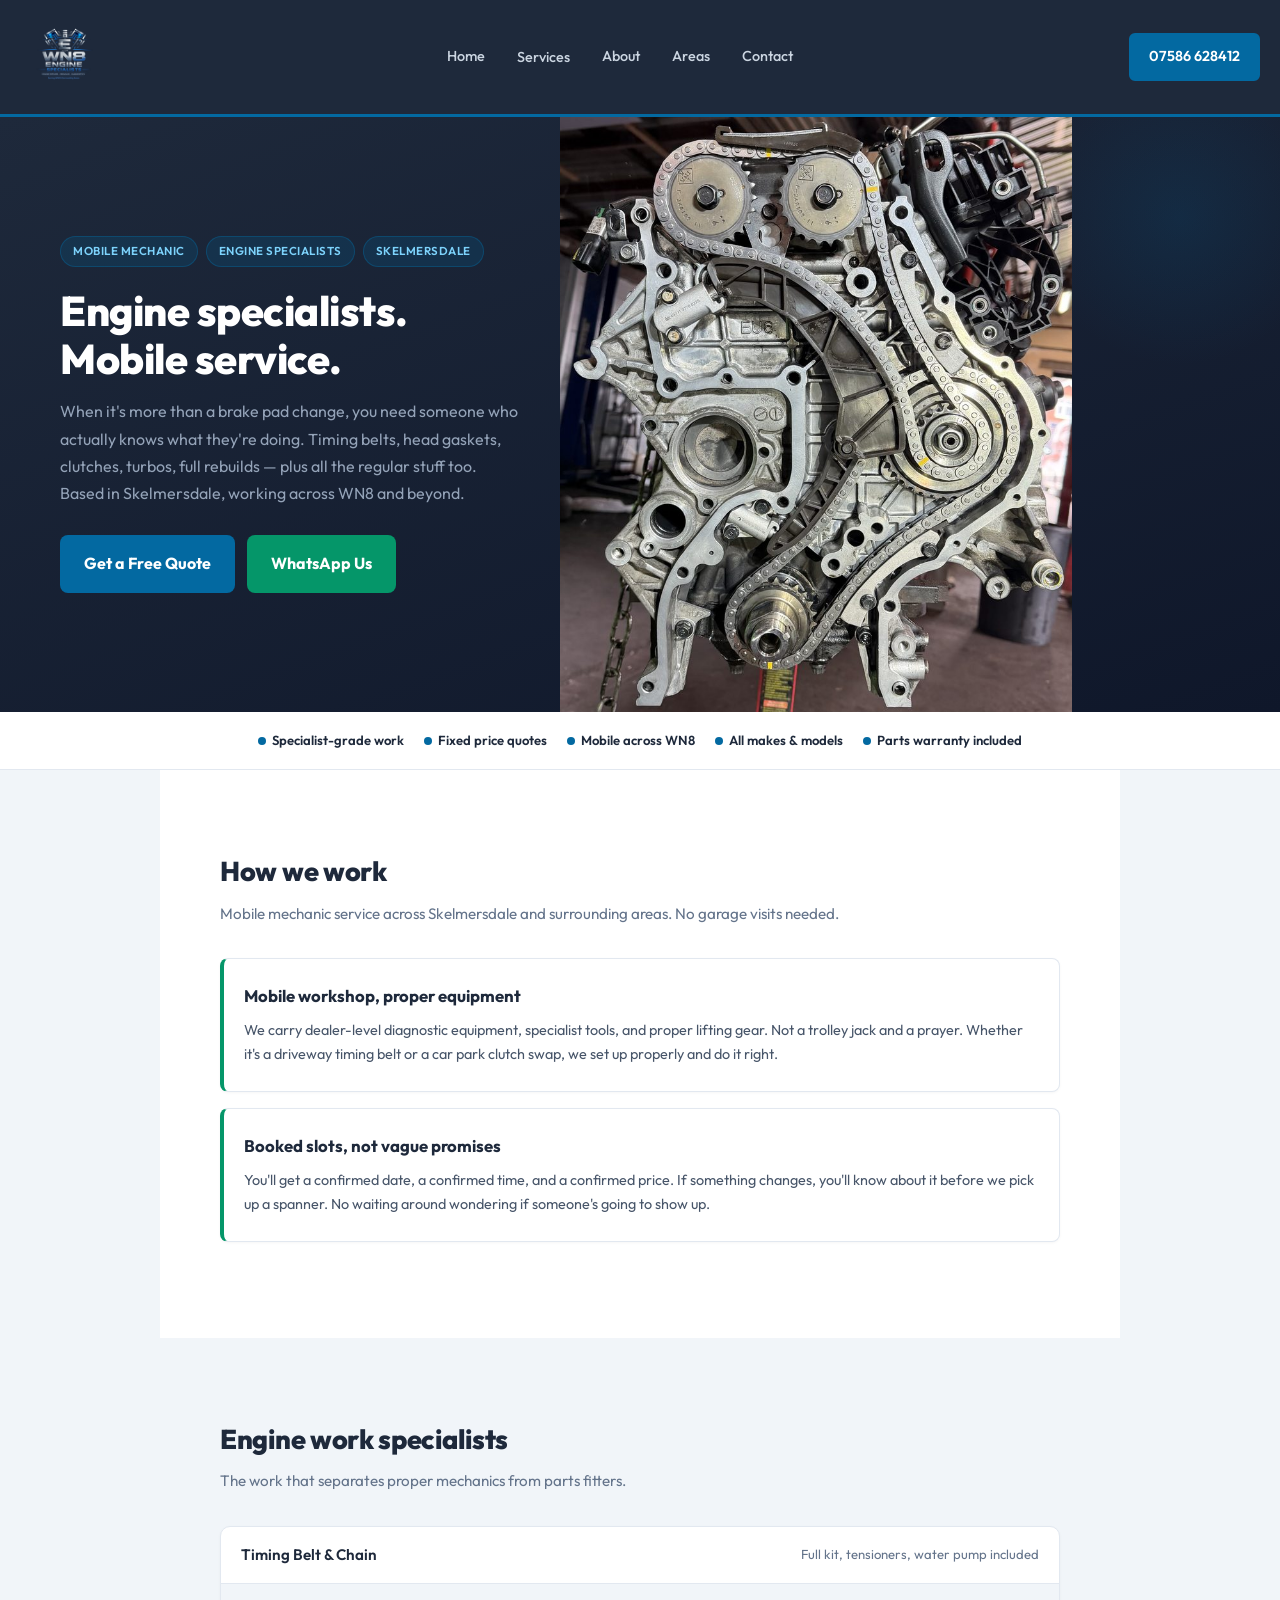
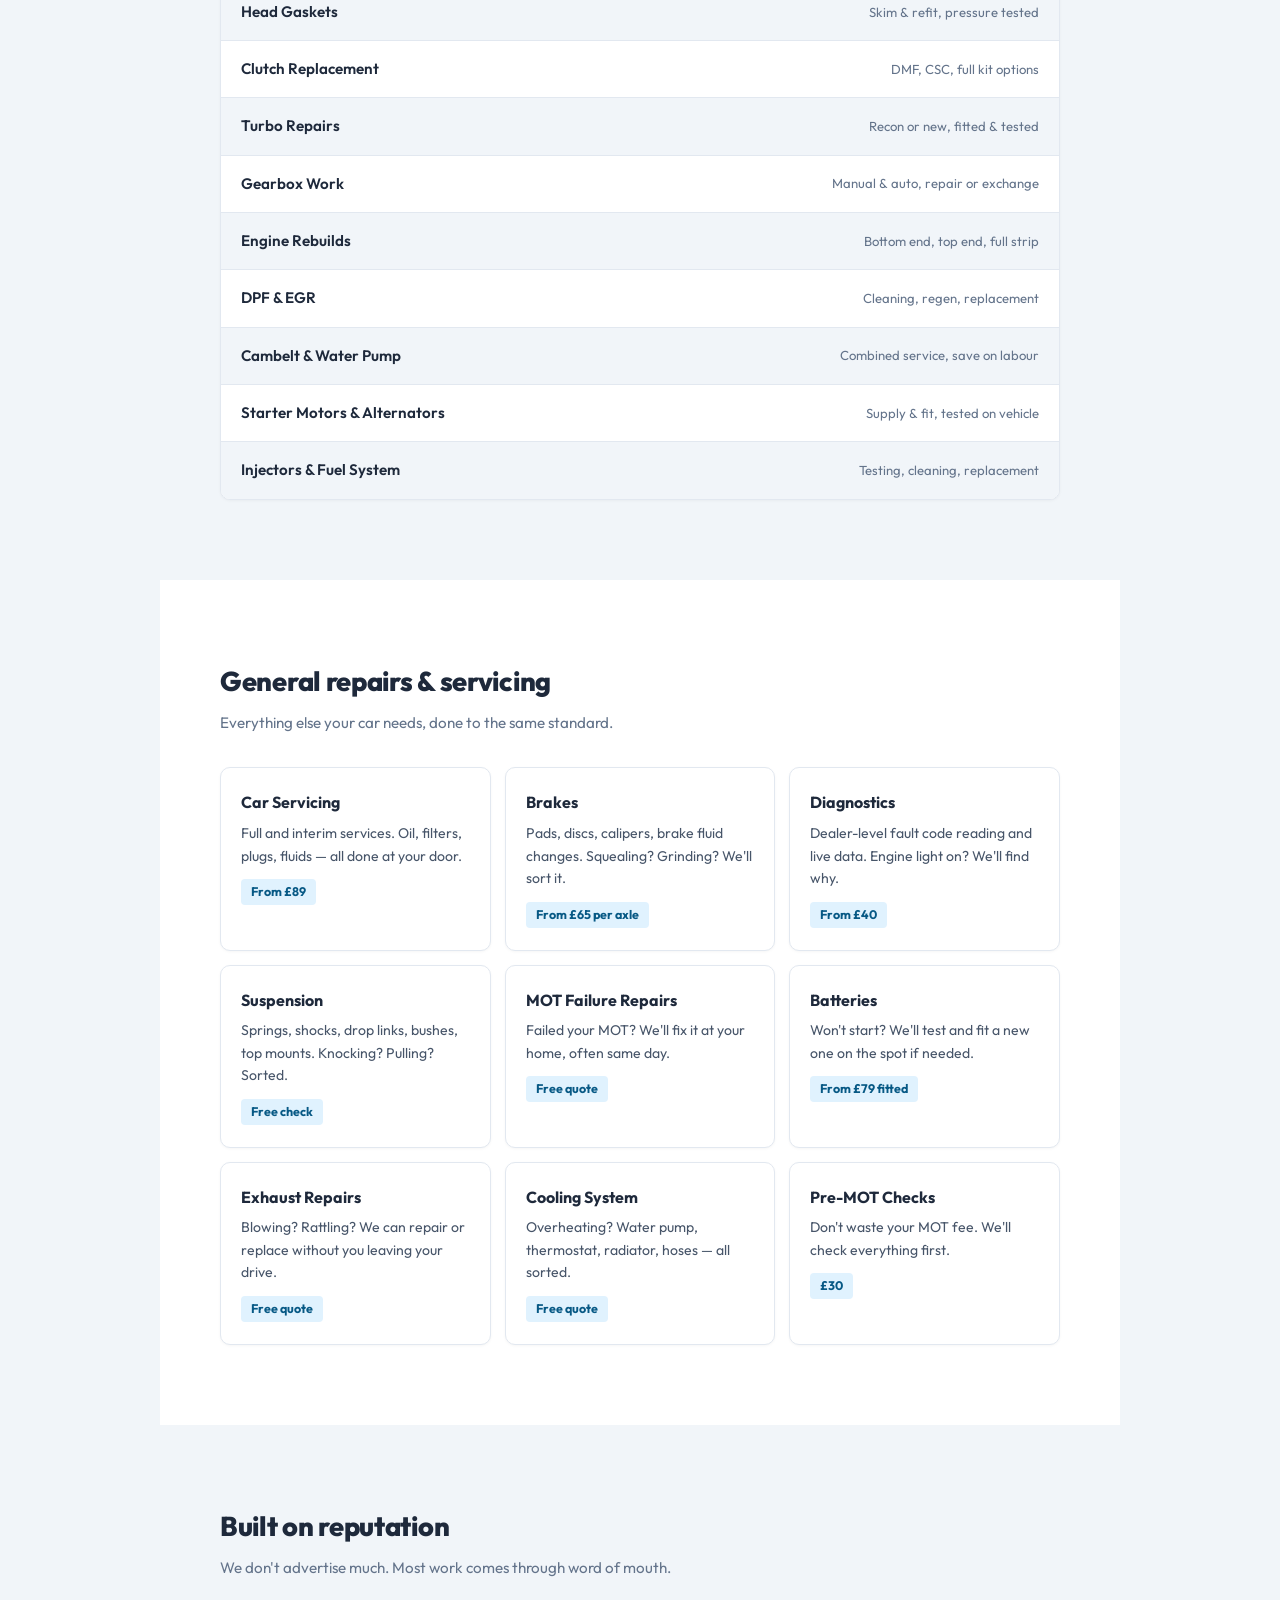
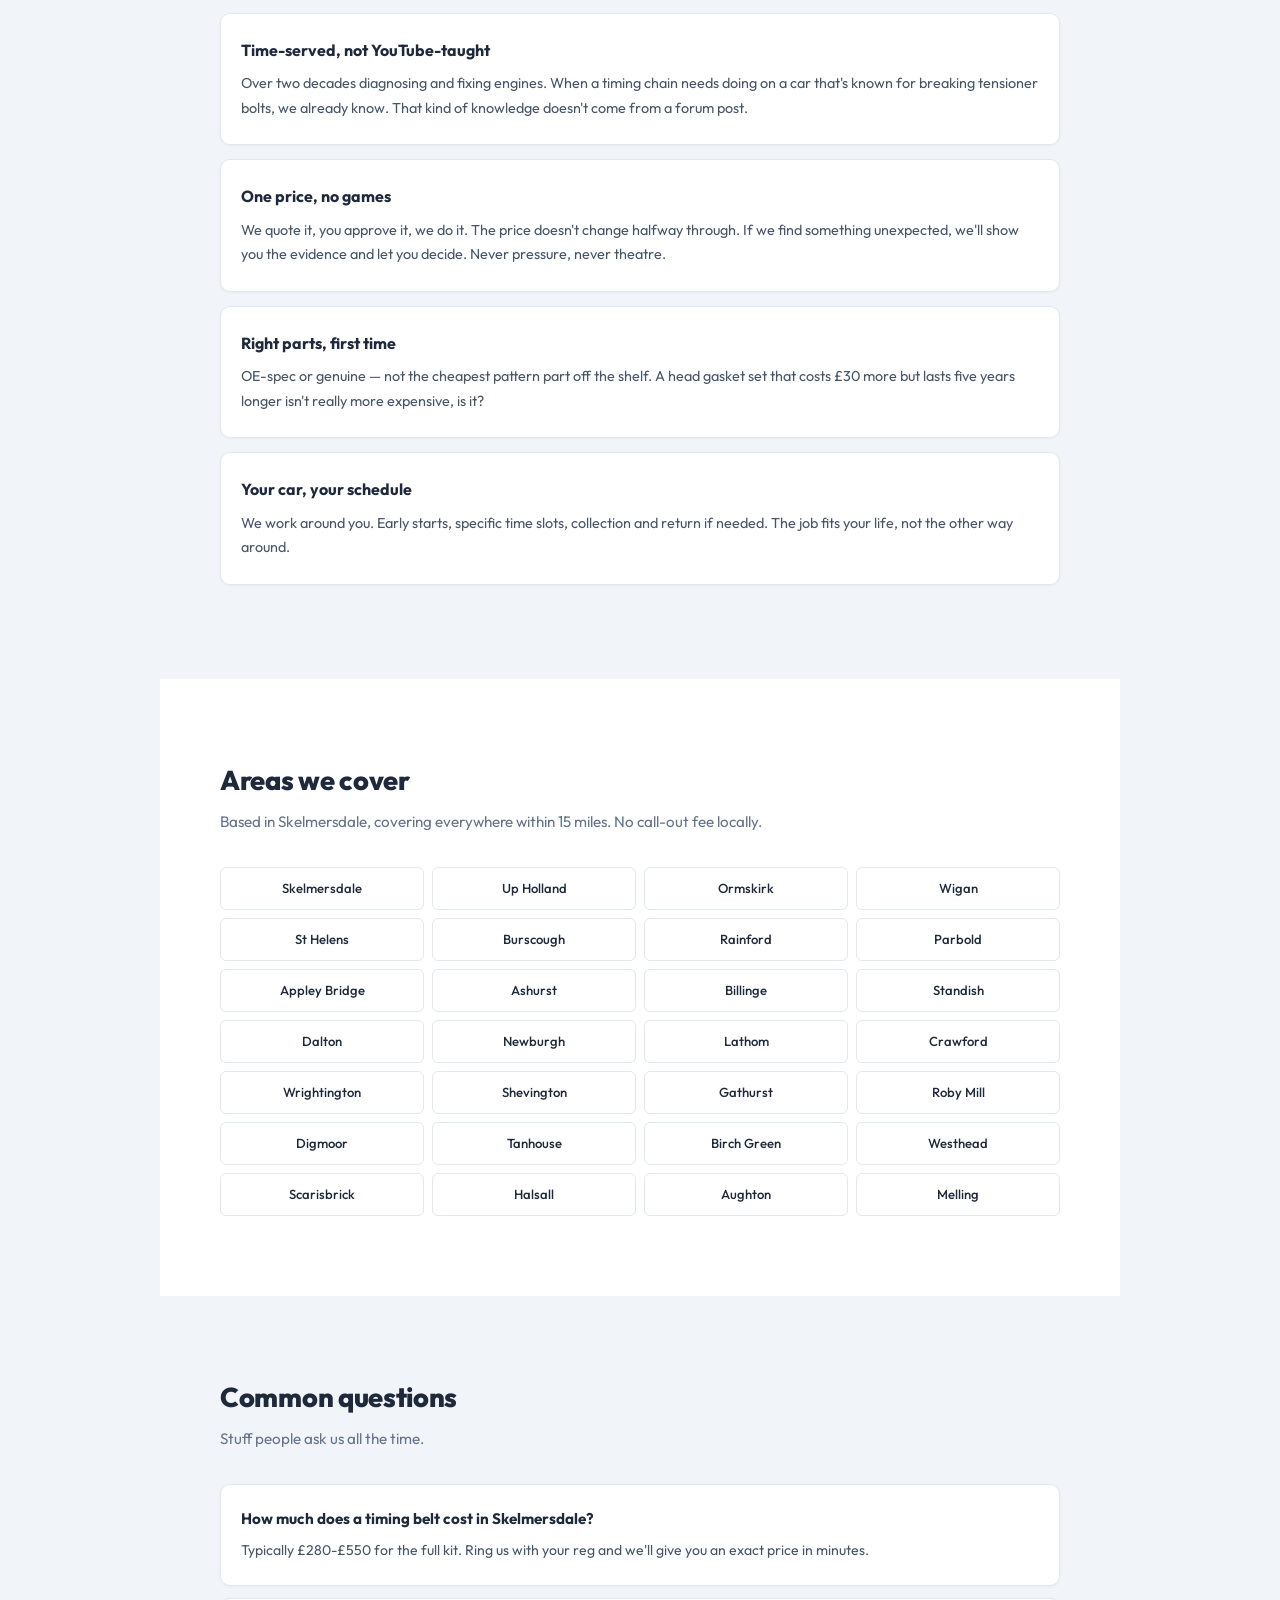
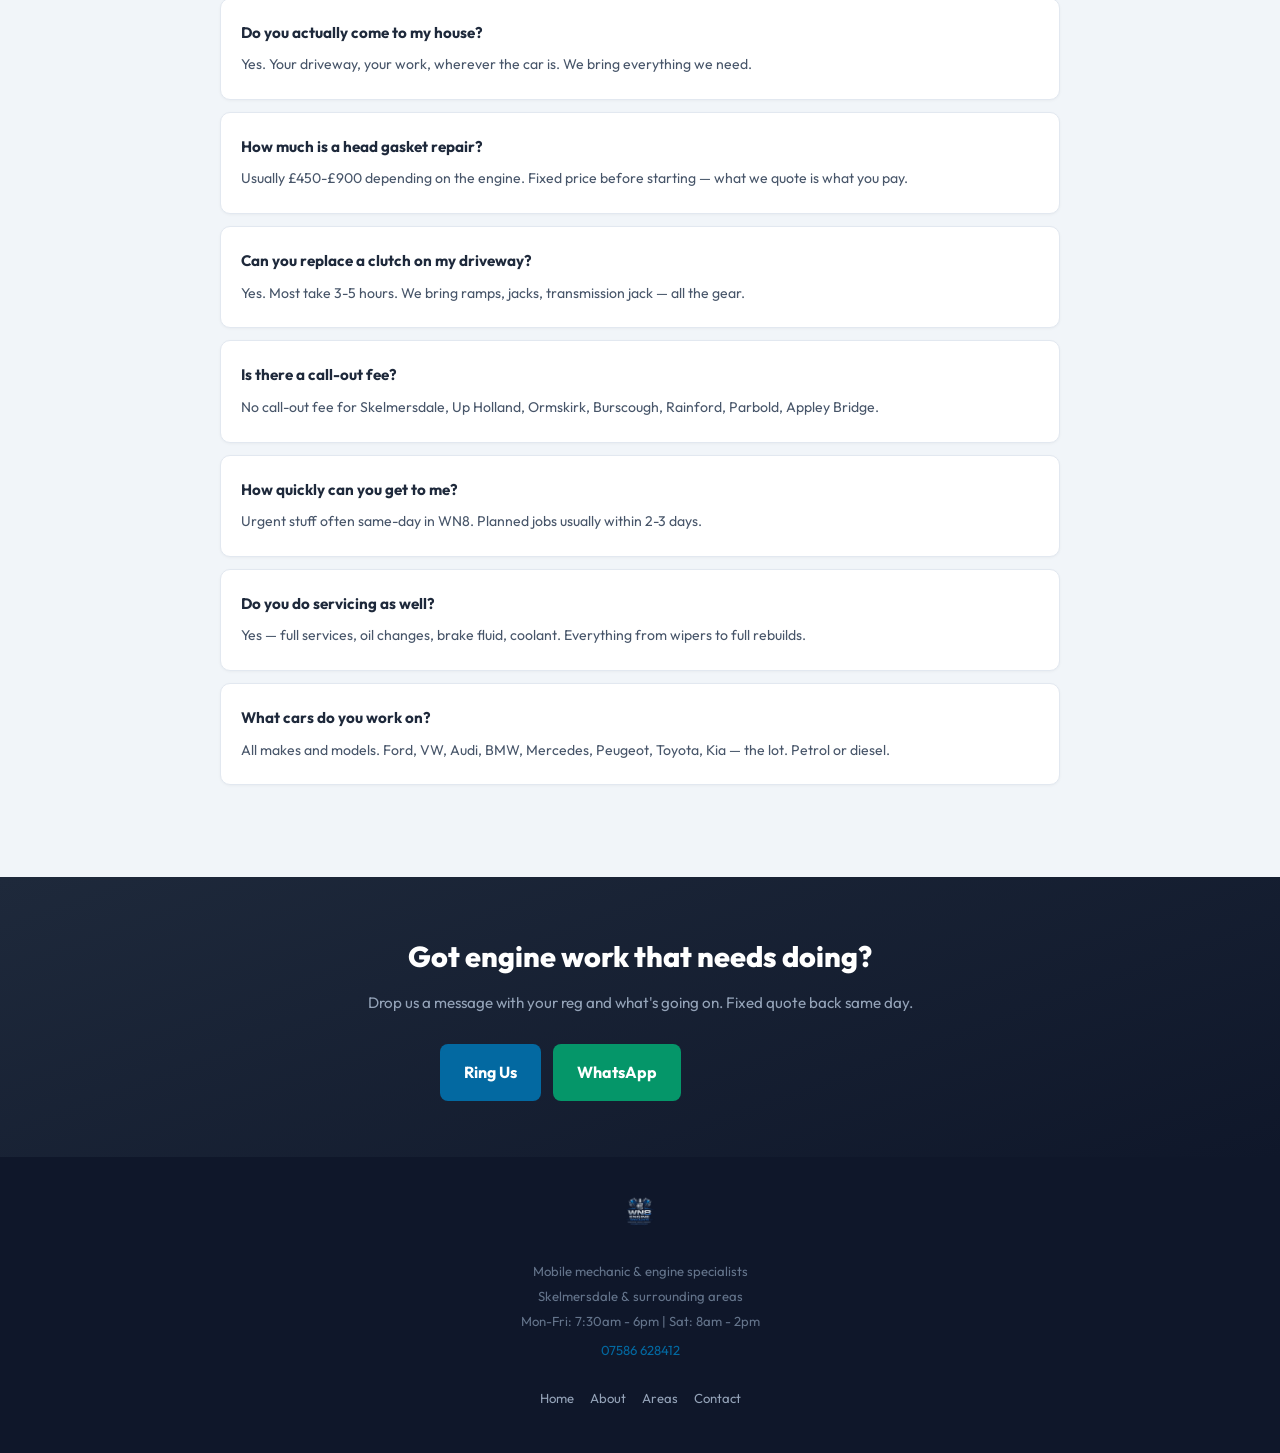
==== commit b30418ed: "fix: use logo.png as social share image - Changed og:image from og-share.png to logo.png - Changed t" ====
--- a/index.html
+++ b/index.html
@@ -22,7 +22,7 @@
     <meta property="og:locale" content="en_GB">
     <meta property="og:url" content="https://wm8-motors.vercel.app/">
     <meta property="og:site_name" content="WN8 Motors">
-    <meta property="og:image" content="https://wm8-motors.vercel.app/img/og-share.png">
+    <meta property="og:image" content="https://wm8-motors.vercel.app/img/logo.png">
     <meta property="og:image:width" content="1200">
     <meta property="og:image:height" content="630">
     <meta property="og:image:alt" content="WN8 Motors - Mobile Mechanic & Engine Specialists in Skelmersdale">
@@ -31,7 +31,7 @@
     <meta name="twitter:card" content="summary_large_image">
     <meta name="twitter:title" content="WN8 Motors | Mobile Mechanic & Engine Specialists | Skelmersdale">
     <meta name="twitter:description" content="Mobile mechanic in Skelmersdale. Engine specialists - timing belts, head gaskets, clutches, turbos. We come to you.">
-    <meta name="twitter:image" content="https://wm8-motors.vercel.app/img/og-share.png">
+    <meta name="twitter:image" content="https://wm8-motors.vercel.app/img/logo.png">
 
     <!-- Favicon -->
     <link rel="icon" type="image/png" sizes="48x48" href="/img/favicon-48x48.png">
@@ -79,7 +79,6 @@
                     <a href="/services/car-servicing.html">Car Servicing</a>
                     <a href="/services/brakes.html">Brakes</a>
                     <a href="/services/diagnostics.html">Diagnostics</a>
-                    <a href="/services/welding-repairs.html">Welding Repairs</a>
                 </div>
             </div>
             <a href="/about.html">About</a>
@@ -103,7 +102,6 @@
             <a href="/services/car-servicing.html" class="nav-sub-link">Car Servicing</a>
             <a href="/services/brakes.html" class="nav-sub-link">Brakes</a>
             <a href="/services/diagnostics.html" class="nav-sub-link">Diagnostics</a>
-            <a href="/services/welding-repairs.html" class="nav-sub-link">Welding Repairs</a>
             <a href="/about.html">About</a>
             <a href="/areas.html">Areas</a>
             <a href="/contact.html">Contact</a>
@@ -163,7 +161,6 @@
             <li><a href="/services/timing-belts.html"><span class="spec-name">Cambelt &amp; Water Pump</span><span class="spec-detail">Combined service, save on labour</span></a></li>
             <li><a href="/services/diagnostics.html"><span class="spec-name">Starter Motors &amp; Alternators</span><span class="spec-detail">Supply &amp; fit, tested on vehicle</span></a></li>
             <li><a href="/services/diagnostics.html"><span class="spec-name">Injectors &amp; Fuel System</span><span class="spec-detail">Testing, cleaning, replacement</span></a></li>
-            <li><a href="/services/welding-repairs.html"><span class="spec-name">Welding &amp; Fabrication</span><span class="spec-detail">Sills, chassis, MOT structural repairs</span></a></li>
         </ul>
     </section>
 
@@ -177,7 +174,6 @@
             <a href="/services/diagnostics.html" class="service-card"><h3>Diagnostics</h3><p>Dealer-level fault code reading and live data. Engine light on? We'll find why.</p><span class="price-hint">From £40</span></a>
             <div class="service-card"><h3>Suspension</h3><p>Springs, shocks, drop links, bushes, top mounts. Knocking? Pulling? Sorted.</p><span class="price-hint">Free check</span></div>
             <div class="service-card"><h3>MOT Failure Repairs</h3><p>Failed your MOT? We'll fix it at your home, often same day.</p><span class="price-hint">Free quote</span></div>
-            <a href="/services/welding-repairs.html" class="service-card"><h3>Welding &amp; Sill Repairs</h3><p>Structural welding, sill replacement, chassis patches. The work most won't touch.</p><span class="price-hint">From £80</span></a>
             <div class="service-card"><h3>Batteries</h3><p>Won't start? We'll test and fit a new one on the spot if needed.</p><span class="price-hint">From £79 fitted</span></div>
             <div class="service-card"><h3>Exhaust Repairs</h3><p>Blowing? Rattling? We can repair or replace without you leaving your drive.</p><span class="price-hint">Free quote</span></div>
             <div class="service-card"><h3>Cooling System</h3><p>Overheating? Water pump, thermostat, radiator, hoses — all sorted.</p><span class="price-hint">Free quote</span></div>
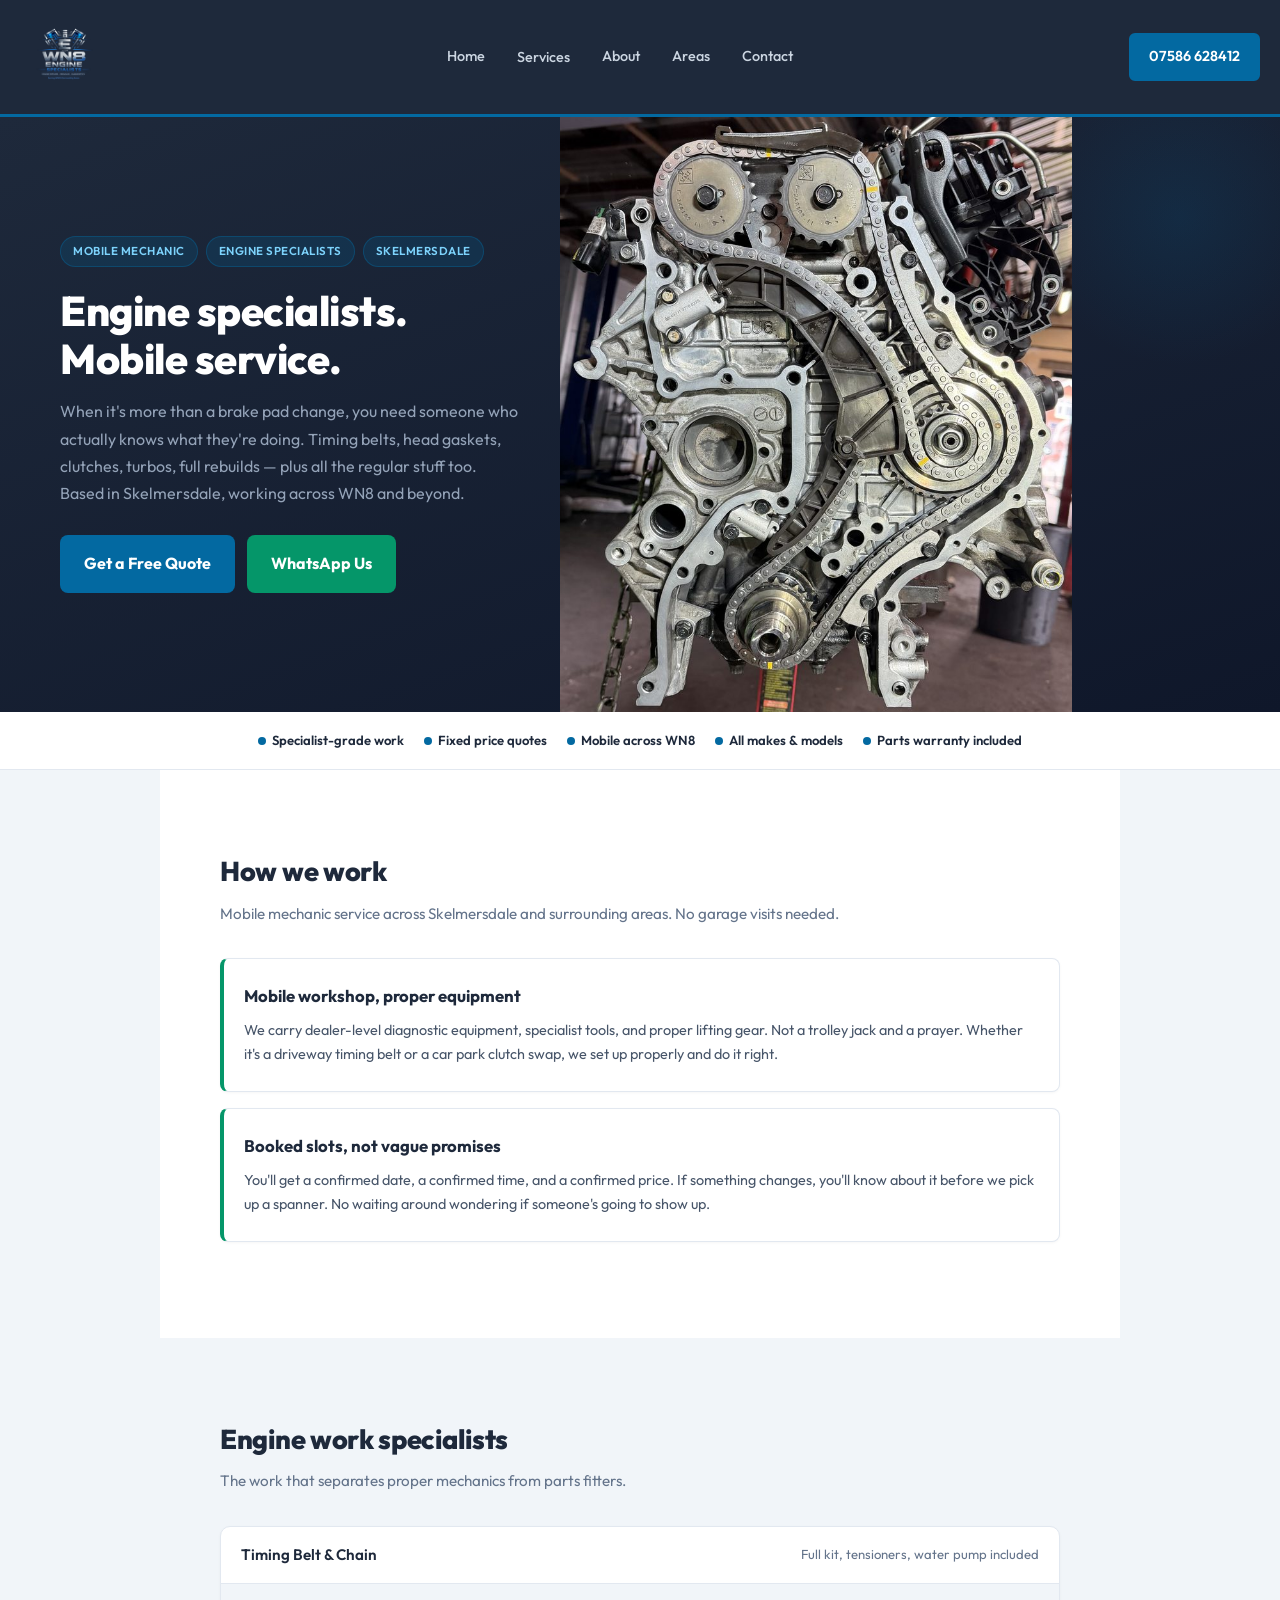
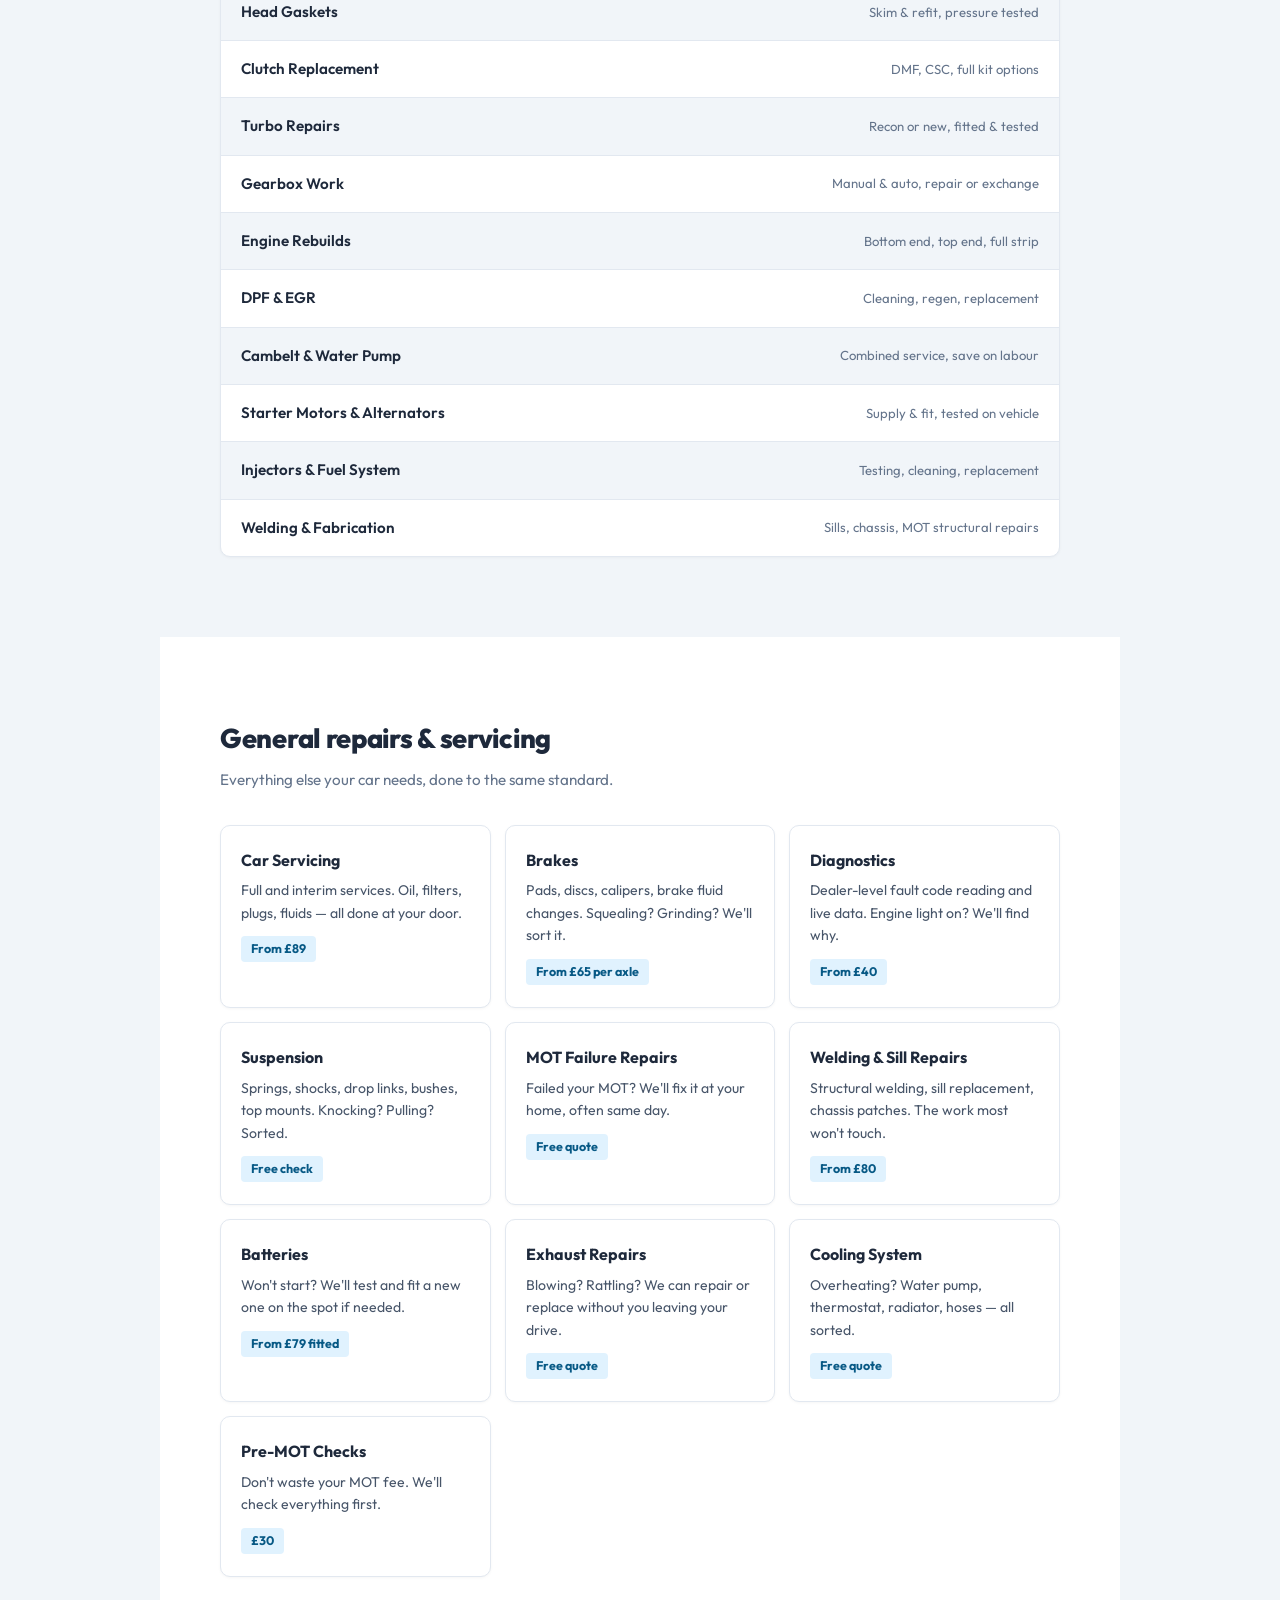
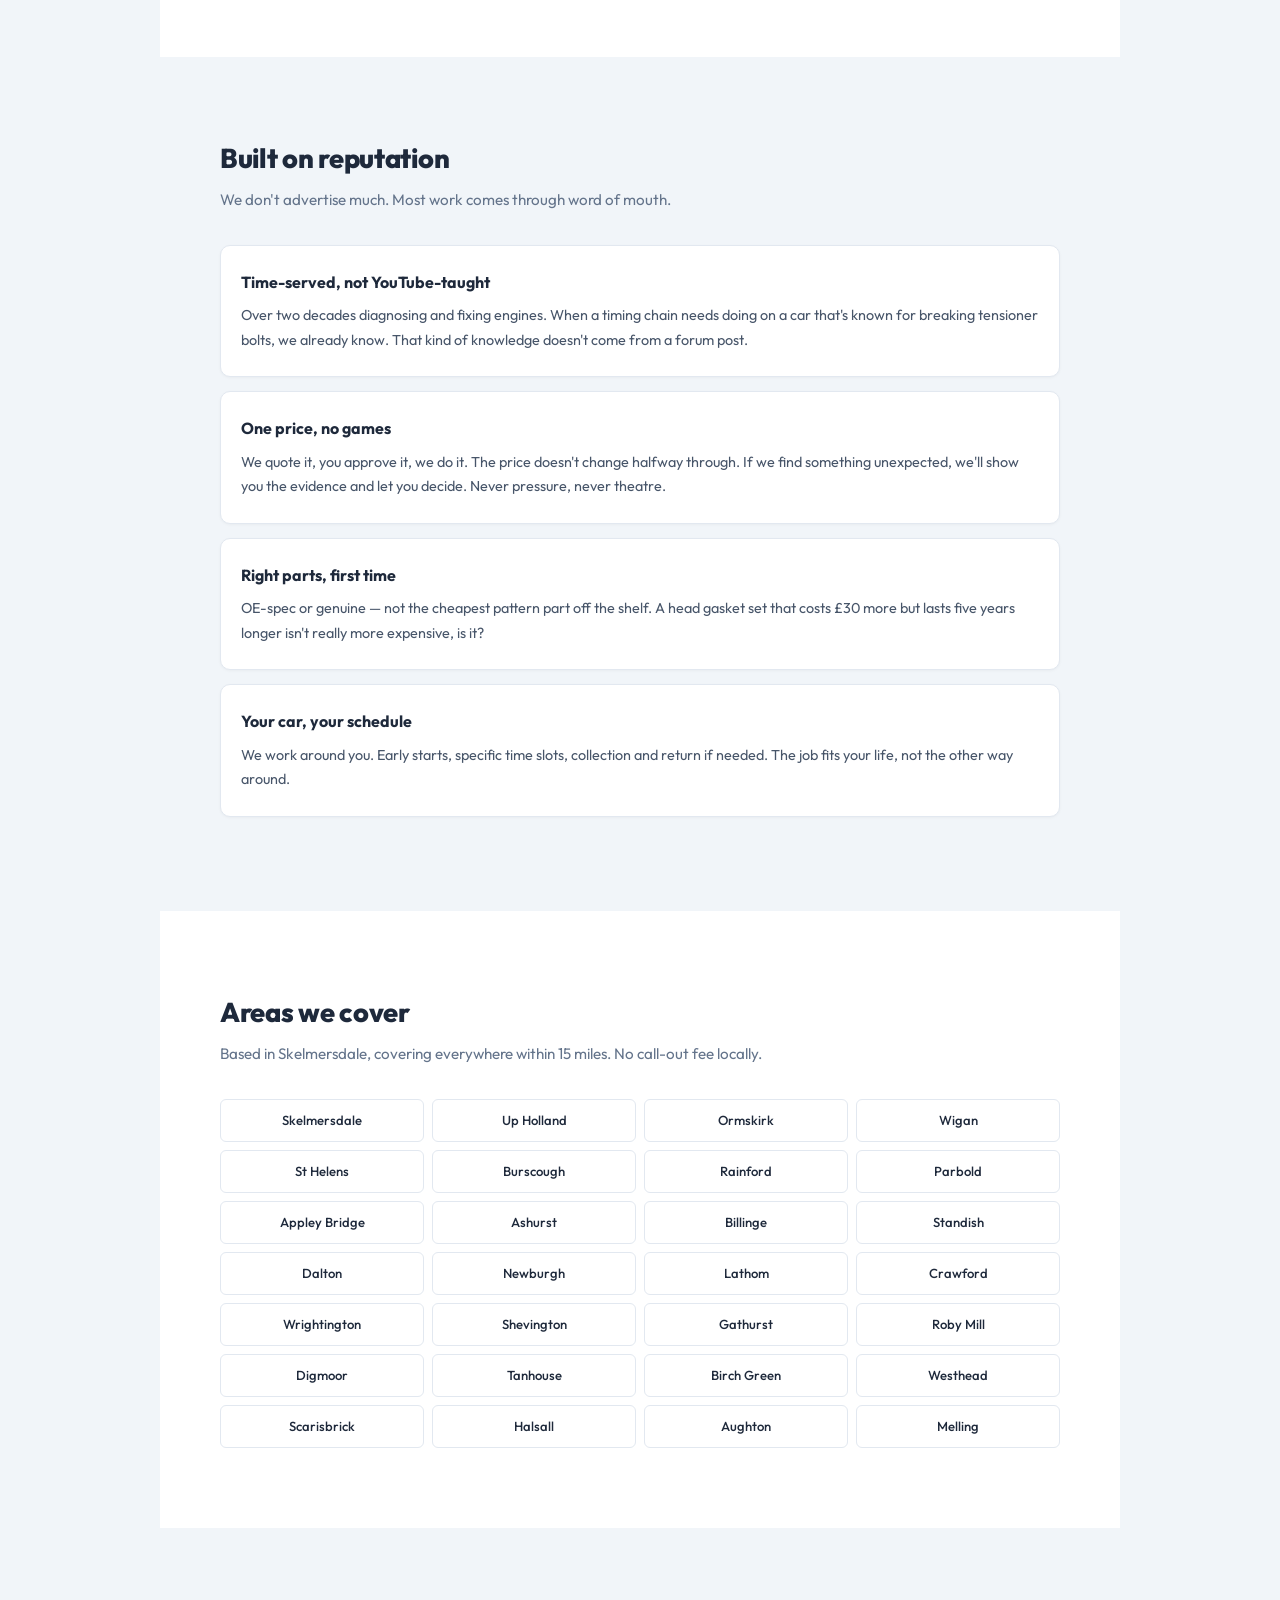
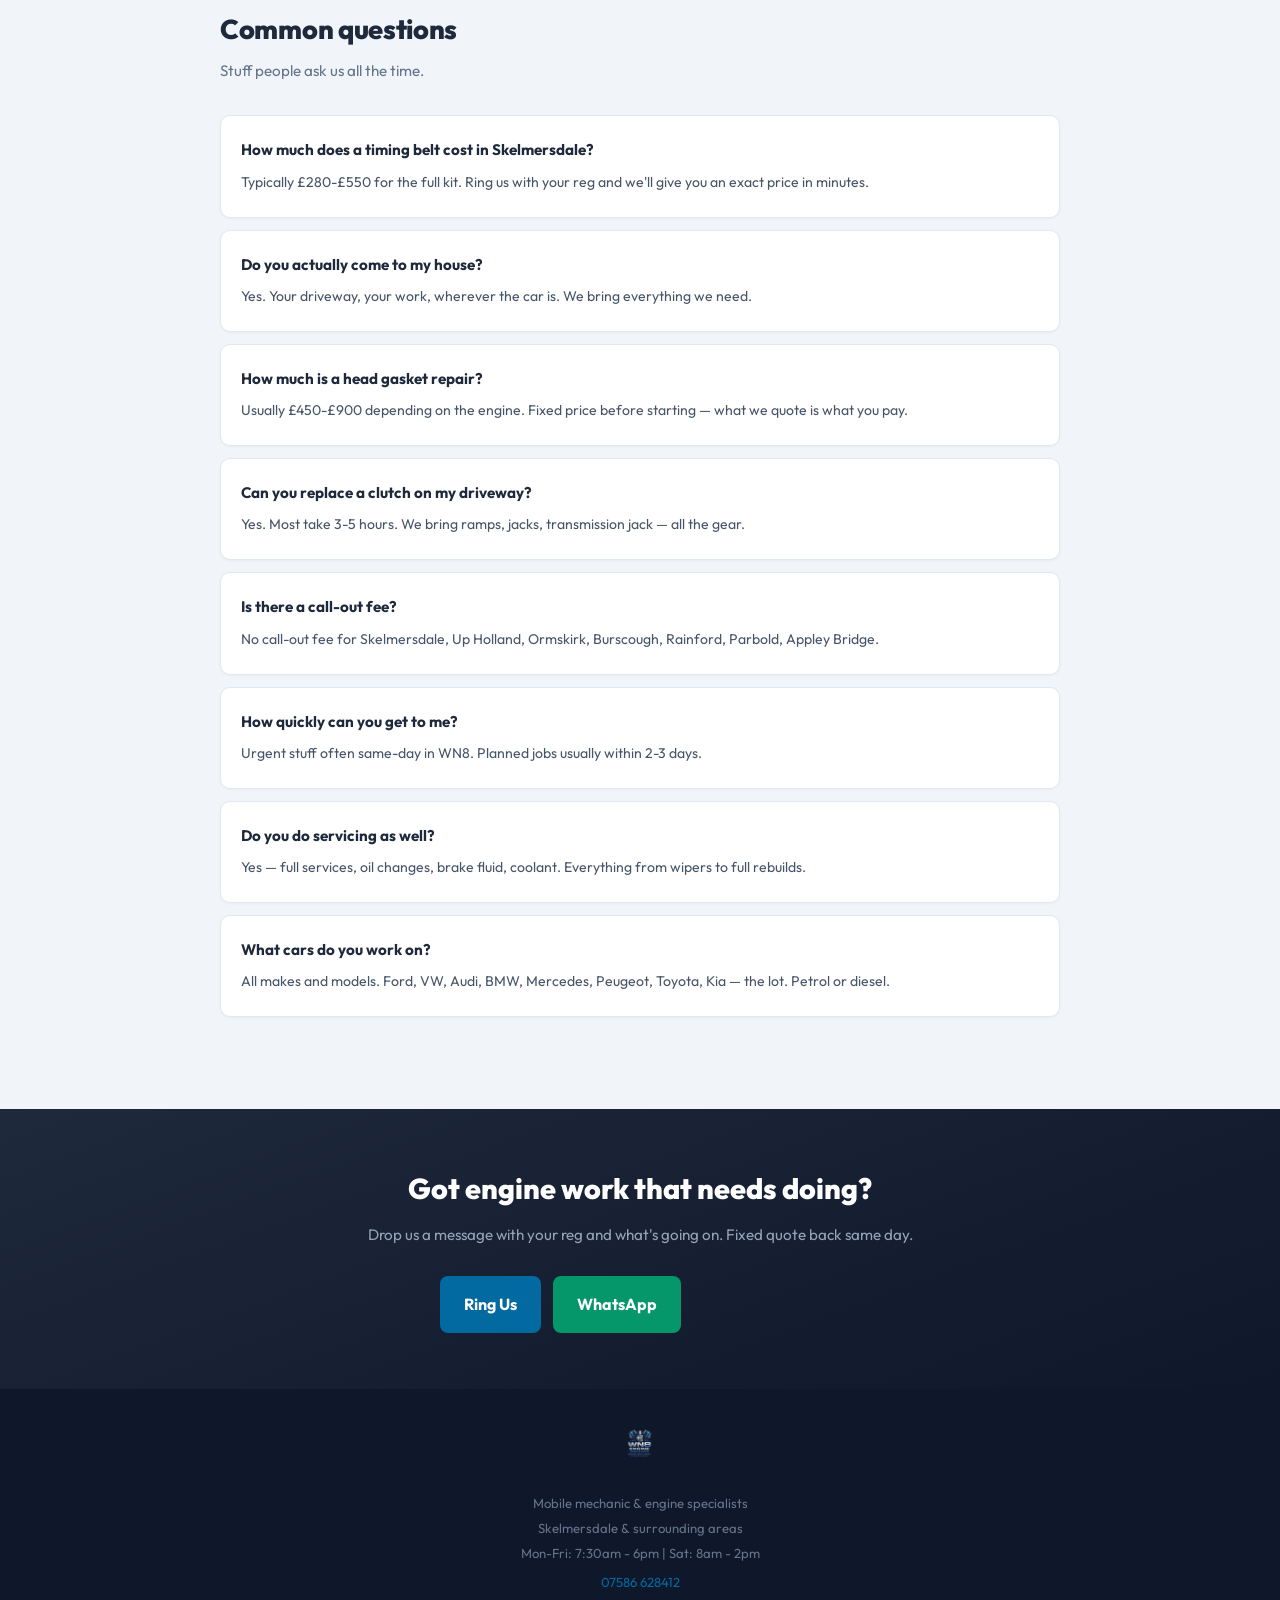
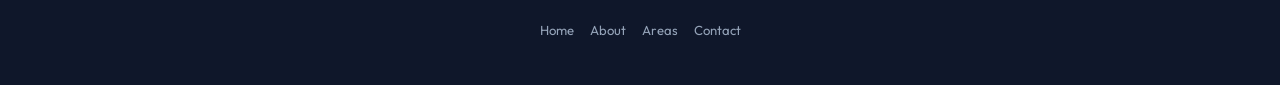
==== commit 94761f42: "Merge pull request #2 from simonwilkinson1988-lab/fix/social-share-logo Use WN8 logo as social share" ====
--- a/index.html
+++ b/index.html
@@ -79,6 +79,7 @@
                     <a href="/services/car-servicing.html">Car Servicing</a>
                     <a href="/services/brakes.html">Brakes</a>
                     <a href="/services/diagnostics.html">Diagnostics</a>
+                    <a href="/services/welding-repairs.html">Welding Repairs</a>
                 </div>
             </div>
             <a href="/about.html">About</a>
@@ -102,6 +103,7 @@
             <a href="/services/car-servicing.html" class="nav-sub-link">Car Servicing</a>
             <a href="/services/brakes.html" class="nav-sub-link">Brakes</a>
             <a href="/services/diagnostics.html" class="nav-sub-link">Diagnostics</a>
+            <a href="/services/welding-repairs.html" class="nav-sub-link">Welding Repairs</a>
             <a href="/about.html">About</a>
             <a href="/areas.html">Areas</a>
             <a href="/contact.html">Contact</a>
@@ -161,6 +163,7 @@
             <li><a href="/services/timing-belts.html"><span class="spec-name">Cambelt &amp; Water Pump</span><span class="spec-detail">Combined service, save on labour</span></a></li>
             <li><a href="/services/diagnostics.html"><span class="spec-name">Starter Motors &amp; Alternators</span><span class="spec-detail">Supply &amp; fit, tested on vehicle</span></a></li>
             <li><a href="/services/diagnostics.html"><span class="spec-name">Injectors &amp; Fuel System</span><span class="spec-detail">Testing, cleaning, replacement</span></a></li>
+            <li><a href="/services/welding-repairs.html"><span class="spec-name">Welding &amp; Fabrication</span><span class="spec-detail">Sills, chassis, MOT structural repairs</span></a></li>
         </ul>
     </section>
 
@@ -174,6 +177,7 @@
             <a href="/services/diagnostics.html" class="service-card"><h3>Diagnostics</h3><p>Dealer-level fault code reading and live data. Engine light on? We'll find why.</p><span class="price-hint">From £40</span></a>
             <div class="service-card"><h3>Suspension</h3><p>Springs, shocks, drop links, bushes, top mounts. Knocking? Pulling? Sorted.</p><span class="price-hint">Free check</span></div>
             <div class="service-card"><h3>MOT Failure Repairs</h3><p>Failed your MOT? We'll fix it at your home, often same day.</p><span class="price-hint">Free quote</span></div>
+            <a href="/services/welding-repairs.html" class="service-card"><h3>Welding &amp; Sill Repairs</h3><p>Structural welding, sill replacement, chassis patches. The work most won't touch.</p><span class="price-hint">From £80</span></a>
             <div class="service-card"><h3>Batteries</h3><p>Won't start? We'll test and fit a new one on the spot if needed.</p><span class="price-hint">From £79 fitted</span></div>
             <div class="service-card"><h3>Exhaust Repairs</h3><p>Blowing? Rattling? We can repair or replace without you leaving your drive.</p><span class="price-hint">Free quote</span></div>
             <div class="service-card"><h3>Cooling System</h3><p>Overheating? Water pump, thermostat, radiator, hoses — all sorted.</p><span class="price-hint">Free quote</span></div>
